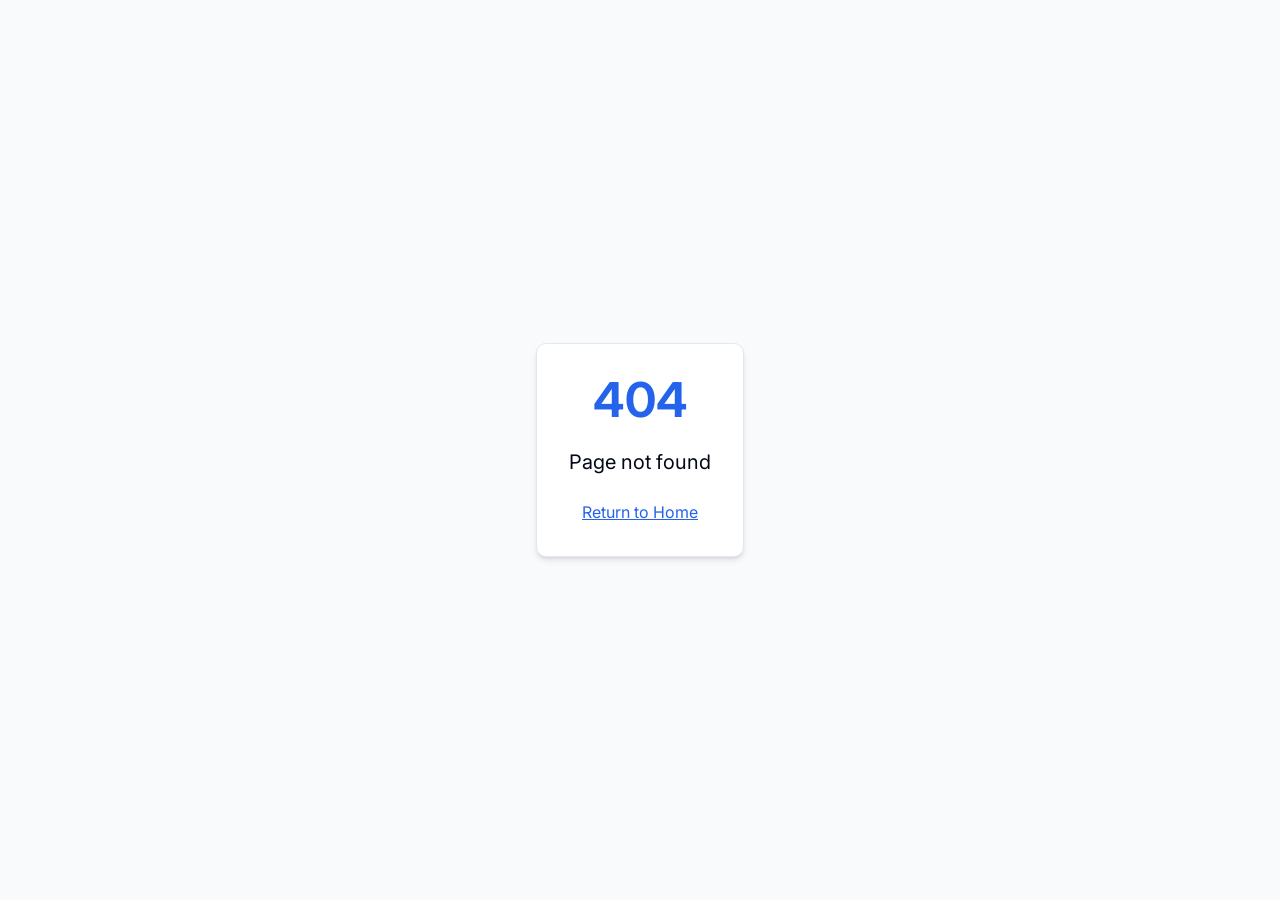
==== index.html @ fb1fb991 "First commit" ====
<!DOCTYPE html>
<html lang="en">
  <head>
    <meta charset="UTF-8" />
    <meta name="viewport" content="width=device-width, initial-scale=1.0" />
    <title>Med Logistics Services SARL | From Skyline to Shoreline | Freight Forwarding Lebanon</title>
    <meta name="description" content="Med Logistics Services SARL - Your trusted freight forwarding partner in Lebanon. Air freight, sea freight, land transport, customs clearance, warehousing, and supply chain management. From Skyline to Shoreline." />
    <meta name="keywords" content="freight forwarding, logistics, Lebanon, Dora, air freight, sea freight, land transport, customs clearance, warehousing, supply chain, Med Logistics Services" />
    <meta name="author" content="Med Logistics Services SARL" />
    <meta name="robots" content="index, follow" />
    <link rel="canonical" href="https://medlogservices.com" />
    <link rel="icon" type="image/x-icon" href="/favico.ico" />

    <meta property="og:title" content="Med Logistics Services SARL | Freight Forwarding Lebanon" />
    <meta property="og:description" content="Your trusted partner in global freight forwarding. Air, sea, and land logistics solutions connecting Lebanon to the world." />
    <meta property="og:type" content="website" />
    <meta property="og:url" content="https://medlogservices.com" />
    <meta property="og:image" content="/images/pic1.png" />
    <meta property="og:site_name" content="Med Logistics Services" />
    <meta property="og:locale" content="en_US" />

    <meta name="twitter:card" content="summary_large_image" />
    <meta name="twitter:title" content="Med Logistics Services SARL | Freight Forwarding Lebanon" />
    <meta name="twitter:description" content="Your trusted partner in global freight forwarding. From Skyline to Shoreline." />
    <meta name="twitter:image" content="/images/pic1.png" />

    <!-- Structured Data -->
    <script type="application/ld+json">
    {
      "@context": "https://schema.org",
      "@type": "Organization",
      "name": "Med Logistics Services SARL",
      "url": "https://medlogservices.com",
      "logo": "/images/logo-med.png",
      "description": "Premier freight forwarding company based in Lebanon offering air, sea, and land logistics solutions.",
      "address": {
        "@type": "PostalAddress",
        "streetAddress": "New Hankash, Dora",
        "addressLocality": "Dora",
        "addressCountry": "LB"
      },
      "telephone": "+961-1-255-823",
      "email": "info@medlogservices.com",
      "sameAs": [],
      "contactPoint": {
        "@type": "ContactPoint",
        "telephone": "+961-1-255-823",
        "contactType": "customer service",
        "email": "info@medlogservices.com"
      }
    }
    </script>
    <script type="module" crossorigin src="/assets/index-DHTb9G51.js"></script>
    <link rel="stylesheet" crossorigin href="/assets/index-nyrjBaR0.css">
  </head>

  <body>
    <div id="root"></div>
  </body>
</html>
---- assets/index-nyrjBaR0.css ----
@import"https://fonts.googleapis.com/css2?family=Inter:wght@300;400;500;600;700;800;900&family=JetBrains+Mono:wght@400;500;600&display=swap";*,:before,:after{--tw-border-spacing-x: 0;--tw-border-spacing-y: 0;--tw-translate-x: 0;--tw-translate-y: 0;--tw-rotate: 0;--tw-skew-x: 0;--tw-skew-y: 0;--tw-scale-x: 1;--tw-scale-y: 1;--tw-pan-x: ;--tw-pan-y: ;--tw-pinch-zoom: ;--tw-scroll-snap-strictness: proximity;--tw-gradient-from-position: ;--tw-gradient-via-position: ;--tw-gradient-to-position: ;--tw-ordinal: ;--tw-slashed-zero: ;--tw-numeric-figure: ;--tw-numeric-spacing: ;--tw-numeric-fraction: ;--tw-ring-inset: ;--tw-ring-offset-width: 0px;--tw-ring-offset-color: #fff;--tw-ring-color: rgb(59 130 246 / .5);--tw-ring-offset-shadow: 0 0 #0000;--tw-ring-shadow: 0 0 #0000;--tw-shadow: 0 0 #0000;--tw-shadow-colored: 0 0 #0000;--tw-blur: ;--tw-brightness: ;--tw-contrast: ;--tw-grayscale: ;--tw-hue-rotate: ;--tw-invert: ;--tw-saturate: ;--tw-sepia: ;--tw-drop-shadow: ;--tw-backdrop-blur: ;--tw-backdrop-brightness: ;--tw-backdrop-contrast: ;--tw-backdrop-grayscale: ;--tw-backdrop-hue-rotate: ;--tw-backdrop-invert: ;--tw-backdrop-opacity: ;--tw-backdrop-saturate: ;--tw-backdrop-sepia: ;--tw-contain-size: ;--tw-contain-layout: ;--tw-contain-paint: ;--tw-contain-style: }::backdrop{--tw-border-spacing-x: 0;--tw-border-spacing-y: 0;--tw-translate-x: 0;--tw-translate-y: 0;--tw-rotate: 0;--tw-skew-x: 0;--tw-skew-y: 0;--tw-scale-x: 1;--tw-scale-y: 1;--tw-pan-x: ;--tw-pan-y: ;--tw-pinch-zoom: ;--tw-scroll-snap-strictness: proximity;--tw-gradient-from-position: ;--tw-gradient-via-position: ;--tw-gradient-to-position: ;--tw-ordinal: ;--tw-slashed-zero: ;--tw-numeric-figure: ;--tw-numeric-spacing: ;--tw-numeric-fraction: ;--tw-ring-inset: ;--tw-ring-offset-width: 0px;--tw-ring-offset-color: #fff;--tw-ring-color: rgb(59 130 246 / .5);--tw-ring-offset-shadow: 0 0 #0000;--tw-ring-shadow: 0 0 #0000;--tw-shadow: 0 0 #0000;--tw-shadow-colored: 0 0 #0000;--tw-blur: ;--tw-brightness: ;--tw-contrast: ;--tw-grayscale: ;--tw-hue-rotate: ;--tw-invert: ;--tw-saturate: ;--tw-sepia: ;--tw-drop-shadow: ;--tw-backdrop-blur: ;--tw-backdrop-brightness: ;--tw-backdrop-contrast: ;--tw-backdrop-grayscale: ;--tw-backdrop-hue-rotate: ;--tw-backdrop-invert: ;--tw-backdrop-opacity: ;--tw-backdrop-saturate: ;--tw-backdrop-sepia: ;--tw-contain-size: ;--tw-contain-layout: ;--tw-contain-paint: ;--tw-contain-style: }*,:before,:after{box-sizing:border-box;border-width:0;border-style:solid;border-color:#e5e7eb}:before,:after{--tw-content: ""}html,:host{line-height:1.5;-webkit-text-size-adjust:100%;-moz-tab-size:4;-o-tab-size:4;tab-size:4;font-family:Inter,sans-serif;font-feature-settings:normal;font-variation-settings:normal;-webkit-tap-highlight-color:transparent}body{margin:0;line-height:inherit}hr{height:0;color:inherit;border-top-width:1px}abbr:where([title]){-webkit-text-decoration:underline dotted;text-decoration:underline dotted}h1,h2,h3,h4,h5,h6{font-size:inherit;font-weight:inherit}a{color:inherit;text-decoration:inherit}b,strong{font-weight:bolder}code,kbd,samp,pre{font-family:JetBrains Mono,monospace;font-feature-settings:normal;font-variation-settings:normal;font-size:1em}small{font-size:80%}sub,sup{font-size:75%;line-height:0;position:relative;vertical-align:baseline}sub{bottom:-.25em}sup{top:-.5em}table{text-indent:0;border-color:inherit;border-collapse:collapse}button,input,optgroup,select,textarea{font-family:inherit;font-feature-settings:inherit;font-variation-settings:inherit;font-size:100%;font-weight:inherit;line-height:inherit;letter-spacing:inherit;color:inherit;margin:0;padding:0}button,select{text-transform:none}button,input:where([type=button]),input:where([type=reset]),input:where([type=submit]){-webkit-appearance:button;background-color:transparent;background-image:none}:-moz-focusring{outline:auto}:-moz-ui-invalid{box-shadow:none}progress{vertical-align:baseline}::-webkit-inner-spin-button,::-webkit-outer-spin-button{height:auto}[type=search]{-webkit-appearance:textfield;outline-offset:-2px}::-webkit-search-decoration{-webkit-appearance:none}::-webkit-file-upload-button{-webkit-appearance:button;font:inherit}summary{display:list-item}blockquote,dl,dd,h1,h2,h3,h4,h5,h6,hr,figure,p,pre{margin:0}fieldset{margin:0;padding:0}legend{padding:0}ol,ul,menu{list-style:none;margin:0;padding:0}dialog{padding:0}textarea{resize:vertical}input::-moz-placeholder,textarea::-moz-placeholder{opacity:1;color:#9ca3af}input::placeholder,textarea::placeholder{opacity:1;color:#9ca3af}button,[role=button]{cursor:pointer}:disabled{cursor:default}img,svg,video,canvas,audio,iframe,embed,object{display:block;vertical-align:middle}img,video{max-width:100%;height:auto}[hidden]:where(:not([hidden=until-found])){display:none}:root{--background: 210 40% 98%;--foreground: 222.2 84% 4.9%;--card: 0 0% 100%;--card-foreground: 222.2 84% 4.9%;--popover: 0 0% 100%;--popover-foreground: 222.2 84% 4.9%;--primary: 221 83% 53%;--primary-foreground: 210 40% 98%;--secondary: 210 40% 96.1%;--secondary-foreground: 222.2 47.4% 11.2%;--muted: 210 40% 96.1%;--muted-foreground: 215.4 16.3% 46.9%;--accent: 210 40% 96.1%;--accent-foreground: 222.2 47.4% 11.2%;--destructive: 0 84.2% 60.2%;--destructive-foreground: 210 40% 98%;--border: 214.3 31.8% 91.4%;--input: 214.3 31.8% 91.4%;--ring: 221 83% 53%;--radius: .5rem;--sidebar-background: 220 23% 95%;--sidebar-foreground: 215 25% 27%;--sidebar-primary: 221 83% 53%;--sidebar-primary-foreground: 0 0% 100%;--sidebar-accent: 220 14% 90%;--sidebar-accent-foreground: 215 25% 27%;--sidebar-border: 220 13% 91%;--sidebar-ring: 221 83% 53%}.dark{--background: 222.2 84% 4.9%;--foreground: 210 40% 98%;--card: 222.2 84% 4.9%;--card-foreground: 210 40% 98%;--popover: 222.2 84% 4.9%;--popover-foreground: 210 40% 98%;--primary: 217.2 91.2% 59.8%;--primary-foreground: 222.2 47.4% 11.2%;--secondary: 217.2 32.6% 17.5%;--secondary-foreground: 210 40% 98%;--muted: 217.2 32.6% 17.5%;--muted-foreground: 215 20.2% 65.1%;--accent: 217.2 32.6% 17.5%;--accent-foreground: 210 40% 98%;--destructive: 0 62.8% 30.6%;--destructive-foreground: 210 40% 98%;--border: 217.2 32.6% 17.5%;--input: 217.2 32.6% 17.5%;--ring: 224.3 76.3% 48%;--sidebar-background: 215 28% 17%;--sidebar-foreground: 210 40% 98%;--sidebar-primary: 217.2 91.2% 59.8%;--sidebar-primary-foreground: 0 0% 100%;--sidebar-accent: 215 25% 27%;--sidebar-accent-foreground: 210 40% 98%;--sidebar-border: 215 25% 27%;--sidebar-ring: 217.2 91.2% 59.8%}*{border-color:hsl(var(--border))}html{scroll-behavior:smooth;scroll-padding-top:5rem}body{background-color:hsl(var(--background));font-family:Inter,sans-serif;color:hsl(var(--foreground))}body:is(.dark *){background-color:hsl(var(--background));color:hsl(var(--foreground))}body{-webkit-font-smoothing:antialiased;-moz-osx-font-smoothing:grayscale}pre,code{font-family:JetBrains Mono,monospace}.sr-only{position:absolute;width:1px;height:1px;padding:0;margin:-1px;overflow:hidden;clip:rect(0,0,0,0);white-space:nowrap;border-width:0}.pointer-events-none{pointer-events:none}.pointer-events-auto{pointer-events:auto}.visible{visibility:visible}.invisible{visibility:hidden}.fixed{position:fixed}.absolute{position:absolute}.relative{position:relative}.sticky{position:sticky}.inset-0{top:0;right:0;bottom:0;left:0}.inset-x-0{left:0;right:0}.inset-y-0{top:0;bottom:0}.-bottom-12{bottom:-3rem}.-bottom-6{bottom:-1.5rem}.-left-12{left:-3rem}.-right-12{right:-3rem}.-right-3{right:-.75rem}.-right-4{right:-1rem}.-top-12{top:-3rem}.-top-3{top:-.75rem}.bottom-0{bottom:0}.bottom-1\/3{bottom:33.333333%}.bottom-8{bottom:2rem}.left-0{left:0}.left-1{left:.25rem}.left-1\/2{left:50%}.left-1\/4{left:25%}.left-2{left:.5rem}.left-3{left:.75rem}.left-4{left:1rem}.left-\[50\%\]{left:50%}.left-\[calc\(50\%\+40px\)\]{left:calc(50% + 40px)}.right-0{right:0}.right-1{right:.25rem}.right-1\/3{right:33.333333%}.right-1\/4{right:25%}.right-2{right:.5rem}.right-3{right:.75rem}.right-4{right:1rem}.right-6{right:1.5rem}.right-8{right:2rem}.top-0{top:0}.top-1\.5{top:.375rem}.top-1\/2{top:50%}.top-1\/3{top:33.333333%}.top-1\/4{top:25%}.top-12{top:3rem}.top-2{top:.5rem}.top-2\/3{top:66.666667%}.top-24{top:6rem}.top-3\.5{top:.875rem}.top-4{top:1rem}.top-6{top:1.5rem}.top-\[1px\]{top:1px}.top-\[50\%\]{top:50%}.top-\[60\%\]{top:60%}.top-full{top:100%}.z-10{z-index:10}.z-20{z-index:20}.z-30{z-index:30}.z-50{z-index:50}.z-\[100\]{z-index:100}.z-\[1\]{z-index:1}.col-span-2{grid-column:span 2 / span 2}.-mx-1{margin-left:-.25rem;margin-right:-.25rem}.mx-2{margin-left:.5rem;margin-right:.5rem}.mx-3{margin-left:.75rem;margin-right:.75rem}.mx-3\.5{margin-left:.875rem;margin-right:.875rem}.mx-4{margin-left:1rem;margin-right:1rem}.mx-auto{margin-left:auto;margin-right:auto}.my-0\.5{margin-top:.125rem;margin-bottom:.125rem}.my-1{margin-top:.25rem;margin-bottom:.25rem}.my-4{margin-top:1rem;margin-bottom:1rem}.-ml-4{margin-left:-1rem}.-mt-4{margin-top:-1rem}.-mt-6{margin-top:-1.5rem}.mb-0\.5{margin-bottom:.125rem}.mb-1{margin-bottom:.25rem}.mb-1\.5{margin-bottom:.375rem}.mb-10{margin-bottom:2.5rem}.mb-16{margin-bottom:4rem}.mb-2{margin-bottom:.5rem}.mb-3{margin-bottom:.75rem}.mb-4{margin-bottom:1rem}.mb-5{margin-bottom:1.25rem}.mb-6{margin-bottom:1.5rem}.mb-8{margin-bottom:2rem}.ml-1{margin-left:.25rem}.ml-4{margin-left:1rem}.ml-auto{margin-left:auto}.mr-2{margin-right:.5rem}.mt-0\.5{margin-top:.125rem}.mt-1{margin-top:.25rem}.mt-1\.5{margin-top:.375rem}.mt-16{margin-top:4rem}.mt-2{margin-top:.5rem}.mt-20{margin-top:5rem}.mt-24{margin-top:6rem}.mt-3{margin-top:.75rem}.mt-4{margin-top:1rem}.mt-6{margin-top:1.5rem}.mt-8{margin-top:2rem}.mt-auto{margin-top:auto}.line-clamp-3{overflow:hidden;display:-webkit-box;-webkit-box-orient:vertical;-webkit-line-clamp:3}.block{display:block}.inline-block{display:inline-block}.flex{display:flex}.inline-flex{display:inline-flex}.table{display:table}.grid{display:grid}.hidden{display:none}.aspect-square{aspect-ratio:1 / 1}.aspect-video{aspect-ratio:16 / 9}.size-4{width:1rem;height:1rem}.h-0\.5{height:.125rem}.h-1{height:.25rem}.h-1\.5{height:.375rem}.h-10{height:2.5rem}.h-11{height:2.75rem}.h-12{height:3rem}.h-14{height:3.5rem}.h-16{height:4rem}.h-2{height:.5rem}.h-2\.5{height:.625rem}.h-20{height:5rem}.h-24{height:6rem}.h-3{height:.75rem}.h-3\.5{height:.875rem}.h-4{height:1rem}.h-48{height:12rem}.h-5{height:1.25rem}.h-6{height:1.5rem}.h-64{height:16rem}.h-7{height:1.75rem}.h-8{height:2rem}.h-9{height:2.25rem}.h-96{height:24rem}.h-\[1px\]{height:1px}.h-\[400px\]{height:400px}.h-\[var\(--radix-navigation-menu-viewport-height\)\]{height:var(--radix-navigation-menu-viewport-height)}.h-\[var\(--radix-select-trigger-height\)\]{height:var(--radix-select-trigger-height)}.h-auto{height:auto}.h-full{height:100%}.h-px{height:1px}.max-h-0{max-height:0px}.max-h-40{max-height:10rem}.max-h-96{max-height:24rem}.max-h-\[300px\]{max-height:300px}.max-h-\[calc\(100vh-12rem\)\]{max-height:calc(100vh - 12rem)}.max-h-\[calc\(100vh-2rem\)\]{max-height:calc(100vh - 2rem)}.max-h-screen{max-height:100vh}.min-h-\[100px\]{min-height:100px}.min-h-\[80px\]{min-height:80px}.min-h-screen{min-height:100vh}.min-h-svh{min-height:100svh}.w-0{width:0px}.w-0\.5{width:.125rem}.w-1{width:.25rem}.w-1\.5{width:.375rem}.w-10{width:2.5rem}.w-11{width:2.75rem}.w-12{width:3rem}.w-16{width:4rem}.w-2{width:.5rem}.w-2\.5{width:.625rem}.w-20{width:5rem}.w-24{width:6rem}.w-28{width:7rem}.w-3{width:.75rem}.w-3\.5{width:.875rem}.w-3\/4{width:75%}.w-4{width:1rem}.w-48{width:12rem}.w-5{width:1.25rem}.w-6{width:1.5rem}.w-64{width:16rem}.w-7{width:1.75rem}.w-72{width:18rem}.w-8{width:2rem}.w-80{width:20rem}.w-9{width:2.25rem}.w-96{width:24rem}.w-\[100px\]{width:100px}.w-\[1px\]{width:1px}.w-\[calc\(100\%-80px\)\]{width:calc(100% - 80px)}.w-auto{width:auto}.w-full{width:100%}.w-max{width:-moz-max-content;width:max-content}.w-px{width:1px}.min-w-0{min-width:0px}.min-w-5{min-width:1.25rem}.min-w-\[12rem\]{min-width:12rem}.min-w-\[8rem\]{min-width:8rem}.min-w-\[var\(--radix-select-trigger-width\)\]{min-width:var(--radix-select-trigger-width)}.max-w-2xl{max-width:42rem}.max-w-3xl{max-width:48rem}.max-w-4xl{max-width:56rem}.max-w-7xl{max-width:80rem}.max-w-\[--skeleton-width\]{max-width:var(--skeleton-width)}.max-w-\[200px\]{max-width:200px}.max-w-lg{max-width:32rem}.max-w-max{max-width:-moz-max-content;max-width:max-content}.max-w-md{max-width:28rem}.max-w-sm{max-width:24rem}.max-w-xl{max-width:36rem}.max-w-xs{max-width:20rem}.flex-1{flex:1 1 0%}.shrink-0{flex-shrink:0}.grow{flex-grow:1}.grow-0{flex-grow:0}.basis-full{flex-basis:100%}.caption-bottom{caption-side:bottom}.border-collapse{border-collapse:collapse}.-translate-x-1\/2{--tw-translate-x: -50%;transform:translate(var(--tw-translate-x),var(--tw-translate-y)) rotate(var(--tw-rotate)) skew(var(--tw-skew-x)) skewY(var(--tw-skew-y)) scaleX(var(--tw-scale-x)) scaleY(var(--tw-scale-y))}.-translate-x-1\/3{--tw-translate-x: -33.333333%;transform:translate(var(--tw-translate-x),var(--tw-translate-y)) rotate(var(--tw-rotate)) skew(var(--tw-skew-x)) skewY(var(--tw-skew-y)) scaleX(var(--tw-scale-x)) scaleY(var(--tw-scale-y))}.-translate-x-px{--tw-translate-x: -1px;transform:translate(var(--tw-translate-x),var(--tw-translate-y)) rotate(var(--tw-rotate)) skew(var(--tw-skew-x)) skewY(var(--tw-skew-y)) scaleX(var(--tw-scale-x)) scaleY(var(--tw-scale-y))}.-translate-y-1\/2{--tw-translate-y: -50%;transform:translate(var(--tw-translate-x),var(--tw-translate-y)) rotate(var(--tw-rotate)) skew(var(--tw-skew-x)) skewY(var(--tw-skew-y)) scaleX(var(--tw-scale-x)) scaleY(var(--tw-scale-y))}.-translate-y-1\/3{--tw-translate-y: -33.333333%;transform:translate(var(--tw-translate-x),var(--tw-translate-y)) rotate(var(--tw-rotate)) skew(var(--tw-skew-x)) skewY(var(--tw-skew-y)) scaleX(var(--tw-scale-x)) scaleY(var(--tw-scale-y))}.translate-x-1\/2{--tw-translate-x: 50%;transform:translate(var(--tw-translate-x),var(--tw-translate-y)) rotate(var(--tw-rotate)) skew(var(--tw-skew-x)) skewY(var(--tw-skew-y)) scaleX(var(--tw-scale-x)) scaleY(var(--tw-scale-y))}.translate-x-1\/3{--tw-translate-x: 33.333333%;transform:translate(var(--tw-translate-x),var(--tw-translate-y)) rotate(var(--tw-rotate)) skew(var(--tw-skew-x)) skewY(var(--tw-skew-y)) scaleX(var(--tw-scale-x)) scaleY(var(--tw-scale-y))}.translate-x-\[-50\%\]{--tw-translate-x: -50%;transform:translate(var(--tw-translate-x),var(--tw-translate-y)) rotate(var(--tw-rotate)) skew(var(--tw-skew-x)) skewY(var(--tw-skew-y)) scaleX(var(--tw-scale-x)) scaleY(var(--tw-scale-y))}.translate-x-px{--tw-translate-x: 1px;transform:translate(var(--tw-translate-x),var(--tw-translate-y)) rotate(var(--tw-rotate)) skew(var(--tw-skew-x)) skewY(var(--tw-skew-y)) scaleX(var(--tw-scale-x)) scaleY(var(--tw-scale-y))}.translate-y-0{--tw-translate-y: 0px;transform:translate(var(--tw-translate-x),var(--tw-translate-y)) rotate(var(--tw-rotate)) skew(var(--tw-skew-x)) skewY(var(--tw-skew-y)) scaleX(var(--tw-scale-x)) scaleY(var(--tw-scale-y))}.translate-y-1\/2{--tw-translate-y: 50%;transform:translate(var(--tw-translate-x),var(--tw-translate-y)) rotate(var(--tw-rotate)) skew(var(--tw-skew-x)) skewY(var(--tw-skew-y)) scaleX(var(--tw-scale-x)) scaleY(var(--tw-scale-y))}.translate-y-1\/3{--tw-translate-y: 33.333333%;transform:translate(var(--tw-translate-x),var(--tw-translate-y)) rotate(var(--tw-rotate)) skew(var(--tw-skew-x)) skewY(var(--tw-skew-y)) scaleX(var(--tw-scale-x)) scaleY(var(--tw-scale-y))}.translate-y-4{--tw-translate-y: 1rem;transform:translate(var(--tw-translate-x),var(--tw-translate-y)) rotate(var(--tw-rotate)) skew(var(--tw-skew-x)) skewY(var(--tw-skew-y)) scaleX(var(--tw-scale-x)) scaleY(var(--tw-scale-y))}.translate-y-\[-50\%\]{--tw-translate-y: -50%;transform:translate(var(--tw-translate-x),var(--tw-translate-y)) rotate(var(--tw-rotate)) skew(var(--tw-skew-x)) skewY(var(--tw-skew-y)) scaleX(var(--tw-scale-x)) scaleY(var(--tw-scale-y))}.rotate-45{--tw-rotate: 45deg;transform:translate(var(--tw-translate-x),var(--tw-translate-y)) rotate(var(--tw-rotate)) skew(var(--tw-skew-x)) skewY(var(--tw-skew-y)) scaleX(var(--tw-scale-x)) scaleY(var(--tw-scale-y))}.rotate-90{--tw-rotate: 90deg;transform:translate(var(--tw-translate-x),var(--tw-translate-y)) rotate(var(--tw-rotate)) skew(var(--tw-skew-x)) skewY(var(--tw-skew-y)) scaleX(var(--tw-scale-x)) scaleY(var(--tw-scale-y))}.transform{transform:translate(var(--tw-translate-x),var(--tw-translate-y)) rotate(var(--tw-rotate)) skew(var(--tw-skew-x)) skewY(var(--tw-skew-y)) scaleX(var(--tw-scale-x)) scaleY(var(--tw-scale-y))}@keyframes bounce{0%,to{transform:translateY(-25%);animation-timing-function:cubic-bezier(.8,0,1,1)}50%{transform:none;animation-timing-function:cubic-bezier(0,0,.2,1)}}.animate-bounce{animation:bounce 1s infinite}@keyframes fade-in{0%{opacity:0}to{opacity:1}}.animate-fade-in{animation:fade-in .3s ease-out}@keyframes pulse{50%{opacity:.5}}.animate-pulse{animation:pulse 2s cubic-bezier(.4,0,.6,1) infinite}@keyframes slide-in{0%{transform:translateY(10px);opacity:0}to{transform:translateY(0);opacity:1}}.animate-slide-in{animation:slide-in .3s ease-out}@keyframes spin{to{transform:rotate(360deg)}}.animate-spin{animation:spin 1s linear infinite}.cursor-default{cursor:default}.cursor-pointer{cursor:pointer}.touch-none{touch-action:none}.select-none{-webkit-user-select:none;-moz-user-select:none;user-select:none}.resize-none{resize:none}.list-none{list-style-type:none}.appearance-none{-webkit-appearance:none;-moz-appearance:none;appearance:none}.grid-cols-2{grid-template-columns:repeat(2,minmax(0,1fr))}.flex-row{flex-direction:row}.flex-col{flex-direction:column}.flex-col-reverse{flex-direction:column-reverse}.flex-wrap{flex-wrap:wrap}.items-start{align-items:flex-start}.items-end{align-items:flex-end}.items-center{align-items:center}.items-stretch{align-items:stretch}.justify-center{justify-content:center}.justify-between{justify-content:space-between}.gap-1{gap:.25rem}.gap-1\.5{gap:.375rem}.gap-10{gap:2.5rem}.gap-12{gap:3rem}.gap-2{gap:.5rem}.gap-3{gap:.75rem}.gap-4{gap:1rem}.gap-5{gap:1.25rem}.gap-6{gap:1.5rem}.gap-8{gap:2rem}.space-x-1>:not([hidden])~:not([hidden]){--tw-space-x-reverse: 0;margin-right:calc(.25rem * var(--tw-space-x-reverse));margin-left:calc(.25rem * calc(1 - var(--tw-space-x-reverse)))}.space-x-4>:not([hidden])~:not([hidden]){--tw-space-x-reverse: 0;margin-right:calc(1rem * var(--tw-space-x-reverse));margin-left:calc(1rem * calc(1 - var(--tw-space-x-reverse)))}.space-y-0>:not([hidden])~:not([hidden]){--tw-space-y-reverse: 0;margin-top:calc(0px * calc(1 - var(--tw-space-y-reverse)));margin-bottom:calc(0px * var(--tw-space-y-reverse))}.space-y-1>:not([hidden])~:not([hidden]){--tw-space-y-reverse: 0;margin-top:calc(.25rem * calc(1 - var(--tw-space-y-reverse)));margin-bottom:calc(.25rem * var(--tw-space-y-reverse))}.space-y-1\.5>:not([hidden])~:not([hidden]){--tw-space-y-reverse: 0;margin-top:calc(.375rem * calc(1 - var(--tw-space-y-reverse)));margin-bottom:calc(.375rem * var(--tw-space-y-reverse))}.space-y-2>:not([hidden])~:not([hidden]){--tw-space-y-reverse: 0;margin-top:calc(.5rem * calc(1 - var(--tw-space-y-reverse)));margin-bottom:calc(.5rem * var(--tw-space-y-reverse))}.space-y-3>:not([hidden])~:not([hidden]){--tw-space-y-reverse: 0;margin-top:calc(.75rem * calc(1 - var(--tw-space-y-reverse)));margin-bottom:calc(.75rem * var(--tw-space-y-reverse))}.space-y-4>:not([hidden])~:not([hidden]){--tw-space-y-reverse: 0;margin-top:calc(1rem * calc(1 - var(--tw-space-y-reverse)));margin-bottom:calc(1rem * var(--tw-space-y-reverse))}.space-y-5>:not([hidden])~:not([hidden]){--tw-space-y-reverse: 0;margin-top:calc(1.25rem * calc(1 - var(--tw-space-y-reverse)));margin-bottom:calc(1.25rem * var(--tw-space-y-reverse))}.space-y-6>:not([hidden])~:not([hidden]){--tw-space-y-reverse: 0;margin-top:calc(1.5rem * calc(1 - var(--tw-space-y-reverse)));margin-bottom:calc(1.5rem * var(--tw-space-y-reverse))}.divide-y>:not([hidden])~:not([hidden]){--tw-divide-y-reverse: 0;border-top-width:calc(1px * calc(1 - var(--tw-divide-y-reverse)));border-bottom-width:calc(1px * var(--tw-divide-y-reverse))}.divide-gray-100>:not([hidden])~:not([hidden]){--tw-divide-opacity: 1;border-color:rgb(243 244 246 / var(--tw-divide-opacity, 1))}.overflow-auto{overflow:auto}.overflow-hidden{overflow:hidden}.overflow-x-auto{overflow-x:auto}.overflow-y-auto{overflow-y:auto}.overflow-x-hidden{overflow-x:hidden}.whitespace-nowrap{white-space:nowrap}.break-words{overflow-wrap:break-word}.rounded{border-radius:.25rem}.rounded-2xl{border-radius:1rem}.rounded-3xl{border-radius:1.5rem}.rounded-\[2px\]{border-radius:2px}.rounded-\[inherit\]{border-radius:inherit}.rounded-full{border-radius:9999px}.rounded-lg{border-radius:calc(var(--radius) + 2px)}.rounded-md{border-radius:var(--radius)}.rounded-none{border-radius:0}.rounded-sm{border-radius:calc(var(--radius) - 2px)}.rounded-xl{border-radius:.75rem}.rounded-b-xl{border-bottom-right-radius:.75rem;border-bottom-left-radius:.75rem}.rounded-t-\[10px\]{border-top-left-radius:10px;border-top-right-radius:10px}.rounded-t-xl{border-top-left-radius:.75rem;border-top-right-radius:.75rem}.rounded-tl-sm{border-top-left-radius:calc(var(--radius) - 2px)}.border{border-width:1px}.border-2{border-width:2px}.border-\[1\.5px\]{border-width:1.5px}.border-y{border-top-width:1px;border-bottom-width:1px}.border-b{border-bottom-width:1px}.border-l{border-left-width:1px}.border-r{border-right-width:1px}.border-t{border-top-width:1px}.border-t-2{border-top-width:2px}.border-dashed{border-style:dashed}.border-\[--color-border\]{border-color:var(--color-border)}.border-amber-100{--tw-border-opacity: 1;border-color:rgb(254 243 199 / var(--tw-border-opacity, 1))}.border-amber-200{--tw-border-opacity: 1;border-color:rgb(253 230 138 / var(--tw-border-opacity, 1))}.border-blue-100{--tw-border-opacity: 1;border-color:rgb(219 234 254 / var(--tw-border-opacity, 1))}.border-blue-200{--tw-border-opacity: 1;border-color:rgb(191 219 254 / var(--tw-border-opacity, 1))}.border-border{border-color:hsl(var(--border))}.border-border\/30{border-color:hsl(var(--border) / .3)}.border-border\/40{border-color:hsl(var(--border) / .4)}.border-border\/50{border-color:hsl(var(--border) / .5)}.border-border\/60{border-color:hsl(var(--border) / .6)}.border-cyan-100{--tw-border-opacity: 1;border-color:rgb(207 250 254 / var(--tw-border-opacity, 1))}.border-cyan-400\/30{border-color:#22d3ee4d}.border-cyan-500{--tw-border-opacity: 1;border-color:rgb(6 182 212 / var(--tw-border-opacity, 1))}.border-cyan-500\/20{border-color:#06b6d433}.border-destructive{border-color:hsl(var(--destructive))}.border-destructive\/50{border-color:hsl(var(--destructive) / .5)}.border-emerald-100{--tw-border-opacity: 1;border-color:rgb(209 250 229 / var(--tw-border-opacity, 1))}.border-gray-100{--tw-border-opacity: 1;border-color:rgb(243 244 246 / var(--tw-border-opacity, 1))}.border-gray-200{--tw-border-opacity: 1;border-color:rgb(229 231 235 / var(--tw-border-opacity, 1))}.border-gray-300{--tw-border-opacity: 1;border-color:rgb(209 213 219 / var(--tw-border-opacity, 1))}.border-green-200{--tw-border-opacity: 1;border-color:rgb(187 247 208 / var(--tw-border-opacity, 1))}.border-green-500\/30{border-color:#22c55e4d}.border-green-500\/50{border-color:#22c55e80}.border-input{border-color:hsl(var(--input))}.border-primary\/30{border-color:hsl(var(--primary) / .3)}.border-primary\/50{border-color:hsl(var(--primary) / .5)}.border-primary\/60{border-color:hsl(var(--primary) / .6)}.border-purple-200{--tw-border-opacity: 1;border-color:rgb(233 213 255 / var(--tw-border-opacity, 1))}.border-red-200{--tw-border-opacity: 1;border-color:rgb(254 202 202 / var(--tw-border-opacity, 1))}.border-red-300{--tw-border-opacity: 1;border-color:rgb(252 165 165 / var(--tw-border-opacity, 1))}.border-sidebar-border{border-color:hsl(var(--sidebar-border))}.border-slate-100{--tw-border-opacity: 1;border-color:rgb(241 245 249 / var(--tw-border-opacity, 1))}.border-slate-200{--tw-border-opacity: 1;border-color:rgb(226 232 240 / var(--tw-border-opacity, 1))}.border-slate-300{--tw-border-opacity: 1;border-color:rgb(203 213 225 / var(--tw-border-opacity, 1))}.border-slate-600{--tw-border-opacity: 1;border-color:rgb(71 85 105 / var(--tw-border-opacity, 1))}.border-slate-700{--tw-border-opacity: 1;border-color:rgb(51 65 85 / var(--tw-border-opacity, 1))}.border-slate-800{--tw-border-opacity: 1;border-color:rgb(30 41 59 / var(--tw-border-opacity, 1))}.border-transparent{border-color:transparent}.border-white\/10{border-color:#ffffff1a}.border-white\/20{border-color:#fff3}.border-white\/30{border-color:#ffffff4d}.border-yellow-500\/30{border-color:#eab3084d}.border-yellow-500\/50{border-color:#eab30880}.border-l-transparent{border-left-color:transparent}.border-t-transparent{border-top-color:transparent}.bg-\[--color-bg\]{background-color:var(--color-bg)}.bg-accent\/50{background-color:hsl(var(--accent) / .5)}.bg-accent\/60{background-color:hsl(var(--accent) / .6)}.bg-amber-100{--tw-bg-opacity: 1;background-color:rgb(254 243 199 / var(--tw-bg-opacity, 1))}.bg-amber-50{--tw-bg-opacity: 1;background-color:rgb(255 251 235 / var(--tw-bg-opacity, 1))}.bg-amber-500{--tw-bg-opacity: 1;background-color:rgb(245 158 11 / var(--tw-bg-opacity, 1))}.bg-background{background-color:hsl(var(--background))}.bg-background\/50{background-color:hsl(var(--background) / .5)}.bg-background\/80{background-color:hsl(var(--background) / .8)}.bg-background\/95{background-color:hsl(var(--background) / .95)}.bg-black\/60{background-color:#0009}.bg-blue-100{--tw-bg-opacity: 1;background-color:rgb(219 234 254 / var(--tw-bg-opacity, 1))}.bg-blue-50{--tw-bg-opacity: 1;background-color:rgb(239 246 255 / var(--tw-bg-opacity, 1))}.bg-blue-50\/50{background-color:#eff6ff80}.bg-blue-500{--tw-bg-opacity: 1;background-color:rgb(59 130 246 / var(--tw-bg-opacity, 1))}.bg-blue-500\/10{background-color:#3b82f61a}.bg-blue-500\/5{background-color:#3b82f60d}.bg-border{background-color:hsl(var(--border))}.bg-border\/30{background-color:hsl(var(--border) / .3)}.bg-border\/50{background-color:hsl(var(--border) / .5)}.bg-border\/60{background-color:hsl(var(--border) / .6)}.bg-card{background-color:hsl(var(--card))}.bg-cyan-100{--tw-bg-opacity: 1;background-color:rgb(207 250 254 / var(--tw-bg-opacity, 1))}.bg-cyan-300{--tw-bg-opacity: 1;background-color:rgb(103 232 249 / var(--tw-bg-opacity, 1))}.bg-cyan-400{--tw-bg-opacity: 1;background-color:rgb(34 211 238 / var(--tw-bg-opacity, 1))}.bg-cyan-50{--tw-bg-opacity: 1;background-color:rgb(236 254 255 / var(--tw-bg-opacity, 1))}.bg-cyan-500{--tw-bg-opacity: 1;background-color:rgb(6 182 212 / var(--tw-bg-opacity, 1))}.bg-cyan-500\/10{background-color:#06b6d41a}.bg-cyan-500\/20{background-color:#06b6d433}.bg-cyan-500\/5{background-color:#06b6d40d}.bg-cyan-500\/50{background-color:#06b6d480}.bg-destructive{background-color:hsl(var(--destructive))}.bg-emerald-100{--tw-bg-opacity: 1;background-color:rgb(209 250 229 / var(--tw-bg-opacity, 1))}.bg-emerald-50{--tw-bg-opacity: 1;background-color:rgb(236 253 245 / var(--tw-bg-opacity, 1))}.bg-emerald-50\/50{background-color:#ecfdf580}.bg-emerald-500{--tw-bg-opacity: 1;background-color:rgb(16 185 129 / var(--tw-bg-opacity, 1))}.bg-gray-100{--tw-bg-opacity: 1;background-color:rgb(243 244 246 / var(--tw-bg-opacity, 1))}.bg-gray-200{--tw-bg-opacity: 1;background-color:rgb(229 231 235 / var(--tw-bg-opacity, 1))}.bg-gray-50{--tw-bg-opacity: 1;background-color:rgb(249 250 251 / var(--tw-bg-opacity, 1))}.bg-green-100{--tw-bg-opacity: 1;background-color:rgb(220 252 231 / var(--tw-bg-opacity, 1))}.bg-green-400{--tw-bg-opacity: 1;background-color:rgb(74 222 128 / var(--tw-bg-opacity, 1))}.bg-green-50{--tw-bg-opacity: 1;background-color:rgb(240 253 244 / var(--tw-bg-opacity, 1))}.bg-green-500{--tw-bg-opacity: 1;background-color:rgb(34 197 94 / var(--tw-bg-opacity, 1))}.bg-green-500\/20{background-color:#22c55e33}.bg-indigo-100{--tw-bg-opacity: 1;background-color:rgb(224 231 255 / var(--tw-bg-opacity, 1))}.bg-muted{background-color:hsl(var(--muted))}.bg-muted\/50{background-color:hsl(var(--muted) / .5)}.bg-muted\/70{background-color:hsl(var(--muted) / .7)}.bg-popover{background-color:hsl(var(--popover))}.bg-popover\/95{background-color:hsl(var(--popover) / .95)}.bg-primary{background-color:hsl(var(--primary))}.bg-primary\/10{background-color:hsl(var(--primary) / .1)}.bg-primary\/20{background-color:hsl(var(--primary) / .2)}.bg-primary\/30{background-color:hsl(var(--primary) / .3)}.bg-primary\/5{background-color:hsl(var(--primary) / .05)}.bg-purple-100{--tw-bg-opacity: 1;background-color:rgb(243 232 255 / var(--tw-bg-opacity, 1))}.bg-purple-500{--tw-bg-opacity: 1;background-color:rgb(168 85 247 / var(--tw-bg-opacity, 1))}.bg-red-100{--tw-bg-opacity: 1;background-color:rgb(254 226 226 / var(--tw-bg-opacity, 1))}.bg-red-50{--tw-bg-opacity: 1;background-color:rgb(254 242 242 / var(--tw-bg-opacity, 1))}.bg-red-500{--tw-bg-opacity: 1;background-color:rgb(239 68 68 / var(--tw-bg-opacity, 1))}.bg-secondary{background-color:hsl(var(--secondary))}.bg-secondary\/40{background-color:hsl(var(--secondary) / .4)}.bg-secondary\/50{background-color:hsl(var(--secondary) / .5)}.bg-sidebar-border{background-color:hsl(var(--sidebar-border))}.bg-slate-100{--tw-bg-opacity: 1;background-color:rgb(241 245 249 / var(--tw-bg-opacity, 1))}.bg-slate-200{--tw-bg-opacity: 1;background-color:rgb(226 232 240 / var(--tw-bg-opacity, 1))}.bg-slate-50{--tw-bg-opacity: 1;background-color:rgb(248 250 252 / var(--tw-bg-opacity, 1))}.bg-slate-600{--tw-bg-opacity: 1;background-color:rgb(71 85 105 / var(--tw-bg-opacity, 1))}.bg-slate-700{--tw-bg-opacity: 1;background-color:rgb(51 65 85 / var(--tw-bg-opacity, 1))}.bg-slate-800{--tw-bg-opacity: 1;background-color:rgb(30 41 59 / var(--tw-bg-opacity, 1))}.bg-slate-900{--tw-bg-opacity: 1;background-color:rgb(15 23 42 / var(--tw-bg-opacity, 1))}.bg-transparent{background-color:transparent}.bg-white{--tw-bg-opacity: 1;background-color:rgb(255 255 255 / var(--tw-bg-opacity, 1))}.bg-white\/10{background-color:#ffffff1a}.bg-white\/20{background-color:#fff3}.bg-white\/5{background-color:#ffffff0d}.bg-white\/60{background-color:#fff9}.bg-white\/95{background-color:#fffffff2}.bg-yellow-50{--tw-bg-opacity: 1;background-color:rgb(254 252 232 / var(--tw-bg-opacity, 1))}.bg-yellow-500{--tw-bg-opacity: 1;background-color:rgb(234 179 8 / var(--tw-bg-opacity, 1))}.bg-yellow-500\/20{background-color:#eab30833}.bg-gradient-to-br{background-image:linear-gradient(to bottom right,var(--tw-gradient-stops))}.bg-gradient-to-r{background-image:linear-gradient(to right,var(--tw-gradient-stops))}.bg-gradient-to-t{background-image:linear-gradient(to top,var(--tw-gradient-stops))}.from-cyan-300{--tw-gradient-from: #67e8f9 var(--tw-gradient-from-position);--tw-gradient-to: rgb(103 232 249 / 0) var(--tw-gradient-to-position);--tw-gradient-stops: var(--tw-gradient-from), var(--tw-gradient-to)}.from-cyan-400{--tw-gradient-from: #22d3ee var(--tw-gradient-from-position);--tw-gradient-to: rgb(34 211 238 / 0) var(--tw-gradient-to-position);--tw-gradient-stops: var(--tw-gradient-from), var(--tw-gradient-to)}.from-cyan-50{--tw-gradient-from: #ecfeff var(--tw-gradient-from-position);--tw-gradient-to: rgb(236 254 255 / 0) var(--tw-gradient-to-position);--tw-gradient-stops: var(--tw-gradient-from), var(--tw-gradient-to)}.from-cyan-500{--tw-gradient-from: #06b6d4 var(--tw-gradient-from-position);--tw-gradient-to: rgb(6 182 212 / 0) var(--tw-gradient-to-position);--tw-gradient-stops: var(--tw-gradient-from), var(--tw-gradient-to)}.from-slate-800{--tw-gradient-from: #1e293b var(--tw-gradient-from-position);--tw-gradient-to: rgb(30 41 59 / 0) var(--tw-gradient-to-position);--tw-gradient-stops: var(--tw-gradient-from), var(--tw-gradient-to)}.from-slate-900\/60{--tw-gradient-from: rgb(15 23 42 / .6) var(--tw-gradient-from-position);--tw-gradient-to: rgb(15 23 42 / 0) var(--tw-gradient-to-position);--tw-gradient-stops: var(--tw-gradient-from), var(--tw-gradient-to)}.from-slate-900\/80{--tw-gradient-from: rgb(15 23 42 / .8) var(--tw-gradient-from-position);--tw-gradient-to: rgb(15 23 42 / 0) var(--tw-gradient-to-position);--tw-gradient-stops: var(--tw-gradient-from), var(--tw-gradient-to)}.from-slate-900\/90{--tw-gradient-from: rgb(15 23 42 / .9) var(--tw-gradient-from-position);--tw-gradient-to: rgb(15 23 42 / 0) var(--tw-gradient-to-position);--tw-gradient-stops: var(--tw-gradient-from), var(--tw-gradient-to)}.via-slate-900{--tw-gradient-to: rgb(15 23 42 / 0) var(--tw-gradient-to-position);--tw-gradient-stops: var(--tw-gradient-from), #0f172a var(--tw-gradient-via-position), var(--tw-gradient-to)}.via-slate-900\/20{--tw-gradient-to: rgb(15 23 42 / 0) var(--tw-gradient-to-position);--tw-gradient-stops: var(--tw-gradient-from), rgb(15 23 42 / .2) var(--tw-gradient-via-position), var(--tw-gradient-to)}.via-slate-900\/75{--tw-gradient-to: rgb(15 23 42 / 0) var(--tw-gradient-to-position);--tw-gradient-stops: var(--tw-gradient-from), rgb(15 23 42 / .75) var(--tw-gradient-via-position), var(--tw-gradient-to)}.via-transparent{--tw-gradient-to: rgb(0 0 0 / 0) var(--tw-gradient-to-position);--tw-gradient-stops: var(--tw-gradient-from), transparent var(--tw-gradient-via-position), var(--tw-gradient-to)}.to-blue-400{--tw-gradient-to: #60a5fa var(--tw-gradient-to-position)}.to-blue-50{--tw-gradient-to: #eff6ff var(--tw-gradient-to-position)}.to-blue-600{--tw-gradient-to: #2563eb var(--tw-gradient-to-position)}.to-cyan-100{--tw-gradient-to: #cffafe var(--tw-gradient-to-position)}.to-cyan-300{--tw-gradient-to: #67e8f9 var(--tw-gradient-to-position)}.to-cyan-400{--tw-gradient-to: #22d3ee var(--tw-gradient-to-position)}.to-cyan-600{--tw-gradient-to: #0891b2 var(--tw-gradient-to-position)}.to-slate-800{--tw-gradient-to: #1e293b var(--tw-gradient-to-position)}.to-slate-900{--tw-gradient-to: #0f172a var(--tw-gradient-to-position)}.to-slate-900\/30{--tw-gradient-to: rgb(15 23 42 / .3) var(--tw-gradient-to-position)}.to-slate-900\/50{--tw-gradient-to: rgb(15 23 42 / .5) var(--tw-gradient-to-position)}.to-transparent{--tw-gradient-to: transparent var(--tw-gradient-to-position)}.bg-clip-text{-webkit-background-clip:text;background-clip:text}.fill-current{fill:currentColor}.object-cover{-o-object-fit:cover;object-fit:cover}.p-0{padding:0}.p-1{padding:.25rem}.p-12{padding:3rem}.p-2{padding:.5rem}.p-3{padding:.75rem}.p-4{padding:1rem}.p-5{padding:1.25rem}.p-6{padding:1.5rem}.p-8{padding:2rem}.p-\[1px\]{padding:1px}.px-1{padding-left:.25rem;padding-right:.25rem}.px-2{padding-left:.5rem;padding-right:.5rem}.px-2\.5{padding-left:.625rem;padding-right:.625rem}.px-3{padding-left:.75rem;padding-right:.75rem}.px-4{padding-left:1rem;padding-right:1rem}.px-5{padding-left:1.25rem;padding-right:1.25rem}.px-6{padding-left:1.5rem;padding-right:1.5rem}.px-8{padding-left:2rem;padding-right:2rem}.py-0\.5{padding-top:.125rem;padding-bottom:.125rem}.py-1{padding-top:.25rem;padding-bottom:.25rem}.py-1\.5{padding-top:.375rem;padding-bottom:.375rem}.py-12{padding-top:3rem;padding-bottom:3rem}.py-16{padding-top:4rem;padding-bottom:4rem}.py-2{padding-top:.5rem;padding-bottom:.5rem}.py-2\.5{padding-top:.625rem;padding-bottom:.625rem}.py-20{padding-top:5rem;padding-bottom:5rem}.py-3{padding-top:.75rem;padding-bottom:.75rem}.py-32{padding-top:8rem;padding-bottom:8rem}.py-4{padding-top:1rem;padding-bottom:1rem}.py-5{padding-top:1.25rem;padding-bottom:1.25rem}.py-6{padding-top:1.5rem;padding-bottom:1.5rem}.py-8{padding-top:2rem;padding-bottom:2rem}.pb-3{padding-bottom:.75rem}.pb-4{padding-bottom:1rem}.pb-6{padding-bottom:1.5rem}.pl-10{padding-left:2.5rem}.pl-12{padding-left:3rem}.pl-2\.5{padding-left:.625rem}.pl-4{padding-left:1rem}.pl-8{padding-left:2rem}.pr-2{padding-right:.5rem}.pr-2\.5{padding-right:.625rem}.pr-4{padding-right:1rem}.pr-8{padding-right:2rem}.pt-0{padding-top:0}.pt-1{padding-top:.25rem}.pt-2{padding-top:.5rem}.pt-3{padding-top:.75rem}.pt-4{padding-top:1rem}.text-left{text-align:left}.text-center{text-align:center}.align-middle{vertical-align:middle}.font-mono{font-family:JetBrains Mono,monospace}.text-2xl{font-size:1.5rem;line-height:2rem}.text-3xl{font-size:1.875rem;line-height:2.25rem}.text-4xl{font-size:2.25rem;line-height:2.5rem}.text-5xl{font-size:3rem;line-height:1}.text-6xl{font-size:3.75rem;line-height:1}.text-\[0\.8rem\]{font-size:.8rem}.text-\[10px\]{font-size:10px}.text-base{font-size:1rem;line-height:1.5rem}.text-lg{font-size:1.125rem;line-height:1.75rem}.text-sm{font-size:.875rem;line-height:1.25rem}.text-xl{font-size:1.25rem;line-height:1.75rem}.text-xs{font-size:.75rem;line-height:1rem}.font-bold{font-weight:700}.font-medium{font-weight:500}.font-normal{font-weight:400}.font-semibold{font-weight:600}.uppercase{text-transform:uppercase}.tabular-nums{--tw-numeric-spacing: tabular-nums;font-variant-numeric:var(--tw-ordinal) var(--tw-slashed-zero) var(--tw-numeric-figure) var(--tw-numeric-spacing) var(--tw-numeric-fraction)}.leading-none{line-height:1}.leading-relaxed{line-height:1.625}.leading-tight{line-height:1.25}.tracking-tight{letter-spacing:-.025em}.tracking-wide{letter-spacing:.025em}.tracking-wider{letter-spacing:.05em}.tracking-widest{letter-spacing:.1em}.text-accent-foreground{color:hsl(var(--accent-foreground))}.text-amber-500{--tw-text-opacity: 1;color:rgb(245 158 11 / var(--tw-text-opacity, 1))}.text-amber-600{--tw-text-opacity: 1;color:rgb(217 119 6 / var(--tw-text-opacity, 1))}.text-amber-700{--tw-text-opacity: 1;color:rgb(180 83 9 / var(--tw-text-opacity, 1))}.text-amber-800{--tw-text-opacity: 1;color:rgb(146 64 14 / var(--tw-text-opacity, 1))}.text-blue-600{--tw-text-opacity: 1;color:rgb(37 99 235 / var(--tw-text-opacity, 1))}.text-blue-700{--tw-text-opacity: 1;color:rgb(29 78 216 / var(--tw-text-opacity, 1))}.text-blue-800{--tw-text-opacity: 1;color:rgb(30 64 175 / var(--tw-text-opacity, 1))}.text-card-foreground{color:hsl(var(--card-foreground))}.text-current{color:currentColor}.text-cyan-100{--tw-text-opacity: 1;color:rgb(207 250 254 / var(--tw-text-opacity, 1))}.text-cyan-300{--tw-text-opacity: 1;color:rgb(103 232 249 / var(--tw-text-opacity, 1))}.text-cyan-400{--tw-text-opacity: 1;color:rgb(34 211 238 / var(--tw-text-opacity, 1))}.text-cyan-500{--tw-text-opacity: 1;color:rgb(6 182 212 / var(--tw-text-opacity, 1))}.text-cyan-500\/40{color:#06b6d466}.text-cyan-600{--tw-text-opacity: 1;color:rgb(8 145 178 / var(--tw-text-opacity, 1))}.text-cyan-700{--tw-text-opacity: 1;color:rgb(14 116 144 / var(--tw-text-opacity, 1))}.text-destructive{color:hsl(var(--destructive))}.text-destructive-foreground{color:hsl(var(--destructive-foreground))}.text-emerald-600{--tw-text-opacity: 1;color:rgb(5 150 105 / var(--tw-text-opacity, 1))}.text-emerald-700{--tw-text-opacity: 1;color:rgb(4 120 87 / var(--tw-text-opacity, 1))}.text-foreground{color:hsl(var(--foreground))}.text-foreground\/50{color:hsl(var(--foreground) / .5)}.text-foreground\/80{color:hsl(var(--foreground) / .8)}.text-gray-300{--tw-text-opacity: 1;color:rgb(209 213 219 / var(--tw-text-opacity, 1))}.text-gray-400{--tw-text-opacity: 1;color:rgb(156 163 175 / var(--tw-text-opacity, 1))}.text-gray-600{--tw-text-opacity: 1;color:rgb(75 85 99 / var(--tw-text-opacity, 1))}.text-green-600{--tw-text-opacity: 1;color:rgb(22 163 74 / var(--tw-text-opacity, 1))}.text-green-700{--tw-text-opacity: 1;color:rgb(21 128 61 / var(--tw-text-opacity, 1))}.text-green-800{--tw-text-opacity: 1;color:rgb(22 101 52 / var(--tw-text-opacity, 1))}.text-indigo-700{--tw-text-opacity: 1;color:rgb(67 56 202 / var(--tw-text-opacity, 1))}.text-muted-foreground{color:hsl(var(--muted-foreground))}.text-muted-foreground\/50{color:hsl(var(--muted-foreground) / .5)}.text-muted-foreground\/70{color:hsl(var(--muted-foreground) / .7)}.text-muted-foreground\/80{color:hsl(var(--muted-foreground) / .8)}.text-popover-foreground{color:hsl(var(--popover-foreground))}.text-primary{color:hsl(var(--primary))}.text-primary-foreground{color:hsl(var(--primary-foreground))}.text-primary\/40{color:hsl(var(--primary) / .4)}.text-primary\/90{color:hsl(var(--primary) / .9)}.text-purple-700{--tw-text-opacity: 1;color:rgb(126 34 206 / var(--tw-text-opacity, 1))}.text-purple-800{--tw-text-opacity: 1;color:rgb(107 33 168 / var(--tw-text-opacity, 1))}.text-red-400{--tw-text-opacity: 1;color:rgb(248 113 113 / var(--tw-text-opacity, 1))}.text-red-500{--tw-text-opacity: 1;color:rgb(239 68 68 / var(--tw-text-opacity, 1))}.text-red-700{--tw-text-opacity: 1;color:rgb(185 28 28 / var(--tw-text-opacity, 1))}.text-red-800{--tw-text-opacity: 1;color:rgb(153 27 27 / var(--tw-text-opacity, 1))}.text-secondary-foreground{color:hsl(var(--secondary-foreground))}.text-sidebar-foreground{color:hsl(var(--sidebar-foreground))}.text-sidebar-foreground\/70{color:hsl(var(--sidebar-foreground) / .7)}.text-slate-100{--tw-text-opacity: 1;color:rgb(241 245 249 / var(--tw-text-opacity, 1))}.text-slate-300{--tw-text-opacity: 1;color:rgb(203 213 225 / var(--tw-text-opacity, 1))}.text-slate-400{--tw-text-opacity: 1;color:rgb(148 163 184 / var(--tw-text-opacity, 1))}.text-slate-500{--tw-text-opacity: 1;color:rgb(100 116 139 / var(--tw-text-opacity, 1))}.text-slate-600{--tw-text-opacity: 1;color:rgb(71 85 105 / var(--tw-text-opacity, 1))}.text-slate-700{--tw-text-opacity: 1;color:rgb(51 65 85 / var(--tw-text-opacity, 1))}.text-slate-800{--tw-text-opacity: 1;color:rgb(30 41 59 / var(--tw-text-opacity, 1))}.text-transparent{color:transparent}.text-white{--tw-text-opacity: 1;color:rgb(255 255 255 / var(--tw-text-opacity, 1))}.text-white\/60{color:#fff9}.text-white\/90{color:#ffffffe6}.text-yellow-400{--tw-text-opacity: 1;color:rgb(250 204 21 / var(--tw-text-opacity, 1))}.text-yellow-600{--tw-text-opacity: 1;color:rgb(202 138 4 / var(--tw-text-opacity, 1))}.text-yellow-700{--tw-text-opacity: 1;color:rgb(161 98 7 / var(--tw-text-opacity, 1))}.underline{text-decoration-line:underline}.underline-offset-4{text-underline-offset:4px}.placeholder-slate-500::-moz-placeholder{--tw-placeholder-opacity: 1;color:rgb(100 116 139 / var(--tw-placeholder-opacity, 1))}.placeholder-slate-500::placeholder{--tw-placeholder-opacity: 1;color:rgb(100 116 139 / var(--tw-placeholder-opacity, 1))}.opacity-0{opacity:0}.opacity-100{opacity:1}.opacity-20{opacity:.2}.opacity-25{opacity:.25}.opacity-50{opacity:.5}.opacity-70{opacity:.7}.opacity-75{opacity:.75}.opacity-80{opacity:.8}.opacity-90{opacity:.9}.shadow-2xl{--tw-shadow: 0 25px 50px -12px rgb(0 0 0 / .25);--tw-shadow-colored: 0 25px 50px -12px var(--tw-shadow-color);box-shadow:var(--tw-ring-offset-shadow, 0 0 #0000),var(--tw-ring-shadow, 0 0 #0000),var(--tw-shadow)}.shadow-\[0_0_0_1px_hsl\(var\(--sidebar-border\)\)\]{--tw-shadow: 0 0 0 1px hsl(var(--sidebar-border));--tw-shadow-colored: 0 0 0 1px var(--tw-shadow-color);box-shadow:var(--tw-ring-offset-shadow, 0 0 #0000),var(--tw-ring-shadow, 0 0 #0000),var(--tw-shadow)}.shadow-lg{--tw-shadow: 0 10px 15px -3px rgb(0 0 0 / .1), 0 4px 6px -4px rgb(0 0 0 / .1);--tw-shadow-colored: 0 10px 15px -3px var(--tw-shadow-color), 0 4px 6px -4px var(--tw-shadow-color);box-shadow:var(--tw-ring-offset-shadow, 0 0 #0000),var(--tw-ring-shadow, 0 0 #0000),var(--tw-shadow)}.shadow-md{--tw-shadow: 0 4px 6px -1px rgb(0 0 0 / .1), 0 2px 4px -2px rgb(0 0 0 / .1);--tw-shadow-colored: 0 4px 6px -1px var(--tw-shadow-color), 0 2px 4px -2px var(--tw-shadow-color);box-shadow:var(--tw-ring-offset-shadow, 0 0 #0000),var(--tw-ring-shadow, 0 0 #0000),var(--tw-shadow)}.shadow-none{--tw-shadow: 0 0 #0000;--tw-shadow-colored: 0 0 #0000;box-shadow:var(--tw-ring-offset-shadow, 0 0 #0000),var(--tw-ring-shadow, 0 0 #0000),var(--tw-shadow)}.shadow-sm{--tw-shadow: 0 1px 2px 0 rgb(0 0 0 / .05);--tw-shadow-colored: 0 1px 2px 0 var(--tw-shadow-color);box-shadow:var(--tw-ring-offset-shadow, 0 0 #0000),var(--tw-ring-shadow, 0 0 #0000),var(--tw-shadow)}.shadow-xl{--tw-shadow: 0 20px 25px -5px rgb(0 0 0 / .1), 0 8px 10px -6px rgb(0 0 0 / .1);--tw-shadow-colored: 0 20px 25px -5px var(--tw-shadow-color), 0 8px 10px -6px var(--tw-shadow-color);box-shadow:var(--tw-ring-offset-shadow, 0 0 #0000),var(--tw-ring-shadow, 0 0 #0000),var(--tw-shadow)}.shadow-cyan-100{--tw-shadow-color: #cffafe;--tw-shadow: var(--tw-shadow-colored)}.shadow-cyan-500\/20{--tw-shadow-color: rgb(6 182 212 / .2);--tw-shadow: var(--tw-shadow-colored)}.shadow-cyan-500\/25{--tw-shadow-color: rgb(6 182 212 / .25);--tw-shadow: var(--tw-shadow-colored)}.shadow-cyan-500\/30{--tw-shadow-color: rgb(6 182 212 / .3);--tw-shadow: var(--tw-shadow-colored)}.outline-none{outline:2px solid transparent;outline-offset:2px}.outline{outline-style:solid}.ring-0{--tw-ring-offset-shadow: var(--tw-ring-inset) 0 0 0 var(--tw-ring-offset-width) var(--tw-ring-offset-color);--tw-ring-shadow: var(--tw-ring-inset) 0 0 0 calc(0px + var(--tw-ring-offset-width)) var(--tw-ring-color);box-shadow:var(--tw-ring-offset-shadow),var(--tw-ring-shadow),var(--tw-shadow, 0 0 #0000)}.ring-1{--tw-ring-offset-shadow: var(--tw-ring-inset) 0 0 0 var(--tw-ring-offset-width) var(--tw-ring-offset-color);--tw-ring-shadow: var(--tw-ring-inset) 0 0 0 calc(1px + var(--tw-ring-offset-width)) var(--tw-ring-color);box-shadow:var(--tw-ring-offset-shadow),var(--tw-ring-shadow),var(--tw-shadow, 0 0 #0000)}.ring-4{--tw-ring-offset-shadow: var(--tw-ring-inset) 0 0 0 var(--tw-ring-offset-width) var(--tw-ring-offset-color);--tw-ring-shadow: var(--tw-ring-inset) 0 0 0 calc(4px + var(--tw-ring-offset-width)) var(--tw-ring-color);box-shadow:var(--tw-ring-offset-shadow),var(--tw-ring-shadow),var(--tw-shadow, 0 0 #0000)}.ring-cyan-100{--tw-ring-opacity: 1;--tw-ring-color: rgb(207 250 254 / var(--tw-ring-opacity, 1))}.ring-primary{--tw-ring-color: hsl(var(--primary))}.ring-sidebar-ring{--tw-ring-color: hsl(var(--sidebar-ring))}.ring-offset-background{--tw-ring-offset-color: hsl(var(--background))}.filter{filter:var(--tw-blur) var(--tw-brightness) var(--tw-contrast) var(--tw-grayscale) var(--tw-hue-rotate) var(--tw-invert) var(--tw-saturate) var(--tw-sepia) var(--tw-drop-shadow)}.backdrop-blur-md{--tw-backdrop-blur: blur(12px);-webkit-backdrop-filter:var(--tw-backdrop-blur) var(--tw-backdrop-brightness) var(--tw-backdrop-contrast) var(--tw-backdrop-grayscale) var(--tw-backdrop-hue-rotate) var(--tw-backdrop-invert) var(--tw-backdrop-opacity) var(--tw-backdrop-saturate) var(--tw-backdrop-sepia);backdrop-filter:var(--tw-backdrop-blur) var(--tw-backdrop-brightness) var(--tw-backdrop-contrast) var(--tw-backdrop-grayscale) var(--tw-backdrop-hue-rotate) var(--tw-backdrop-invert) var(--tw-backdrop-opacity) var(--tw-backdrop-saturate) var(--tw-backdrop-sepia)}.backdrop-blur-sm{--tw-backdrop-blur: blur(4px);-webkit-backdrop-filter:var(--tw-backdrop-blur) var(--tw-backdrop-brightness) var(--tw-backdrop-contrast) var(--tw-backdrop-grayscale) var(--tw-backdrop-hue-rotate) var(--tw-backdrop-invert) var(--tw-backdrop-opacity) var(--tw-backdrop-saturate) var(--tw-backdrop-sepia);backdrop-filter:var(--tw-backdrop-blur) var(--tw-backdrop-brightness) var(--tw-backdrop-contrast) var(--tw-backdrop-grayscale) var(--tw-backdrop-hue-rotate) var(--tw-backdrop-invert) var(--tw-backdrop-opacity) var(--tw-backdrop-saturate) var(--tw-backdrop-sepia)}.transition{transition-property:color,background-color,border-color,text-decoration-color,fill,stroke,opacity,box-shadow,transform,filter,backdrop-filter;transition-timing-function:cubic-bezier(.4,0,.2,1);transition-duration:.15s}.transition-\[margin\,opa\]{transition-property:margin,opa;transition-timing-function:cubic-bezier(.4,0,.2,1);transition-duration:.15s}.transition-\[width\,height\,padding\]{transition-property:width,height,padding;transition-timing-function:cubic-bezier(.4,0,.2,1);transition-duration:.15s}.transition-all{transition-property:all;transition-timing-function:cubic-bezier(.4,0,.2,1);transition-duration:.15s}.transition-colors{transition-property:color,background-color,border-color,text-decoration-color,fill,stroke;transition-timing-function:cubic-bezier(.4,0,.2,1);transition-duration:.15s}.transition-opacity{transition-property:opacity;transition-timing-function:cubic-bezier(.4,0,.2,1);transition-duration:.15s}.transition-shadow{transition-property:box-shadow;transition-timing-function:cubic-bezier(.4,0,.2,1);transition-duration:.15s}.transition-transform{transition-property:transform;transition-timing-function:cubic-bezier(.4,0,.2,1);transition-duration:.15s}.delay-300{transition-delay:.3s}.delay-500{transition-delay:.5s}.delay-700{transition-delay:.7s}.duration-200{transition-duration:.2s}.duration-300{transition-duration:.3s}.duration-500{transition-duration:.5s}.duration-700{transition-duration:.7s}.ease-in-out{transition-timing-function:cubic-bezier(.4,0,.2,1)}.ease-linear{transition-timing-function:linear}@keyframes enter{0%{opacity:var(--tw-enter-opacity, 1);transform:translate3d(var(--tw-enter-translate-x, 0),var(--tw-enter-translate-y, 0),0) scale3d(var(--tw-enter-scale, 1),var(--tw-enter-scale, 1),var(--tw-enter-scale, 1)) rotate(var(--tw-enter-rotate, 0))}}@keyframes exit{to{opacity:var(--tw-exit-opacity, 1);transform:translate3d(var(--tw-exit-translate-x, 0),var(--tw-exit-translate-y, 0),0) scale3d(var(--tw-exit-scale, 1),var(--tw-exit-scale, 1),var(--tw-exit-scale, 1)) rotate(var(--tw-exit-rotate, 0))}}.animate-in{animation-name:enter;animation-duration:.15s;--tw-enter-opacity: initial;--tw-enter-scale: initial;--tw-enter-rotate: initial;--tw-enter-translate-x: initial;--tw-enter-translate-y: initial}.fade-in-0{--tw-enter-opacity: 0}.fade-in-80{--tw-enter-opacity: .8}.zoom-in-95{--tw-enter-scale: .95}.duration-200{animation-duration:.2s}.duration-300{animation-duration:.3s}.duration-500{animation-duration:.5s}.duration-700{animation-duration:.7s}.delay-300{animation-delay:.3s}.delay-500{animation-delay:.5s}.delay-700{animation-delay:.7s}.ease-in-out{animation-timing-function:cubic-bezier(.4,0,.2,1)}.ease-linear{animation-timing-function:linear}.markdown-editor{font-family:JetBrains Mono,monospace;font-size:1rem;line-height:1.5rem;line-height:1.625}.markdown-preview{color:var(--tw-prose-body);max-width:none}.markdown-preview :where(p):not(:where([class~=not-prose],[class~=not-prose] *)){margin-top:1.25em;margin-bottom:1.25em}.markdown-preview :where([class~=lead]):not(:where([class~=not-prose],[class~=not-prose] *)){color:var(--tw-prose-lead);font-size:1.25em;line-height:1.6;margin-top:1.2em;margin-bottom:1.2em}.markdown-preview :where(a):not(:where([class~=not-prose],[class~=not-prose] *)){color:var(--tw-prose-links);text-decoration:underline;font-weight:500}.markdown-preview :where(strong):not(:where([class~=not-prose],[class~=not-prose] *)){color:var(--tw-prose-bold);font-weight:600}.markdown-preview :where(a strong):not(:where([class~=not-prose],[class~=not-prose] *)){color:inherit}.markdown-preview :where(blockquote strong):not(:where([class~=not-prose],[class~=not-prose] *)){color:inherit}.markdown-preview :where(thead th strong):not(:where([class~=not-prose],[class~=not-prose] *)){color:inherit}.markdown-preview :where(ol):not(:where([class~=not-prose],[class~=not-prose] *)){list-style-type:decimal;margin-top:1.25em;margin-bottom:1.25em;padding-inline-start:1.625em}.markdown-preview :where(ol[type=A]):not(:where([class~=not-prose],[class~=not-prose] *)){list-style-type:upper-alpha}.markdown-preview :where(ol[type=a]):not(:where([class~=not-prose],[class~=not-prose] *)){list-style-type:lower-alpha}.markdown-preview :where(ol[type=A s]):not(:where([class~=not-prose],[class~=not-prose] *)){list-style-type:upper-alpha}.markdown-preview :where(ol[type=a s]):not(:where([class~=not-prose],[class~=not-prose] *)){list-style-type:lower-alpha}.markdown-preview :where(ol[type=I]):not(:where([class~=not-prose],[class~=not-prose] *)){list-style-type:upper-roman}.markdown-preview :where(ol[type=i]):not(:where([class~=not-prose],[class~=not-prose] *)){list-style-type:lower-roman}.markdown-preview :where(ol[type=I s]):not(:where([class~=not-prose],[class~=not-prose] *)){list-style-type:upper-roman}.markdown-preview :where(ol[type=i s]):not(:where([class~=not-prose],[class~=not-prose] *)){list-style-type:lower-roman}.markdown-preview :where(ol[type="1"]):not(:where([class~=not-prose],[class~=not-prose] *)){list-style-type:decimal}.markdown-preview :where(ul):not(:where([class~=not-prose],[class~=not-prose] *)){list-style-type:disc;margin-top:1.25em;margin-bottom:1.25em;padding-inline-start:1.625em}.markdown-preview :where(ol>li):not(:where([class~=not-prose],[class~=not-prose] *))::marker{font-weight:400;color:var(--tw-prose-counters)}.markdown-preview :where(ul>li):not(:where([class~=not-prose],[class~=not-prose] *))::marker{color:var(--tw-prose-bullets)}.markdown-preview :where(dt):not(:where([class~=not-prose],[class~=not-prose] *)){color:var(--tw-prose-headings);font-weight:600;margin-top:1.25em}.markdown-preview :where(hr):not(:where([class~=not-prose],[class~=not-prose] *)){border-color:var(--tw-prose-hr);border-top-width:1px;margin-top:3em;margin-bottom:3em}.markdown-preview :where(blockquote):not(:where([class~=not-prose],[class~=not-prose] *)){font-weight:500;font-style:italic;color:var(--tw-prose-quotes);border-inline-start-width:.25rem;border-inline-start-color:var(--tw-prose-quote-borders);quotes:"“""”""‘""’";margin-top:1.6em;margin-bottom:1.6em;padding-inline-start:1em}.markdown-preview :where(blockquote p:first-of-type):not(:where([class~=not-prose],[class~=not-prose] *)):before{content:open-quote}.markdown-preview :where(blockquote p:last-of-type):not(:where([class~=not-prose],[class~=not-prose] *)):after{content:close-quote}.markdown-preview :where(h1):not(:where([class~=not-prose],[class~=not-prose] *)){color:var(--tw-prose-headings);font-weight:800;font-size:2.25em;margin-top:0;margin-bottom:.8888889em;line-height:1.1111111}.markdown-preview :where(h1 strong):not(:where([class~=not-prose],[class~=not-prose] *)){font-weight:900;color:inherit}.markdown-preview :where(h2):not(:where([class~=not-prose],[class~=not-prose] *)){color:var(--tw-prose-headings);font-weight:700;font-size:1.5em;margin-top:2em;margin-bottom:1em;line-height:1.3333333}.markdown-preview :where(h2 strong):not(:where([class~=not-prose],[class~=not-prose] *)){font-weight:800;color:inherit}.markdown-preview :where(h3):not(:where([class~=not-prose],[class~=not-prose] *)){color:var(--tw-prose-headings);font-weight:600;font-size:1.25em;margin-top:1.6em;margin-bottom:.6em;line-height:1.6}.markdown-preview :where(h3 strong):not(:where([class~=not-prose],[class~=not-prose] *)){font-weight:700;color:inherit}.markdown-preview :where(h4):not(:where([class~=not-prose],[class~=not-prose] *)){color:var(--tw-prose-headings);font-weight:600;margin-top:1.5em;margin-bottom:.5em;line-height:1.5}.markdown-preview :where(h4 strong):not(:where([class~=not-prose],[class~=not-prose] *)){font-weight:700;color:inherit}.markdown-preview :where(img):not(:where([class~=not-prose],[class~=not-prose] *)){margin-top:2em;margin-bottom:2em}.markdown-preview :where(picture):not(:where([class~=not-prose],[class~=not-prose] *)){display:block;margin-top:2em;margin-bottom:2em}.markdown-preview :where(video):not(:where([class~=not-prose],[class~=not-prose] *)){margin-top:2em;margin-bottom:2em}.markdown-preview :where(kbd):not(:where([class~=not-prose],[class~=not-prose] *)){font-weight:500;font-family:inherit;color:var(--tw-prose-kbd);box-shadow:0 0 0 1px var(--tw-prose-kbd-shadows),0 3px 0 var(--tw-prose-kbd-shadows);font-size:.875em;border-radius:.3125rem;padding-top:.1875em;padding-inline-end:.375em;padding-bottom:.1875em;padding-inline-start:.375em}.markdown-preview :where(code):not(:where([class~=not-prose],[class~=not-prose] *)){color:var(--tw-prose-code);font-weight:600;font-size:.875em}.markdown-preview :where(code):not(:where([class~=not-prose],[class~=not-prose] *)):before{content:"`"}.markdown-preview :where(code):not(:where([class~=not-prose],[class~=not-prose] *)):after{content:"`"}.markdown-preview :where(a code):not(:where([class~=not-prose],[class~=not-prose] *)){color:inherit}.markdown-preview :where(h1 code):not(:where([class~=not-prose],[class~=not-prose] *)){color:inherit}.markdown-preview :where(h2 code):not(:where([class~=not-prose],[class~=not-prose] *)){color:inherit;font-size:.875em}.markdown-preview :where(h3 code):not(:where([class~=not-prose],[class~=not-prose] *)){color:inherit;font-size:.9em}.markdown-preview :where(h4 code):not(:where([class~=not-prose],[class~=not-prose] *)){color:inherit}.markdown-preview :where(blockquote code):not(:where([class~=not-prose],[class~=not-prose] *)){color:inherit}.markdown-preview :where(thead th code):not(:where([class~=not-prose],[class~=not-prose] *)){color:inherit}.markdown-preview :where(pre):not(:where([class~=not-prose],[class~=not-prose] *)){color:var(--tw-prose-pre-code);background-color:var(--tw-prose-pre-bg);overflow-x:auto;font-weight:400;font-size:.875em;line-height:1.7142857;margin-top:1.7142857em;margin-bottom:1.7142857em;border-radius:.375rem;padding-top:.8571429em;padding-inline-end:1.1428571em;padding-bottom:.8571429em;padding-inline-start:1.1428571em}.markdown-preview :where(pre code):not(:where([class~=not-prose],[class~=not-prose] *)){background-color:transparent;border-width:0;border-radius:0;padding:0;font-weight:inherit;color:inherit;font-size:inherit;font-family:inherit;line-height:inherit}.markdown-preview :where(pre code):not(:where([class~=not-prose],[class~=not-prose] *)):before{content:none}.markdown-preview :where(pre code):not(:where([class~=not-prose],[class~=not-prose] *)):after{content:none}.markdown-preview :where(table):not(:where([class~=not-prose],[class~=not-prose] *)){width:100%;table-layout:auto;margin-top:2em;margin-bottom:2em;font-size:.875em;line-height:1.7142857}.markdown-preview :where(thead):not(:where([class~=not-prose],[class~=not-prose] *)){border-bottom-width:1px;border-bottom-color:var(--tw-prose-th-borders)}.markdown-preview :where(thead th):not(:where([class~=not-prose],[class~=not-prose] *)){color:var(--tw-prose-headings);font-weight:600;vertical-align:bottom;padding-inline-end:.5714286em;padding-bottom:.5714286em;padding-inline-start:.5714286em}.markdown-preview :where(tbody tr):not(:where([class~=not-prose],[class~=not-prose] *)){border-bottom-width:1px;border-bottom-color:var(--tw-prose-td-borders)}.markdown-preview :where(tbody tr:last-child):not(:where([class~=not-prose],[class~=not-prose] *)){border-bottom-width:0}.markdown-preview :where(tbody td):not(:where([class~=not-prose],[class~=not-prose] *)){vertical-align:baseline}.markdown-preview :where(tfoot):not(:where([class~=not-prose],[class~=not-prose] *)){border-top-width:1px;border-top-color:var(--tw-prose-th-borders)}.markdown-preview :where(tfoot td):not(:where([class~=not-prose],[class~=not-prose] *)){vertical-align:top}.markdown-preview :where(th,td):not(:where([class~=not-prose],[class~=not-prose] *)){text-align:start}.markdown-preview :where(figure>*):not(:where([class~=not-prose],[class~=not-prose] *)){margin-top:0;margin-bottom:0}.markdown-preview :where(figcaption):not(:where([class~=not-prose],[class~=not-prose] *)){color:var(--tw-prose-captions);font-size:.875em;line-height:1.4285714;margin-top:.8571429em}.markdown-preview{--tw-prose-body: #374151;--tw-prose-headings: #111827;--tw-prose-lead: #4b5563;--tw-prose-links: #111827;--tw-prose-bold: #111827;--tw-prose-counters: #6b7280;--tw-prose-bullets: #d1d5db;--tw-prose-hr: #e5e7eb;--tw-prose-quotes: #111827;--tw-prose-quote-borders: #e5e7eb;--tw-prose-captions: #6b7280;--tw-prose-kbd: #111827;--tw-prose-kbd-shadows: rgb(17 24 39 / 10%);--tw-prose-code: #111827;--tw-prose-pre-code: #e5e7eb;--tw-prose-pre-bg: #1f2937;--tw-prose-th-borders: #d1d5db;--tw-prose-td-borders: #e5e7eb;--tw-prose-invert-body: #d1d5db;--tw-prose-invert-headings: #fff;--tw-prose-invert-lead: #9ca3af;--tw-prose-invert-links: #fff;--tw-prose-invert-bold: #fff;--tw-prose-invert-counters: #9ca3af;--tw-prose-invert-bullets: #4b5563;--tw-prose-invert-hr: #374151;--tw-prose-invert-quotes: #f3f4f6;--tw-prose-invert-quote-borders: #374151;--tw-prose-invert-captions: #9ca3af;--tw-prose-invert-kbd: #fff;--tw-prose-invert-kbd-shadows: rgb(255 255 255 / 10%);--tw-prose-invert-code: #fff;--tw-prose-invert-pre-code: #d1d5db;--tw-prose-invert-pre-bg: rgb(0 0 0 / 50%);--tw-prose-invert-th-borders: #4b5563;--tw-prose-invert-td-borders: #374151;font-size:1rem;line-height:1.75}.markdown-preview :where(picture>img):not(:where([class~=not-prose],[class~=not-prose] *)){margin-top:0;margin-bottom:0}.markdown-preview :where(li):not(:where([class~=not-prose],[class~=not-prose] *)){margin-top:.5em;margin-bottom:.5em}.markdown-preview :where(ol>li):not(:where([class~=not-prose],[class~=not-prose] *)){padding-inline-start:.375em}.markdown-preview :where(ul>li):not(:where([class~=not-prose],[class~=not-prose] *)){padding-inline-start:.375em}.markdown-preview :where(.prose>ul>li p):not(:where([class~=not-prose],[class~=not-prose] *)){margin-top:.75em;margin-bottom:.75em}.markdown-preview :where(.prose>ul>li>p:first-child):not(:where([class~=not-prose],[class~=not-prose] *)){margin-top:1.25em}.markdown-preview :where(.prose>ul>li>p:last-child):not(:where([class~=not-prose],[class~=not-prose] *)){margin-bottom:1.25em}.markdown-preview :where(.prose>ol>li>p:first-child):not(:where([class~=not-prose],[class~=not-prose] *)){margin-top:1.25em}.markdown-preview :where(.prose>ol>li>p:last-child):not(:where([class~=not-prose],[class~=not-prose] *)){margin-bottom:1.25em}.markdown-preview :where(ul ul,ul ol,ol ul,ol ol):not(:where([class~=not-prose],[class~=not-prose] *)){margin-top:.75em;margin-bottom:.75em}.markdown-preview :where(dl):not(:where([class~=not-prose],[class~=not-prose] *)){margin-top:1.25em;margin-bottom:1.25em}.markdown-preview :where(dd):not(:where([class~=not-prose],[class~=not-prose] *)){margin-top:.5em;padding-inline-start:1.625em}.markdown-preview :where(hr+*):not(:where([class~=not-prose],[class~=not-prose] *)){margin-top:0}.markdown-preview :where(h2+*):not(:where([class~=not-prose],[class~=not-prose] *)){margin-top:0}.markdown-preview :where(h3+*):not(:where([class~=not-prose],[class~=not-prose] *)){margin-top:0}.markdown-preview :where(h4+*):not(:where([class~=not-prose],[class~=not-prose] *)){margin-top:0}.markdown-preview :where(thead th:first-child):not(:where([class~=not-prose],[class~=not-prose] *)){padding-inline-start:0}.markdown-preview :where(thead th:last-child):not(:where([class~=not-prose],[class~=not-prose] *)){padding-inline-end:0}.markdown-preview :where(tbody td,tfoot td):not(:where([class~=not-prose],[class~=not-prose] *)){padding-top:.5714286em;padding-inline-end:.5714286em;padding-bottom:.5714286em;padding-inline-start:.5714286em}.markdown-preview :where(tbody td:first-child,tfoot td:first-child):not(:where([class~=not-prose],[class~=not-prose] *)){padding-inline-start:0}.markdown-preview :where(tbody td:last-child,tfoot td:last-child):not(:where([class~=not-prose],[class~=not-prose] *)){padding-inline-end:0}.markdown-preview :where(figure):not(:where([class~=not-prose],[class~=not-prose] *)){margin-top:2em;margin-bottom:2em}.markdown-preview :where(.prose>:first-child):not(:where([class~=not-prose],[class~=not-prose] *)){margin-top:0}.markdown-preview :where(.prose>:last-child):not(:where([class~=not-prose],[class~=not-prose] *)){margin-bottom:0}.markdown-preview{--tw-prose-links: #2563eb;--tw-prose-invert-links: #3b82f6;max-width:none}.markdown-preview:is(.dark *){--tw-prose-body: var(--tw-prose-invert-body);--tw-prose-headings: var(--tw-prose-invert-headings);--tw-prose-lead: var(--tw-prose-invert-lead);--tw-prose-links: var(--tw-prose-invert-links);--tw-prose-bold: var(--tw-prose-invert-bold);--tw-prose-counters: var(--tw-prose-invert-counters);--tw-prose-bullets: var(--tw-prose-invert-bullets);--tw-prose-hr: var(--tw-prose-invert-hr);--tw-prose-quotes: var(--tw-prose-invert-quotes);--tw-prose-quote-borders: var(--tw-prose-invert-quote-borders);--tw-prose-captions: var(--tw-prose-invert-captions);--tw-prose-kbd: var(--tw-prose-invert-kbd);--tw-prose-kbd-shadows: var(--tw-prose-invert-kbd-shadows);--tw-prose-code: var(--tw-prose-invert-code);--tw-prose-pre-code: var(--tw-prose-invert-pre-code);--tw-prose-pre-bg: var(--tw-prose-invert-pre-bg);--tw-prose-th-borders: var(--tw-prose-invert-th-borders);--tw-prose-td-borders: var(--tw-prose-invert-td-borders)}.markdown-preview pre{overflow-x:auto;border-radius:var(--radius);background-color:hsl(var(--secondary));padding:1rem}.markdown-preview code{font-family:JetBrains Mono,monospace;font-size:.875rem;line-height:1.25rem;color:hsl(var(--primary))}.markdown-preview h1,.markdown-preview h2,.markdown-preview h3,.markdown-preview h4,.markdown-preview h5,.markdown-preview h6{font-family:Inter,sans-serif;font-weight:600;color:hsl(var(--foreground))}.markdown-preview ul,.markdown-preview ol{margin-top:1rem;margin-bottom:1rem;margin-left:1.5rem}.file\:border-0::file-selector-button{border-width:0px}.file\:bg-transparent::file-selector-button{background-color:transparent}.file\:text-sm::file-selector-button{font-size:.875rem;line-height:1.25rem}.file\:font-medium::file-selector-button{font-weight:500}.placeholder\:text-muted-foreground::-moz-placeholder{color:hsl(var(--muted-foreground))}.placeholder\:text-muted-foreground::placeholder{color:hsl(var(--muted-foreground))}.placeholder\:text-muted-foreground\/60::-moz-placeholder{color:hsl(var(--muted-foreground) / .6)}.placeholder\:text-muted-foreground\/60::placeholder{color:hsl(var(--muted-foreground) / .6)}.after\:absolute:after{content:var(--tw-content);position:absolute}.after\:-inset-2:after{content:var(--tw-content);top:-.5rem;right:-.5rem;bottom:-.5rem;left:-.5rem}.after\:inset-y-0:after{content:var(--tw-content);top:0;bottom:0}.after\:left-1\/2:after{content:var(--tw-content);left:50%}.after\:w-1:after{content:var(--tw-content);width:.25rem}.after\:w-\[2px\]:after{content:var(--tw-content);width:2px}.after\:-translate-x-1\/2:after{content:var(--tw-content);--tw-translate-x: -50%;transform:translate(var(--tw-translate-x),var(--tw-translate-y)) rotate(var(--tw-rotate)) skew(var(--tw-skew-x)) skewY(var(--tw-skew-y)) scaleX(var(--tw-scale-x)) scaleY(var(--tw-scale-y))}.first\:rounded-l-md:first-child{border-top-left-radius:var(--radius);border-bottom-left-radius:var(--radius)}.first\:border-l:first-child{border-left-width:1px}.last\:rounded-r-md:last-child{border-top-right-radius:var(--radius);border-bottom-right-radius:var(--radius)}.focus-within\:relative:focus-within{position:relative}.focus-within\:z-20:focus-within{z-index:20}.hover\:h-2\.5:hover{height:.625rem}.hover\:w-2\.5:hover{width:.625rem}.hover\:-translate-y-0\.5:hover{--tw-translate-y: -.125rem;transform:translate(var(--tw-translate-x),var(--tw-translate-y)) rotate(var(--tw-rotate)) skew(var(--tw-skew-x)) skewY(var(--tw-skew-y)) scaleX(var(--tw-scale-x)) scaleY(var(--tw-scale-y))}.hover\:scale-110:hover{--tw-scale-x: 1.1;--tw-scale-y: 1.1;transform:translate(var(--tw-translate-x),var(--tw-translate-y)) rotate(var(--tw-rotate)) skew(var(--tw-skew-x)) skewY(var(--tw-skew-y)) scaleX(var(--tw-scale-x)) scaleY(var(--tw-scale-y))}.hover\:border-cyan-200:hover{--tw-border-opacity: 1;border-color:rgb(165 243 252 / var(--tw-border-opacity, 1))}.hover\:border-cyan-500:hover{--tw-border-opacity: 1;border-color:rgb(6 182 212 / var(--tw-border-opacity, 1))}.hover\:border-gray-300:hover{--tw-border-opacity: 1;border-color:rgb(209 213 219 / var(--tw-border-opacity, 1))}.hover\:border-gray-400:hover{--tw-border-opacity: 1;border-color:rgb(156 163 175 / var(--tw-border-opacity, 1))}.hover\:border-primary:hover{border-color:hsl(var(--primary))}.hover\:border-white\/40:hover{border-color:#fff6}.hover\:bg-accent:hover{background-color:hsl(var(--accent))}.hover\:bg-accent\/20:hover{background-color:hsl(var(--accent) / .2)}.hover\:bg-accent\/50:hover{background-color:hsl(var(--accent) / .5)}.hover\:bg-border\/50:hover{background-color:hsl(var(--border) / .5)}.hover\:bg-border\/80:hover{background-color:hsl(var(--border) / .8)}.hover\:bg-cyan-400:hover{--tw-bg-opacity: 1;background-color:rgb(34 211 238 / var(--tw-bg-opacity, 1))}.hover\:bg-cyan-50:hover{--tw-bg-opacity: 1;background-color:rgb(236 254 255 / var(--tw-bg-opacity, 1))}.hover\:bg-cyan-50\/50:hover{background-color:#ecfeff80}.hover\:bg-cyan-500:hover{--tw-bg-opacity: 1;background-color:rgb(6 182 212 / var(--tw-bg-opacity, 1))}.hover\:bg-cyan-600:hover{--tw-bg-opacity: 1;background-color:rgb(8 145 178 / var(--tw-bg-opacity, 1))}.hover\:bg-destructive\/80:hover{background-color:hsl(var(--destructive) / .8)}.hover\:bg-destructive\/90:hover{background-color:hsl(var(--destructive) / .9)}.hover\:bg-gray-50:hover{--tw-bg-opacity: 1;background-color:rgb(249 250 251 / var(--tw-bg-opacity, 1))}.hover\:bg-muted\/50:hover{background-color:hsl(var(--muted) / .5)}.hover\:bg-muted\/60:hover{background-color:hsl(var(--muted) / .6)}.hover\:bg-primary:hover{background-color:hsl(var(--primary))}.hover\:bg-primary\/10:hover{background-color:hsl(var(--primary) / .1)}.hover\:bg-primary\/80:hover{background-color:hsl(var(--primary) / .8)}.hover\:bg-primary\/90:hover{background-color:hsl(var(--primary) / .9)}.hover\:bg-secondary:hover{background-color:hsl(var(--secondary))}.hover\:bg-secondary\/80:hover{background-color:hsl(var(--secondary) / .8)}.hover\:bg-sidebar-accent:hover{background-color:hsl(var(--sidebar-accent))}.hover\:bg-slate-100:hover{--tw-bg-opacity: 1;background-color:rgb(241 245 249 / var(--tw-bg-opacity, 1))}.hover\:bg-slate-200:hover{--tw-bg-opacity: 1;background-color:rgb(226 232 240 / var(--tw-bg-opacity, 1))}.hover\:bg-slate-500:hover{--tw-bg-opacity: 1;background-color:rgb(100 116 139 / var(--tw-bg-opacity, 1))}.hover\:bg-slate-700:hover{--tw-bg-opacity: 1;background-color:rgb(51 65 85 / var(--tw-bg-opacity, 1))}.hover\:bg-white\/10:hover{background-color:#ffffff1a}.hover\:bg-white\/20:hover{background-color:#fff3}.hover\:from-cyan-400:hover{--tw-gradient-from: #22d3ee var(--tw-gradient-from-position);--tw-gradient-to: rgb(34 211 238 / 0) var(--tw-gradient-to-position);--tw-gradient-stops: var(--tw-gradient-from), var(--tw-gradient-to)}.hover\:to-cyan-500:hover{--tw-gradient-to: #06b6d4 var(--tw-gradient-to-position)}.hover\:text-accent-foreground:hover{color:hsl(var(--accent-foreground))}.hover\:text-cyan-400:hover{--tw-text-opacity: 1;color:rgb(34 211 238 / var(--tw-text-opacity, 1))}.hover\:text-cyan-600:hover{--tw-text-opacity: 1;color:rgb(8 145 178 / var(--tw-text-opacity, 1))}.hover\:text-cyan-700:hover{--tw-text-opacity: 1;color:rgb(14 116 144 / var(--tw-text-opacity, 1))}.hover\:text-foreground:hover{color:hsl(var(--foreground))}.hover\:text-primary:hover{color:hsl(var(--primary))}.hover\:text-primary-foreground:hover{color:hsl(var(--primary-foreground))}.hover\:text-primary\/80:hover{color:hsl(var(--primary) / .8)}.hover\:text-sidebar-accent-foreground:hover{color:hsl(var(--sidebar-accent-foreground))}.hover\:text-slate-300:hover{--tw-text-opacity: 1;color:rgb(203 213 225 / var(--tw-text-opacity, 1))}.hover\:text-slate-800:hover{--tw-text-opacity: 1;color:rgb(30 41 59 / var(--tw-text-opacity, 1))}.hover\:text-white:hover{--tw-text-opacity: 1;color:rgb(255 255 255 / var(--tw-text-opacity, 1))}.hover\:text-white\/90:hover{color:#ffffffe6}.hover\:underline:hover{text-decoration-line:underline}.hover\:opacity-100:hover{opacity:1}.hover\:shadow-\[0_0_0_1px_hsl\(var\(--sidebar-accent\)\)\]:hover{--tw-shadow: 0 0 0 1px hsl(var(--sidebar-accent));--tw-shadow-colored: 0 0 0 1px var(--tw-shadow-color);box-shadow:var(--tw-ring-offset-shadow, 0 0 #0000),var(--tw-ring-shadow, 0 0 #0000),var(--tw-shadow)}.hover\:shadow-lg:hover{--tw-shadow: 0 10px 15px -3px rgb(0 0 0 / .1), 0 4px 6px -4px rgb(0 0 0 / .1);--tw-shadow-colored: 0 10px 15px -3px var(--tw-shadow-color), 0 4px 6px -4px var(--tw-shadow-color);box-shadow:var(--tw-ring-offset-shadow, 0 0 #0000),var(--tw-ring-shadow, 0 0 #0000),var(--tw-shadow)}.hover\:shadow-md:hover{--tw-shadow: 0 4px 6px -1px rgb(0 0 0 / .1), 0 2px 4px -2px rgb(0 0 0 / .1);--tw-shadow-colored: 0 4px 6px -1px var(--tw-shadow-color), 0 2px 4px -2px var(--tw-shadow-color);box-shadow:var(--tw-ring-offset-shadow, 0 0 #0000),var(--tw-ring-shadow, 0 0 #0000),var(--tw-shadow)}.hover\:shadow-xl:hover{--tw-shadow: 0 20px 25px -5px rgb(0 0 0 / .1), 0 8px 10px -6px rgb(0 0 0 / .1);--tw-shadow-colored: 0 20px 25px -5px var(--tw-shadow-color), 0 8px 10px -6px var(--tw-shadow-color);box-shadow:var(--tw-ring-offset-shadow, 0 0 #0000),var(--tw-ring-shadow, 0 0 #0000),var(--tw-shadow)}.hover\:shadow-cyan-500\/30:hover{--tw-shadow-color: rgb(6 182 212 / .3);--tw-shadow: var(--tw-shadow-colored)}.hover\:shadow-cyan-500\/40:hover{--tw-shadow-color: rgb(6 182 212 / .4);--tw-shadow: var(--tw-shadow-colored)}.hover\:shadow-cyan-500\/50:hover{--tw-shadow-color: rgb(6 182 212 / .5);--tw-shadow: var(--tw-shadow-colored)}.hover\:after\:bg-sidebar-border:hover:after{content:var(--tw-content);background-color:hsl(var(--sidebar-border))}.focus\:border-cyan-400:focus{--tw-border-opacity: 1;border-color:rgb(34 211 238 / var(--tw-border-opacity, 1))}.focus\:border-cyan-500:focus{--tw-border-opacity: 1;border-color:rgb(6 182 212 / var(--tw-border-opacity, 1))}.focus\:bg-accent\/50:focus{background-color:hsl(var(--accent) / .5)}.focus\:bg-accent\/60:focus{background-color:hsl(var(--accent) / .6)}.focus\:bg-primary:focus{background-color:hsl(var(--primary))}.focus\:bg-white:focus{--tw-bg-opacity: 1;background-color:rgb(255 255 255 / var(--tw-bg-opacity, 1))}.focus\:text-accent-foreground:focus{color:hsl(var(--accent-foreground))}.focus\:text-primary-foreground:focus{color:hsl(var(--primary-foreground))}.focus\:opacity-100:focus{opacity:1}.focus\:outline-none:focus{outline:2px solid transparent;outline-offset:2px}.focus\:ring-1:focus{--tw-ring-offset-shadow: var(--tw-ring-inset) 0 0 0 var(--tw-ring-offset-width) var(--tw-ring-offset-color);--tw-ring-shadow: var(--tw-ring-inset) 0 0 0 calc(1px + var(--tw-ring-offset-width)) var(--tw-ring-color);box-shadow:var(--tw-ring-offset-shadow),var(--tw-ring-shadow),var(--tw-shadow, 0 0 #0000)}.focus\:ring-2:focus{--tw-ring-offset-shadow: var(--tw-ring-inset) 0 0 0 var(--tw-ring-offset-width) var(--tw-ring-offset-color);--tw-ring-shadow: var(--tw-ring-inset) 0 0 0 calc(2px + var(--tw-ring-offset-width)) var(--tw-ring-color);box-shadow:var(--tw-ring-offset-shadow),var(--tw-ring-shadow),var(--tw-shadow, 0 0 #0000)}.focus\:ring-cyan-100:focus{--tw-ring-opacity: 1;--tw-ring-color: rgb(207 250 254 / var(--tw-ring-opacity, 1))}.focus\:ring-cyan-400\/20:focus{--tw-ring-color: rgb(34 211 238 / .2)}.focus\:ring-cyan-500:focus{--tw-ring-opacity: 1;--tw-ring-color: rgb(6 182 212 / var(--tw-ring-opacity, 1))}.focus\:ring-primary:focus{--tw-ring-color: hsl(var(--primary))}.focus\:ring-ring:focus{--tw-ring-color: hsl(var(--ring))}.focus\:ring-offset-2:focus{--tw-ring-offset-width: 2px}.focus-visible\:border-primary\/50:focus-visible{border-color:hsl(var(--primary) / .5)}.focus-visible\:text-primary:focus-visible{color:hsl(var(--primary))}.focus-visible\:outline-none:focus-visible{outline:2px solid transparent;outline-offset:2px}.focus-visible\:ring-1:focus-visible{--tw-ring-offset-shadow: var(--tw-ring-inset) 0 0 0 var(--tw-ring-offset-width) var(--tw-ring-offset-color);--tw-ring-shadow: var(--tw-ring-inset) 0 0 0 calc(1px + var(--tw-ring-offset-width)) var(--tw-ring-color);box-shadow:var(--tw-ring-offset-shadow),var(--tw-ring-shadow),var(--tw-shadow, 0 0 #0000)}.focus-visible\:ring-2:focus-visible{--tw-ring-offset-shadow: var(--tw-ring-inset) 0 0 0 var(--tw-ring-offset-width) var(--tw-ring-offset-color);--tw-ring-shadow: var(--tw-ring-inset) 0 0 0 calc(2px + var(--tw-ring-offset-width)) var(--tw-ring-color);box-shadow:var(--tw-ring-offset-shadow),var(--tw-ring-shadow),var(--tw-shadow, 0 0 #0000)}.focus-visible\:ring-primary:focus-visible{--tw-ring-color: hsl(var(--primary))}.focus-visible\:ring-ring:focus-visible{--tw-ring-color: hsl(var(--ring))}.focus-visible\:ring-sidebar-ring:focus-visible{--tw-ring-color: hsl(var(--sidebar-ring))}.focus-visible\:ring-offset-1:focus-visible{--tw-ring-offset-width: 1px}.focus-visible\:ring-offset-2:focus-visible{--tw-ring-offset-width: 2px}.focus-visible\:ring-offset-background:focus-visible{--tw-ring-offset-color: hsl(var(--background))}.active\:bg-sidebar-accent:active{background-color:hsl(var(--sidebar-accent))}.active\:text-sidebar-accent-foreground:active{color:hsl(var(--sidebar-accent-foreground))}.disabled\:pointer-events-none:disabled{pointer-events:none}.disabled\:cursor-not-allowed:disabled{cursor:not-allowed}.disabled\:opacity-50:disabled{opacity:.5}.disabled\:opacity-70:disabled{opacity:.7}.group\/menu-item:focus-within .group-focus-within\/menu-item\:opacity-100{opacity:1}.group:hover .group-hover\:translate-x-1{--tw-translate-x: .25rem;transform:translate(var(--tw-translate-x),var(--tw-translate-y)) rotate(var(--tw-rotate)) skew(var(--tw-skew-x)) skewY(var(--tw-skew-y)) scaleX(var(--tw-scale-x)) scaleY(var(--tw-scale-y))}.group:hover .group-hover\:scale-110{--tw-scale-x: 1.1;--tw-scale-y: 1.1;transform:translate(var(--tw-translate-x),var(--tw-translate-y)) rotate(var(--tw-rotate)) skew(var(--tw-skew-x)) skewY(var(--tw-skew-y)) scaleX(var(--tw-scale-x)) scaleY(var(--tw-scale-y))}.group:hover .group-hover\:gap-2{gap:.5rem}.group:hover .group-hover\:border-cyan-200{--tw-border-opacity: 1;border-color:rgb(165 243 252 / var(--tw-border-opacity, 1))}.group:hover .group-hover\:border-gray-400{--tw-border-opacity: 1;border-color:rgb(156 163 175 / var(--tw-border-opacity, 1))}.group:hover .group-hover\:border-white\/60{border-color:#fff9}.group:hover .group-hover\:bg-white{--tw-bg-opacity: 1;background-color:rgb(255 255 255 / var(--tw-bg-opacity, 1))}.group:hover .group-hover\:from-cyan-500{--tw-gradient-from: #06b6d4 var(--tw-gradient-from-position);--tw-gradient-to: rgb(6 182 212 / 0) var(--tw-gradient-to-position);--tw-gradient-stops: var(--tw-gradient-from), var(--tw-gradient-to)}.group:hover .group-hover\:to-blue-600{--tw-gradient-to: #2563eb var(--tw-gradient-to-position)}.group:hover .group-hover\:text-cyan-50{--tw-text-opacity: 1;color:rgb(236 254 255 / var(--tw-text-opacity, 1))}.group:hover .group-hover\:text-cyan-500{--tw-text-opacity: 1;color:rgb(6 182 212 / var(--tw-text-opacity, 1))}.group:hover .group-hover\:text-cyan-600{--tw-text-opacity: 1;color:rgb(8 145 178 / var(--tw-text-opacity, 1))}.group:hover .group-hover\:text-white{--tw-text-opacity: 1;color:rgb(255 255 255 / var(--tw-text-opacity, 1))}.group\/menu-item:hover .group-hover\/menu-item\:opacity-100,.group:hover .group-hover\:opacity-100{opacity:1}.group:hover .group-hover\:shadow-xl{--tw-shadow: 0 20px 25px -5px rgb(0 0 0 / .1), 0 8px 10px -6px rgb(0 0 0 / .1);--tw-shadow-colored: 0 20px 25px -5px var(--tw-shadow-color), 0 8px 10px -6px var(--tw-shadow-color);box-shadow:var(--tw-ring-offset-shadow, 0 0 #0000),var(--tw-ring-shadow, 0 0 #0000),var(--tw-shadow)}.group.destructive .group-\[\.destructive\]\:border-muted\/40{border-color:hsl(var(--muted) / .4)}.group.toaster .group-\[\.toaster\]\:border-border{border-color:hsl(var(--border))}.group.toast .group-\[\.toast\]\:bg-muted{background-color:hsl(var(--muted))}.group.toast .group-\[\.toast\]\:bg-primary{background-color:hsl(var(--primary))}.group.toaster .group-\[\.toaster\]\:bg-background{background-color:hsl(var(--background))}.group.destructive .group-\[\.destructive\]\:text-red-300{--tw-text-opacity: 1;color:rgb(252 165 165 / var(--tw-text-opacity, 1))}.group.toast .group-\[\.toast\]\:text-muted-foreground{color:hsl(var(--muted-foreground))}.group.toast .group-\[\.toast\]\:text-primary-foreground{color:hsl(var(--primary-foreground))}.group.toaster .group-\[\.toaster\]\:text-foreground{color:hsl(var(--foreground))}.group.toaster .group-\[\.toaster\]\:shadow-lg{--tw-shadow: 0 10px 15px -3px rgb(0 0 0 / .1), 0 4px 6px -4px rgb(0 0 0 / .1);--tw-shadow-colored: 0 10px 15px -3px var(--tw-shadow-color), 0 4px 6px -4px var(--tw-shadow-color);box-shadow:var(--tw-ring-offset-shadow, 0 0 #0000),var(--tw-ring-shadow, 0 0 #0000),var(--tw-shadow)}.group.destructive .group-\[\.destructive\]\:hover\:border-destructive\/30:hover{border-color:hsl(var(--destructive) / .3)}.group.destructive .group-\[\.destructive\]\:hover\:bg-destructive:hover{background-color:hsl(var(--destructive))}.group.destructive .group-\[\.destructive\]\:hover\:text-destructive-foreground:hover{color:hsl(var(--destructive-foreground))}.group.destructive .group-\[\.destructive\]\:hover\:text-red-50:hover{--tw-text-opacity: 1;color:rgb(254 242 242 / var(--tw-text-opacity, 1))}.group.destructive .group-\[\.destructive\]\:focus\:ring-destructive:focus{--tw-ring-color: hsl(var(--destructive))}.group.destructive .group-\[\.destructive\]\:focus\:ring-red-400:focus{--tw-ring-opacity: 1;--tw-ring-color: rgb(248 113 113 / var(--tw-ring-opacity, 1))}.group.destructive .group-\[\.destructive\]\:focus\:ring-offset-red-600:focus{--tw-ring-offset-color: #dc2626}.peer\/menu-button:hover~.peer-hover\/menu-button\:text-sidebar-accent-foreground{color:hsl(var(--sidebar-accent-foreground))}.peer:disabled~.peer-disabled\:cursor-not-allowed{cursor:not-allowed}.peer:disabled~.peer-disabled\:opacity-70{opacity:.7}.has-\[\[data-variant\=inset\]\]\:bg-sidebar:has([data-variant=inset]){background-color:hsl(var(--sidebar-background))}.has-\[\:disabled\]\:opacity-50:has(:disabled){opacity:.5}.group\/menu-item:has([data-sidebar=menu-action]) .group-has-\[\[data-sidebar\=menu-action\]\]\/menu-item\:pr-8{padding-right:2rem}.aria-disabled\:pointer-events-none[aria-disabled=true]{pointer-events:none}.aria-disabled\:opacity-50[aria-disabled=true]{opacity:.5}.aria-selected\:bg-accent\/30[aria-selected=true]{background-color:hsl(var(--accent) / .3)}.aria-selected\:bg-accent\/60[aria-selected=true]{background-color:hsl(var(--accent) / .6)}.aria-selected\:text-accent-foreground[aria-selected=true]{color:hsl(var(--accent-foreground))}.aria-selected\:text-muted-foreground[aria-selected=true]{color:hsl(var(--muted-foreground))}.aria-selected\:opacity-100[aria-selected=true]{opacity:1}.aria-selected\:opacity-40[aria-selected=true]{opacity:.4}.data-\[disabled\=true\]\:pointer-events-none[data-disabled=true],.data-\[disabled\]\:pointer-events-none[data-disabled]{pointer-events:none}.data-\[panel-group-direction\=vertical\]\:h-px[data-panel-group-direction=vertical]{height:1px}.data-\[panel-group-direction\=vertical\]\:w-full[data-panel-group-direction=vertical]{width:100%}.data-\[side\=bottom\]\:translate-y-1[data-side=bottom]{--tw-translate-y: .25rem;transform:translate(var(--tw-translate-x),var(--tw-translate-y)) rotate(var(--tw-rotate)) skew(var(--tw-skew-x)) skewY(var(--tw-skew-y)) scaleX(var(--tw-scale-x)) scaleY(var(--tw-scale-y))}.data-\[side\=left\]\:-translate-x-1[data-side=left]{--tw-translate-x: -.25rem;transform:translate(var(--tw-translate-x),var(--tw-translate-y)) rotate(var(--tw-rotate)) skew(var(--tw-skew-x)) skewY(var(--tw-skew-y)) scaleX(var(--tw-scale-x)) scaleY(var(--tw-scale-y))}.data-\[side\=right\]\:translate-x-1[data-side=right]{--tw-translate-x: .25rem;transform:translate(var(--tw-translate-x),var(--tw-translate-y)) rotate(var(--tw-rotate)) skew(var(--tw-skew-x)) skewY(var(--tw-skew-y)) scaleX(var(--tw-scale-x)) scaleY(var(--tw-scale-y))}.data-\[side\=top\]\:-translate-y-1[data-side=top]{--tw-translate-y: -.25rem;transform:translate(var(--tw-translate-x),var(--tw-translate-y)) rotate(var(--tw-rotate)) skew(var(--tw-skew-x)) skewY(var(--tw-skew-y)) scaleX(var(--tw-scale-x)) scaleY(var(--tw-scale-y))}.data-\[state\=checked\]\:translate-x-5[data-state=checked]{--tw-translate-x: 1.25rem;transform:translate(var(--tw-translate-x),var(--tw-translate-y)) rotate(var(--tw-rotate)) skew(var(--tw-skew-x)) skewY(var(--tw-skew-y)) scaleX(var(--tw-scale-x)) scaleY(var(--tw-scale-y))}.data-\[state\=unchecked\]\:translate-x-0\.5[data-state=unchecked]{--tw-translate-x: .125rem;transform:translate(var(--tw-translate-x),var(--tw-translate-y)) rotate(var(--tw-rotate)) skew(var(--tw-skew-x)) skewY(var(--tw-skew-y)) scaleX(var(--tw-scale-x)) scaleY(var(--tw-scale-y))}.data-\[swipe\=cancel\]\:translate-x-0[data-swipe=cancel]{--tw-translate-x: 0px;transform:translate(var(--tw-translate-x),var(--tw-translate-y)) rotate(var(--tw-rotate)) skew(var(--tw-skew-x)) skewY(var(--tw-skew-y)) scaleX(var(--tw-scale-x)) scaleY(var(--tw-scale-y))}.data-\[swipe\=end\]\:translate-x-\[var\(--radix-toast-swipe-end-x\)\][data-swipe=end]{--tw-translate-x: var(--radix-toast-swipe-end-x);transform:translate(var(--tw-translate-x),var(--tw-translate-y)) rotate(var(--tw-rotate)) skew(var(--tw-skew-x)) skewY(var(--tw-skew-y)) scaleX(var(--tw-scale-x)) scaleY(var(--tw-scale-y))}.data-\[swipe\=move\]\:translate-x-\[var\(--radix-toast-swipe-move-x\)\][data-swipe=move]{--tw-translate-x: var(--radix-toast-swipe-move-x);transform:translate(var(--tw-translate-x),var(--tw-translate-y)) rotate(var(--tw-rotate)) skew(var(--tw-skew-x)) skewY(var(--tw-skew-y)) scaleX(var(--tw-scale-x)) scaleY(var(--tw-scale-y))}@keyframes accordion-up{0%{height:var(--radix-accordion-content-height)}to{height:0}}.data-\[state\=closed\]\:animate-accordion-up[data-state=closed]{animation:accordion-up .2s ease-out}@keyframes accordion-down{0%{height:0}to{height:var(--radix-accordion-content-height)}}.data-\[state\=open\]\:animate-accordion-down[data-state=open]{animation:accordion-down .2s ease-out}.data-\[panel-group-direction\=vertical\]\:flex-col[data-panel-group-direction=vertical]{flex-direction:column}.data-\[state\=on\]\:border-accent[data-state=on]{border-color:hsl(var(--accent))}.data-\[active\=true\]\:bg-sidebar-accent[data-active=true]{background-color:hsl(var(--sidebar-accent))}.data-\[active\]\:bg-accent\/60[data-active],.data-\[selected\=\'true\'\]\:bg-accent\/60[data-selected=true]{background-color:hsl(var(--accent) / .6)}.data-\[state\=active\]\:bg-background[data-state=active]{background-color:hsl(var(--background))}.data-\[state\=checked\]\:bg-primary[data-state=checked]{background-color:hsl(var(--primary))}.data-\[state\=checked\]\:bg-white[data-state=checked]{--tw-bg-opacity: 1;background-color:rgb(255 255 255 / var(--tw-bg-opacity, 1))}.data-\[state\=on\]\:bg-accent\/60[data-state=on]{background-color:hsl(var(--accent) / .6)}.data-\[state\=on\]\:bg-background[data-state=on]{background-color:hsl(var(--background))}.data-\[state\=on\]\:bg-primary\/20[data-state=on]{background-color:hsl(var(--primary) / .2)}.data-\[state\=open\]\:bg-accent[data-state=open]{background-color:hsl(var(--accent))}.data-\[state\=open\]\:bg-accent\/60[data-state=open]{background-color:hsl(var(--accent) / .6)}.data-\[state\=selected\]\:bg-muted[data-state=selected]{background-color:hsl(var(--muted))}.data-\[state\=unchecked\]\:bg-input[data-state=unchecked]{background-color:hsl(var(--input))}.data-\[active\=true\]\:font-medium[data-active=true]{font-weight:500}.data-\[active\=true\]\:text-sidebar-accent-foreground[data-active=true]{color:hsl(var(--sidebar-accent-foreground))}.data-\[selected\=true\]\:text-accent-foreground[data-selected=true]{color:hsl(var(--accent-foreground))}.data-\[state\=active\]\:text-primary[data-state=active]{color:hsl(var(--primary))}.data-\[state\=checked\]\:text-primary-foreground[data-state=checked]{color:hsl(var(--primary-foreground))}.data-\[state\=on\]\:text-accent-foreground[data-state=on]{color:hsl(var(--accent-foreground))}.data-\[state\=on\]\:text-foreground[data-state=on]{color:hsl(var(--foreground))}.data-\[state\=on\]\:text-primary[data-state=on]{color:hsl(var(--primary))}.data-\[state\=open\]\:text-accent-foreground[data-state=open]{color:hsl(var(--accent-foreground))}.data-\[state\=open\]\:text-muted-foreground[data-state=open]{color:hsl(var(--muted-foreground))}.data-\[disabled\=true\]\:opacity-50[data-disabled=true],.data-\[disabled\]\:opacity-50[data-disabled]{opacity:.5}.data-\[state\=open\]\:opacity-100[data-state=open]{opacity:1}.data-\[state\=active\]\:shadow-sm[data-state=active]{--tw-shadow: 0 1px 2px 0 rgb(0 0 0 / .05);--tw-shadow-colored: 0 1px 2px 0 var(--tw-shadow-color);box-shadow:var(--tw-ring-offset-shadow, 0 0 #0000),var(--tw-ring-shadow, 0 0 #0000),var(--tw-shadow)}.data-\[swipe\=move\]\:transition-none[data-swipe=move]{transition-property:none}.data-\[state\=closed\]\:duration-300[data-state=closed]{transition-duration:.3s}.data-\[state\=open\]\:duration-500[data-state=open]{transition-duration:.5s}.data-\[motion\^\=from-\]\:animate-in[data-motion^=from-],.data-\[state\=open\]\:animate-in[data-state=open],.data-\[state\=visible\]\:animate-in[data-state=visible]{animation-name:enter;animation-duration:.15s;--tw-enter-opacity: initial;--tw-enter-scale: initial;--tw-enter-rotate: initial;--tw-enter-translate-x: initial;--tw-enter-translate-y: initial}.data-\[motion\^\=to-\]\:animate-out[data-motion^=to-],.data-\[state\=closed\]\:animate-out[data-state=closed],.data-\[state\=hidden\]\:animate-out[data-state=hidden],.data-\[state\=inactive\]\:animate-out[data-state=inactive],.data-\[swipe\=end\]\:animate-out[data-swipe=end]{animation-name:exit;animation-duration:.15s;--tw-exit-opacity: initial;--tw-exit-scale: initial;--tw-exit-rotate: initial;--tw-exit-translate-x: initial;--tw-exit-translate-y: initial}.data-\[motion\^\=from-\]\:fade-in[data-motion^=from-]{--tw-enter-opacity: 0}.data-\[motion\^\=to-\]\:fade-out[data-motion^=to-],.data-\[state\=closed\]\:fade-out-0[data-state=closed]{--tw-exit-opacity: 0}.data-\[state\=closed\]\:fade-out-80[data-state=closed]{--tw-exit-opacity: .8}.data-\[state\=hidden\]\:fade-out[data-state=hidden],.data-\[state\=inactive\]\:fade-out-0[data-state=inactive]{--tw-exit-opacity: 0}.data-\[state\=open\]\:fade-in-0[data-state=open],.data-\[state\=visible\]\:fade-in[data-state=visible]{--tw-enter-opacity: 0}.data-\[state\=closed\]\:zoom-out-95[data-state=closed]{--tw-exit-scale: .95}.data-\[state\=open\]\:zoom-in-90[data-state=open]{--tw-enter-scale: .9}.data-\[state\=open\]\:zoom-in-95[data-state=open]{--tw-enter-scale: .95}.data-\[motion\=from-end\]\:slide-in-from-right-52[data-motion=from-end]{--tw-enter-translate-x: 13rem}.data-\[motion\=from-start\]\:slide-in-from-left-52[data-motion=from-start]{--tw-enter-translate-x: -13rem}.data-\[motion\=to-end\]\:slide-out-to-right-52[data-motion=to-end]{--tw-exit-translate-x: 13rem}.data-\[motion\=to-start\]\:slide-out-to-left-52[data-motion=to-start]{--tw-exit-translate-x: -13rem}.data-\[side\=bottom\]\:slide-in-from-top-2[data-side=bottom]{--tw-enter-translate-y: -.5rem}.data-\[side\=left\]\:slide-in-from-right-2[data-side=left]{--tw-enter-translate-x: .5rem}.data-\[side\=right\]\:slide-in-from-left-2[data-side=right]{--tw-enter-translate-x: -.5rem}.data-\[side\=top\]\:slide-in-from-bottom-2[data-side=top]{--tw-enter-translate-y: .5rem}.data-\[state\=closed\]\:slide-out-to-bottom[data-state=closed]{--tw-exit-translate-y: 100%}.data-\[state\=closed\]\:slide-out-to-left[data-state=closed]{--tw-exit-translate-x: -100%}.data-\[state\=closed\]\:slide-out-to-left-1\/2[data-state=closed]{--tw-exit-translate-x: -50%}.data-\[state\=closed\]\:slide-out-to-right[data-state=closed],.data-\[state\=closed\]\:slide-out-to-right-full[data-state=closed]{--tw-exit-translate-x: 100%}.data-\[state\=closed\]\:slide-out-to-top[data-state=closed]{--tw-exit-translate-y: -100%}.data-\[state\=closed\]\:slide-out-to-top-\[48\%\][data-state=closed]{--tw-exit-translate-y: -48%}.data-\[state\=open\]\:slide-in-from-bottom[data-state=open]{--tw-enter-translate-y: 100%}.data-\[state\=open\]\:slide-in-from-left[data-state=open]{--tw-enter-translate-x: -100%}.data-\[state\=open\]\:slide-in-from-left-1\/2[data-state=open]{--tw-enter-translate-x: -50%}.data-\[state\=open\]\:slide-in-from-right[data-state=open]{--tw-enter-translate-x: 100%}.data-\[state\=open\]\:slide-in-from-top[data-state=open]{--tw-enter-translate-y: -100%}.data-\[state\=open\]\:slide-in-from-top-\[48\%\][data-state=open]{--tw-enter-translate-y: -48%}.data-\[state\=open\]\:slide-in-from-top-full[data-state=open]{--tw-enter-translate-y: -100%}.data-\[state\=closed\]\:duration-300[data-state=closed]{animation-duration:.3s}.data-\[state\=open\]\:duration-500[data-state=open]{animation-duration:.5s}.data-\[panel-group-direction\=vertical\]\:after\:left-0[data-panel-group-direction=vertical]:after{content:var(--tw-content);left:0}.data-\[panel-group-direction\=vertical\]\:after\:h-1[data-panel-group-direction=vertical]:after{content:var(--tw-content);height:.25rem}.data-\[panel-group-direction\=vertical\]\:after\:w-full[data-panel-group-direction=vertical]:after{content:var(--tw-content);width:100%}.data-\[panel-group-direction\=vertical\]\:after\:-translate-y-1\/2[data-panel-group-direction=vertical]:after{content:var(--tw-content);--tw-translate-y: -50%;transform:translate(var(--tw-translate-x),var(--tw-translate-y)) rotate(var(--tw-rotate)) skew(var(--tw-skew-x)) skewY(var(--tw-skew-y)) scaleX(var(--tw-scale-x)) scaleY(var(--tw-scale-y))}.data-\[panel-group-direction\=vertical\]\:after\:translate-x-0[data-panel-group-direction=vertical]:after{content:var(--tw-content);--tw-translate-x: 0px;transform:translate(var(--tw-translate-x),var(--tw-translate-y)) rotate(var(--tw-rotate)) skew(var(--tw-skew-x)) skewY(var(--tw-skew-y)) scaleX(var(--tw-scale-x)) scaleY(var(--tw-scale-y))}.data-\[state\=open\]\:hover\:bg-sidebar-accent:hover[data-state=open]{background-color:hsl(var(--sidebar-accent))}.data-\[state\=open\]\:hover\:text-sidebar-accent-foreground:hover[data-state=open]{color:hsl(var(--sidebar-accent-foreground))}.group[data-side=left] .group-data-\[side\=left\]\:-right-4{right:-1rem}.group[data-side=right] .group-data-\[side\=right\]\:left-0{left:0}.group[data-collapsible=icon] .group-data-\[collapsible\=icon\]\:-mt-8{margin-top:-2rem}.group[data-collapsible=icon] .group-data-\[collapsible\=icon\]\:hidden{display:none}.group[data-collapsible=icon] .group-data-\[collapsible\=icon\]\:\!size-8{width:2rem!important;height:2rem!important}.group[data-collapsible=offcanvas] .group-data-\[collapsible\=offcanvas\]\:translate-x-0{--tw-translate-x: 0px;transform:translate(var(--tw-translate-x),var(--tw-translate-y)) rotate(var(--tw-rotate)) skew(var(--tw-skew-x)) skewY(var(--tw-skew-y)) scaleX(var(--tw-scale-x)) scaleY(var(--tw-scale-y))}.group[data-state=open] .group-data-\[state\=open\]\:rotate-180{--tw-rotate: 180deg;transform:translate(var(--tw-translate-x),var(--tw-translate-y)) rotate(var(--tw-rotate)) skew(var(--tw-skew-x)) skewY(var(--tw-skew-y)) scaleX(var(--tw-scale-x)) scaleY(var(--tw-scale-y))}.group[data-collapsible=icon] .group-data-\[collapsible\=icon\]\:\!p-0{padding:0!important}.group[data-collapsible=icon] .group-data-\[collapsible\=icon\]\:\!p-2{padding:.5rem!important}.group[data-collapsible=icon] .group-data-\[collapsible\=icon\]\:opacity-0{opacity:0}.group[data-collapsible=offcanvas] .group-data-\[collapsible\=offcanvas\]\:after\:left-full:after{content:var(--tw-content);left:100%}.group[data-collapsible=offcanvas] .group-data-\[collapsible\=offcanvas\]\:hover\:bg-sidebar:hover{background-color:hsl(var(--sidebar-background))}.peer\/menu-button[data-size=default]~.peer-data-\[size\=default\]\/menu-button\:top-1\.5{top:.375rem}.peer\/menu-button[data-size=lg]~.peer-data-\[size\=lg\]\/menu-button\:top-2\.5{top:.625rem}.peer\/menu-button[data-size=sm]~.peer-data-\[size\=sm\]\/menu-button\:top-1{top:.25rem}.peer[data-variant=inset]~.peer-data-\[variant\=inset\]\:min-h-\[calc\(100svh-theme\(spacing\.4\)\)\]{min-height:calc(100svh - 1rem)}.peer\/menu-button[data-active=true]~.peer-data-\[active\=true\]\/menu-button\:text-sidebar-accent-foreground{color:hsl(var(--sidebar-accent-foreground))}.dark\:border-destructive:is(.dark *){border-color:hsl(var(--destructive))}.dark\:bg-green-950\/20:is(.dark *){background-color:#052e1633}.dark\:bg-primary\/20:is(.dark *){background-color:hsl(var(--primary) / .2)}.dark\:bg-yellow-950\/20:is(.dark *){background-color:#42200633}.dark\:text-green-300:is(.dark *){--tw-text-opacity: 1;color:rgb(134 239 172 / var(--tw-text-opacity, 1))}.dark\:text-green-400:is(.dark *){--tw-text-opacity: 1;color:rgb(74 222 128 / var(--tw-text-opacity, 1))}.dark\:text-primary-foreground:is(.dark *){color:hsl(var(--primary-foreground))}.dark\:text-yellow-300:is(.dark *){--tw-text-opacity: 1;color:rgb(253 224 71 / var(--tw-text-opacity, 1))}.dark\:text-yellow-400:is(.dark *){--tw-text-opacity: 1;color:rgb(250 204 21 / var(--tw-text-opacity, 1))}@media (min-width: 640px){.sm\:bottom-0{bottom:0}.sm\:right-0{right:0}.sm\:top-auto{top:auto}.sm\:col-span-2{grid-column:span 2 / span 2}.sm\:my-8{margin-top:2rem;margin-bottom:2rem}.sm\:mt-0{margin-top:0}.sm\:block{display:block}.sm\:flex{display:flex}.sm\:hidden{display:none}.sm\:max-h-\[calc\(100vh-4rem\)\]{max-height:calc(100vh - 4rem)}.sm\:w-auto{width:auto}.sm\:max-w-sm{max-width:24rem}.sm\:grid-cols-2{grid-template-columns:repeat(2,minmax(0,1fr))}.sm\:grid-cols-3{grid-template-columns:repeat(3,minmax(0,1fr))}.sm\:grid-cols-4{grid-template-columns:repeat(4,minmax(0,1fr))}.sm\:grid-cols-5{grid-template-columns:repeat(5,minmax(0,1fr))}.sm\:flex-row{flex-direction:row}.sm\:flex-col{flex-direction:column}.sm\:items-center{align-items:center}.sm\:justify-end{justify-content:flex-end}.sm\:gap-2\.5{gap:.625rem}.sm\:space-x-2>:not([hidden])~:not([hidden]){--tw-space-x-reverse: 0;margin-right:calc(.5rem * var(--tw-space-x-reverse));margin-left:calc(.5rem * calc(1 - var(--tw-space-x-reverse)))}.sm\:space-x-4>:not([hidden])~:not([hidden]){--tw-space-x-reverse: 0;margin-right:calc(1rem * var(--tw-space-x-reverse));margin-left:calc(1rem * calc(1 - var(--tw-space-x-reverse)))}.sm\:space-y-0>:not([hidden])~:not([hidden]){--tw-space-y-reverse: 0;margin-top:calc(0px * calc(1 - var(--tw-space-y-reverse)));margin-bottom:calc(0px * var(--tw-space-y-reverse))}.sm\:rounded-lg{border-radius:calc(var(--radius) + 2px)}.sm\:px-6{padding-left:1.5rem;padding-right:1.5rem}.sm\:text-left{text-align:left}.sm\:text-right{text-align:right}.sm\:text-4xl{font-size:2.25rem;line-height:2.5rem}.sm\:text-5xl{font-size:3rem;line-height:1}.sm\:text-xl{font-size:1.25rem;line-height:1.75rem}.data-\[state\=open\]\:sm\:slide-in-from-bottom-full[data-state=open]{--tw-enter-translate-y: 100%}}@media (min-width: 768px){.md\:absolute{position:absolute}.md\:w-\[var\(--radix-navigation-menu-viewport-width\)\]{width:var(--radix-navigation-menu-viewport-width)}.md\:w-auto{width:auto}.md\:max-w-\[420px\]{max-width:420px}.md\:opacity-0{opacity:0}.after\:md\:hidden:after{content:var(--tw-content);display:none}.peer[data-variant=inset]~.md\:peer-data-\[variant\=inset\]\:m-2{margin:.5rem}.peer[data-state=collapsed][data-variant=inset]~.md\:peer-data-\[state\=collapsed\]\:peer-data-\[variant\=inset\]\:ml-2{margin-left:.5rem}.peer[data-variant=inset]~.md\:peer-data-\[variant\=inset\]\:ml-0{margin-left:0}.peer[data-variant=inset]~.md\:peer-data-\[variant\=inset\]\:rounded-xl{border-radius:.75rem}.peer[data-variant=inset]~.md\:peer-data-\[variant\=inset\]\:shadow{--tw-shadow: 0 1px 3px 0 rgb(0 0 0 / .1), 0 1px 2px -1px rgb(0 0 0 / .1);--tw-shadow-colored: 0 1px 3px 0 var(--tw-shadow-color), 0 1px 2px -1px var(--tw-shadow-color);box-shadow:var(--tw-ring-offset-shadow, 0 0 #0000),var(--tw-ring-shadow, 0 0 #0000),var(--tw-shadow)}}@media (min-width: 1024px){.lg\:-right-8{right:-2rem}.lg\:col-span-1{grid-column:span 1 / span 1}.lg\:col-span-2{grid-column:span 2 / span 2}.lg\:col-span-3{grid-column:span 3 / span 3}.lg\:block{display:block}.lg\:flex{display:flex}.lg\:hidden{display:none}.lg\:w-\[420px\]{width:420px}.lg\:grid-cols-2{grid-template-columns:repeat(2,minmax(0,1fr))}.lg\:grid-cols-3{grid-template-columns:repeat(3,minmax(0,1fr))}.lg\:grid-cols-4{grid-template-columns:repeat(4,minmax(0,1fr))}.lg\:grid-cols-5{grid-template-columns:repeat(5,minmax(0,1fr))}.lg\:grid-cols-6{grid-template-columns:repeat(6,minmax(0,1fr))}.lg\:flex-row{flex-direction:row}.lg\:gap-12{gap:3rem}.lg\:gap-16{gap:4rem}.lg\:gap-8{gap:2rem}.lg\:p-10{padding:2.5rem}.lg\:p-12{padding:3rem}.lg\:p-14{padding:3.5rem}.lg\:p-8{padding:2rem}.lg\:px-8{padding-left:2rem;padding-right:2rem}.lg\:py-0{padding-top:0;padding-bottom:0}.lg\:py-28{padding-top:7rem;padding-bottom:7rem}.lg\:text-3xl{font-size:1.875rem;line-height:2.25rem}.lg\:text-4xl{font-size:2.25rem;line-height:2.5rem}.lg\:text-5xl{font-size:3rem;line-height:1}.lg\:text-6xl{font-size:3.75rem;line-height:1}.lg\:text-xl{font-size:1.25rem;line-height:1.75rem}}@media (min-width: 1280px){.xl\:text-7xl{font-size:4.5rem;line-height:1}}.\[\&\:has\(\[aria-selected\]\)\]\:bg-accent:has([aria-selected]){background-color:hsl(var(--accent))}.first\:\[\&\:has\(\[aria-selected\]\)\]\:rounded-l-md:has([aria-selected]):first-child{border-top-left-radius:var(--radius);border-bottom-left-radius:var(--radius)}.last\:\[\&\:has\(\[aria-selected\]\)\]\:rounded-r-md:has([aria-selected]):last-child{border-top-right-radius:var(--radius);border-bottom-right-radius:var(--radius)}.\[\&\:has\(\[aria-selected\]\.day-outside\)\]\:bg-accent\/50:has([aria-selected].day-outside){background-color:hsl(var(--accent) / .5)}.\[\&\:has\(\[aria-selected\]\.day-range-end\)\]\:rounded-r-md:has([aria-selected].day-range-end){border-top-right-radius:var(--radius);border-bottom-right-radius:var(--radius)}.\[\&\:has\(\[role\=checkbox\]\)\]\:pr-0:has([role=checkbox]){padding-right:0}.\[\&\>span\:last-child\]\:truncate>span:last-child{overflow:hidden;text-overflow:ellipsis;white-space:nowrap}.\[\&\>span\]\:line-clamp-1>span{overflow:hidden;display:-webkit-box;-webkit-box-orient:vertical;-webkit-line-clamp:1}.\[\&\>svg\+div\]\:translate-y-\[-3px\]>svg+div{--tw-translate-y: -3px;transform:translate(var(--tw-translate-x),var(--tw-translate-y)) rotate(var(--tw-rotate)) skew(var(--tw-skew-x)) skewY(var(--tw-skew-y)) scaleX(var(--tw-scale-x)) scaleY(var(--tw-scale-y))}.\[\&\>svg\]\:absolute>svg{position:absolute}.\[\&\>svg\]\:left-4>svg{left:1rem}.\[\&\>svg\]\:top-4>svg{top:1rem}.\[\&\>svg\]\:size-3\.5>svg{width:.875rem;height:.875rem}.\[\&\>svg\]\:size-4>svg{width:1rem;height:1rem}.\[\&\>svg\]\:h-2\.5>svg{height:.625rem}.\[\&\>svg\]\:h-3>svg{height:.75rem}.\[\&\>svg\]\:w-2\.5>svg{width:.625rem}.\[\&\>svg\]\:w-3>svg{width:.75rem}.\[\&\>svg\]\:shrink-0>svg{flex-shrink:0}.\[\&\>svg\]\:text-destructive>svg{color:hsl(var(--destructive))}.\[\&\>svg\]\:text-foreground>svg{color:hsl(var(--foreground))}.\[\&\>svg\]\:text-green-600>svg{--tw-text-opacity: 1;color:rgb(22 163 74 / var(--tw-text-opacity, 1))}.\[\&\>svg\]\:text-muted-foreground>svg{color:hsl(var(--muted-foreground))}.\[\&\>svg\]\:text-primary>svg{color:hsl(var(--primary))}.\[\&\>svg\]\:text-sidebar-accent-foreground>svg{color:hsl(var(--sidebar-accent-foreground))}.\[\&\>svg\]\:text-yellow-600>svg{--tw-text-opacity: 1;color:rgb(202 138 4 / var(--tw-text-opacity, 1))}.dark\:\[\&\>svg\]\:text-green-400>svg:is(.dark *){--tw-text-opacity: 1;color:rgb(74 222 128 / var(--tw-text-opacity, 1))}.dark\:\[\&\>svg\]\:text-yellow-400>svg:is(.dark *){--tw-text-opacity: 1;color:rgb(250 204 21 / var(--tw-text-opacity, 1))}.\[\&\>svg\~\*\]\:pl-7>svg~*{padding-left:1.75rem}.\[\&\>tr\]\:last\:border-b-0:last-child>tr{border-bottom-width:0px}.\[\&\[data-panel-group-direction\=vertical\]\>div\]\:rotate-90[data-panel-group-direction=vertical]>div{--tw-rotate: 90deg;transform:translate(var(--tw-translate-x),var(--tw-translate-y)) rotate(var(--tw-rotate)) skew(var(--tw-skew-x)) skewY(var(--tw-skew-y)) scaleX(var(--tw-scale-x)) scaleY(var(--tw-scale-y))}.\[\&\[data-state\=open\]\>svg\]\:rotate-180[data-state=open]>svg{--tw-rotate: 180deg;transform:translate(var(--tw-translate-x),var(--tw-translate-y)) rotate(var(--tw-rotate)) skew(var(--tw-skew-x)) skewY(var(--tw-skew-y)) scaleX(var(--tw-scale-x)) scaleY(var(--tw-scale-y))}.\[\&\[data-state\=open\]\]\:text-primary[data-state=open]{color:hsl(var(--primary))}.\[\&_\.recharts-cartesian-axis-tick_text\]\:fill-muted-foreground .recharts-cartesian-axis-tick text{fill:hsl(var(--muted-foreground))}.\[\&_\.recharts-cartesian-grid_line\[stroke\=\'\#ccc\'\]\]\:stroke-border\/40 .recharts-cartesian-grid line[stroke="#ccc"]{stroke:hsl(var(--border) / .4)}.\[\&_\.recharts-curve\.recharts-tooltip-cursor\]\:stroke-border\/60 .recharts-curve.recharts-tooltip-cursor{stroke:hsl(var(--border) / .6)}.\[\&_\.recharts-dot\[stroke\=\'\#fff\'\]\]\:stroke-transparent .recharts-dot[stroke="#fff"]{stroke:transparent}.\[\&_\.recharts-layer\]\:outline-none .recharts-layer{outline:2px solid transparent;outline-offset:2px}.\[\&_\.recharts-polar-grid_\[stroke\=\'\#ccc\'\]\]\:stroke-border\/40 .recharts-polar-grid [stroke="#ccc"]{stroke:hsl(var(--border) / .4)}.\[\&_\.recharts-radial-bar-background-sector\]\:fill-muted\/50 .recharts-radial-bar-background-sector{fill:hsl(var(--muted) / .5)}.\[\&_\.recharts-rectangle\.recharts-tooltip-cursor\]\:fill-muted\/80 .recharts-rectangle.recharts-tooltip-cursor{fill:hsl(var(--muted) / .8)}.\[\&_\.recharts-reference-line_\[stroke\=\'\#ccc\'\]\]\:stroke-border\/40 .recharts-reference-line [stroke="#ccc"]{stroke:hsl(var(--border) / .4)}.\[\&_\.recharts-sector\[stroke\=\'\#fff\'\]\]\:stroke-transparent .recharts-sector[stroke="#fff"]{stroke:transparent}.\[\&_\.recharts-sector\]\:outline-none .recharts-sector,.\[\&_\.recharts-surface\]\:outline-none .recharts-surface{outline:2px solid transparent;outline-offset:2px}.\[\&_\[cmdk-group-heading\]\]\:px-2 [cmdk-group-heading]{padding-left:.5rem;padding-right:.5rem}.\[\&_\[cmdk-group-heading\]\]\:py-1\.5 [cmdk-group-heading]{padding-top:.375rem;padding-bottom:.375rem}.\[\&_\[cmdk-group-heading\]\]\:text-xs [cmdk-group-heading]{font-size:.75rem;line-height:1rem}.\[\&_\[cmdk-group-heading\]\]\:font-medium [cmdk-group-heading]{font-weight:500}.\[\&_\[cmdk-group-heading\]\]\:text-muted-foreground [cmdk-group-heading]{color:hsl(var(--muted-foreground))}.\[\&_\[cmdk-group\]\:not\(\[hidden\]\)_\~\[cmdk-group\]\]\:pt-0 [cmdk-group]:not([hidden])~[cmdk-group]{padding-top:0}.\[\&_\[cmdk-group\]\]\:px-2 [cmdk-group]{padding-left:.5rem;padding-right:.5rem}.\[\&_\[cmdk-input-wrapper\]_svg\]\:h-5 [cmdk-input-wrapper] svg{height:1.25rem}.\[\&_\[cmdk-input-wrapper\]_svg\]\:w-5 [cmdk-input-wrapper] svg{width:1.25rem}.\[\&_\[cmdk-input\]\]\:h-12 [cmdk-input]{height:3rem}.\[\&_\[cmdk-item\]\]\:px-2 [cmdk-item]{padding-left:.5rem;padding-right:.5rem}.\[\&_\[cmdk-item\]\]\:py-3 [cmdk-item]{padding-top:.75rem;padding-bottom:.75rem}.\[\&_\[cmdk-item\]_svg\]\:h-5 [cmdk-item] svg{height:1.25rem}.\[\&_\[cmdk-item\]_svg\]\:w-5 [cmdk-item] svg{width:1.25rem}.\[\&_p\]\:leading-relaxed p{line-height:1.625}.\[\&_tr\:last-child\]\:border-0 tr:last-child{border-width:0px}.\[\&_tr\]\:border-b tr{border-bottom-width:1px}[data-side=left][data-collapsible=offcanvas] .\[\[data-side\=left\]\[data-collapsible\=offcanvas\]_\&\]\:-right-2{right:-.5rem}[data-side=left][data-state=collapsed] .\[\[data-side\=left\]\[data-state\=collapsed\]_\&\]\:cursor-e-resize{cursor:e-resize}[data-side=left] .\[\[data-side\=left\]_\&\]\:cursor-w-resize{cursor:w-resize}[data-side=right][data-collapsible=offcanvas] .\[\[data-side\=right\]\[data-collapsible\=offcanvas\]_\&\]\:-left-2{left:-.5rem}[data-side=right][data-state=collapsed] .\[\[data-side\=right\]\[data-state\=collapsed\]_\&\]\:cursor-w-resize{cursor:w-resize}[data-side=right] .\[\[data-side\=right\]_\&\]\:cursor-e-resize{cursor:e-resize}
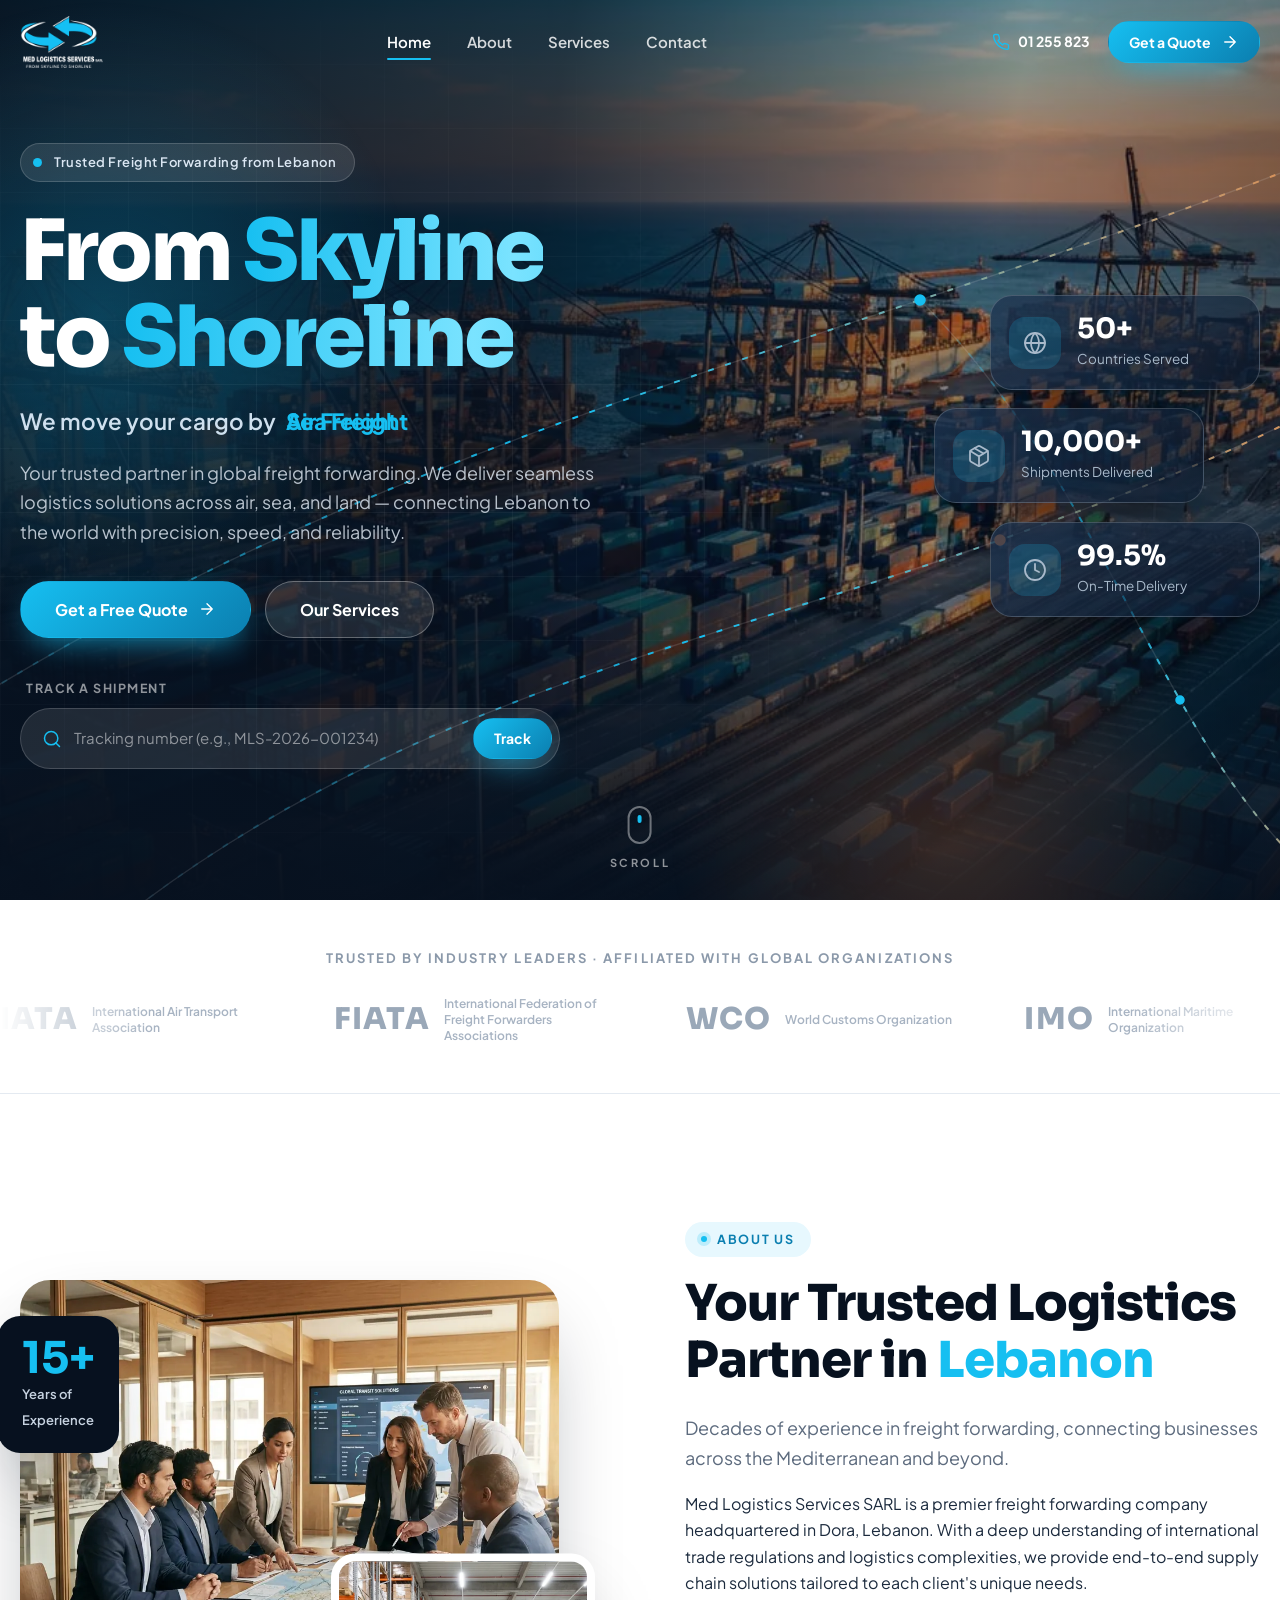
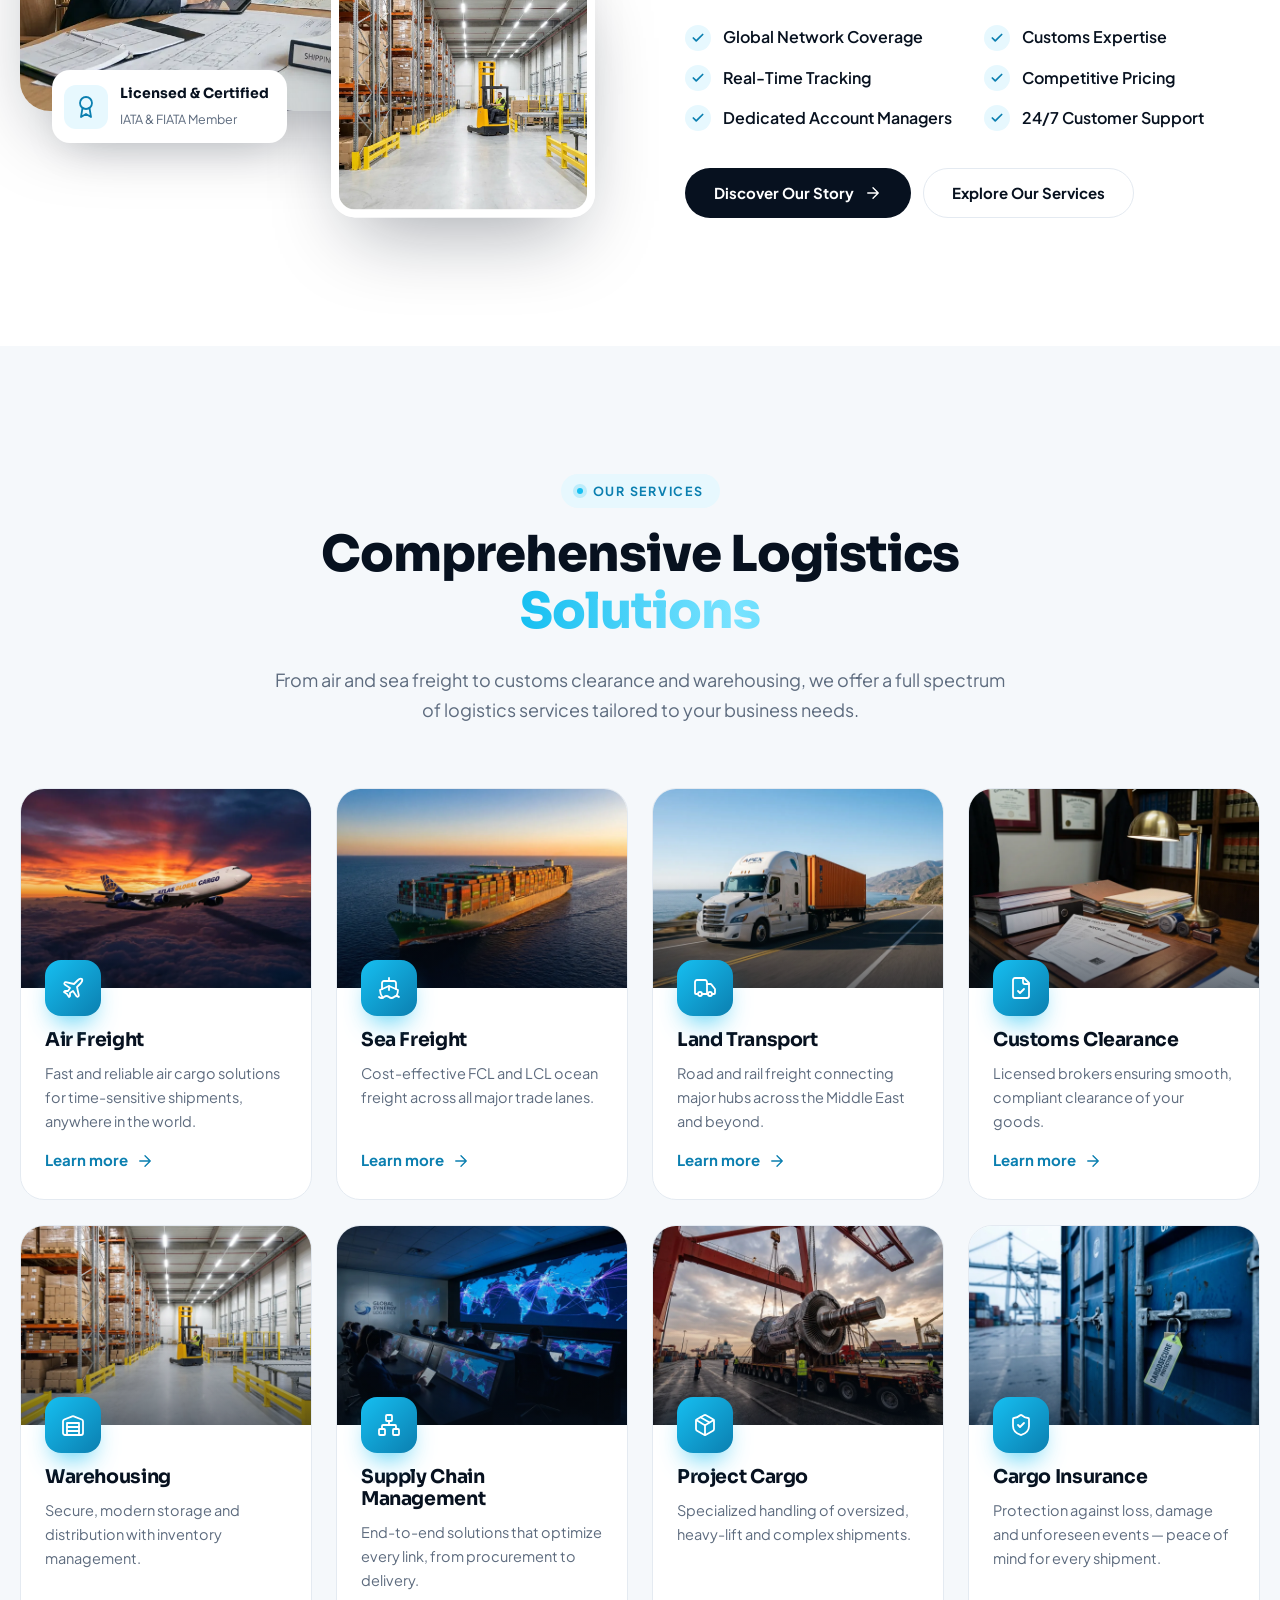
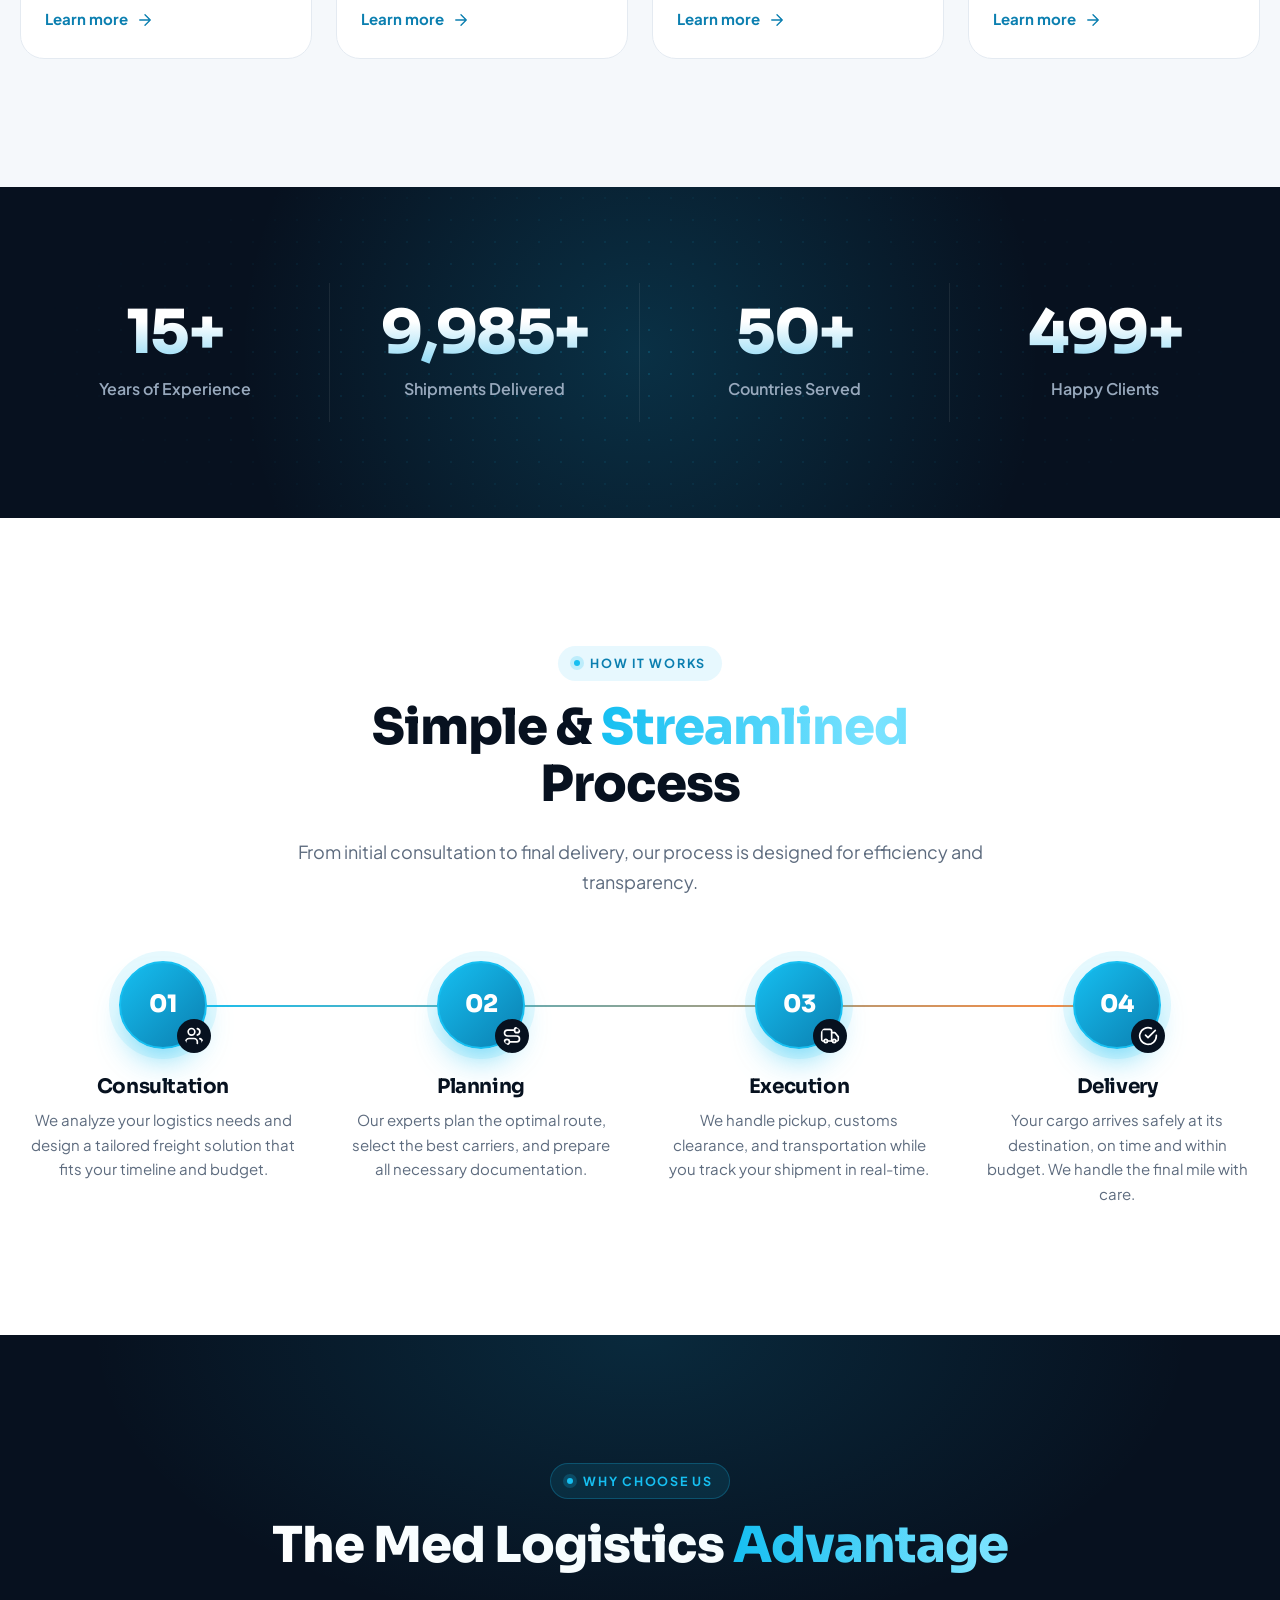
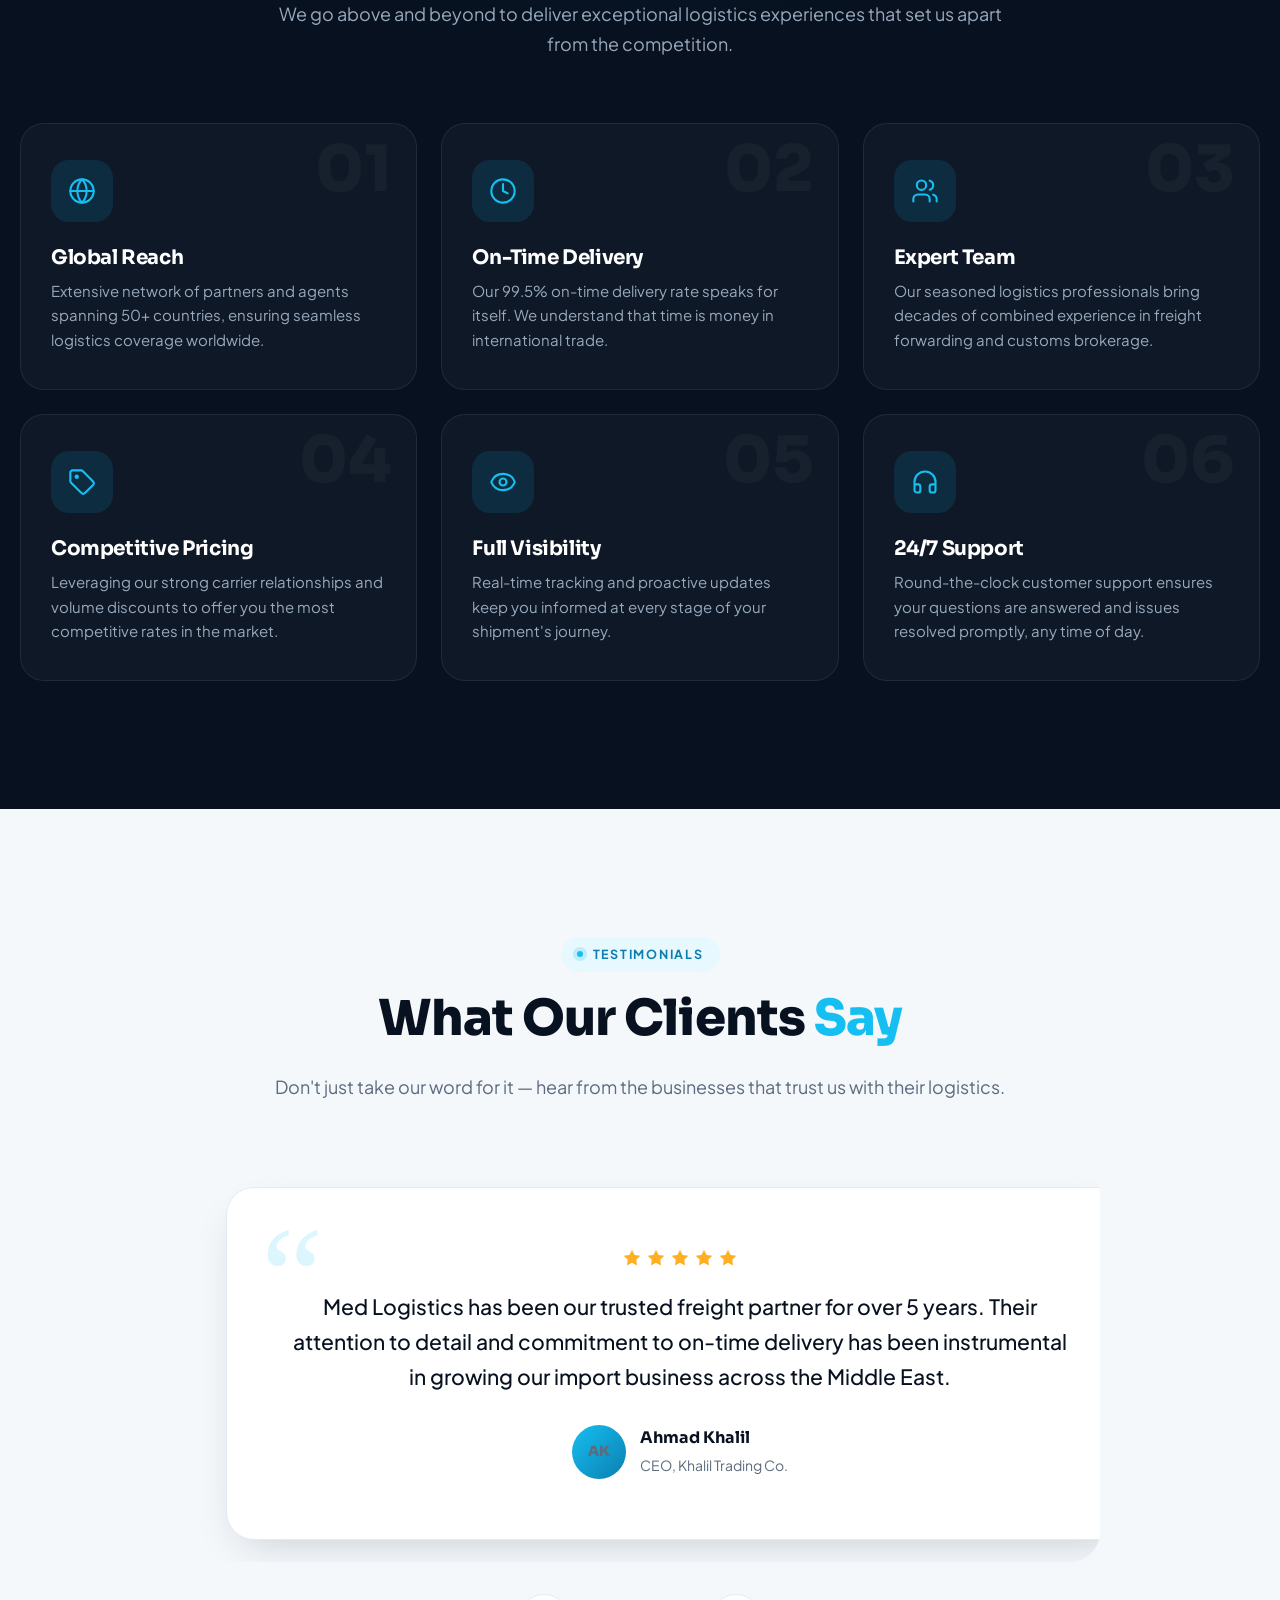
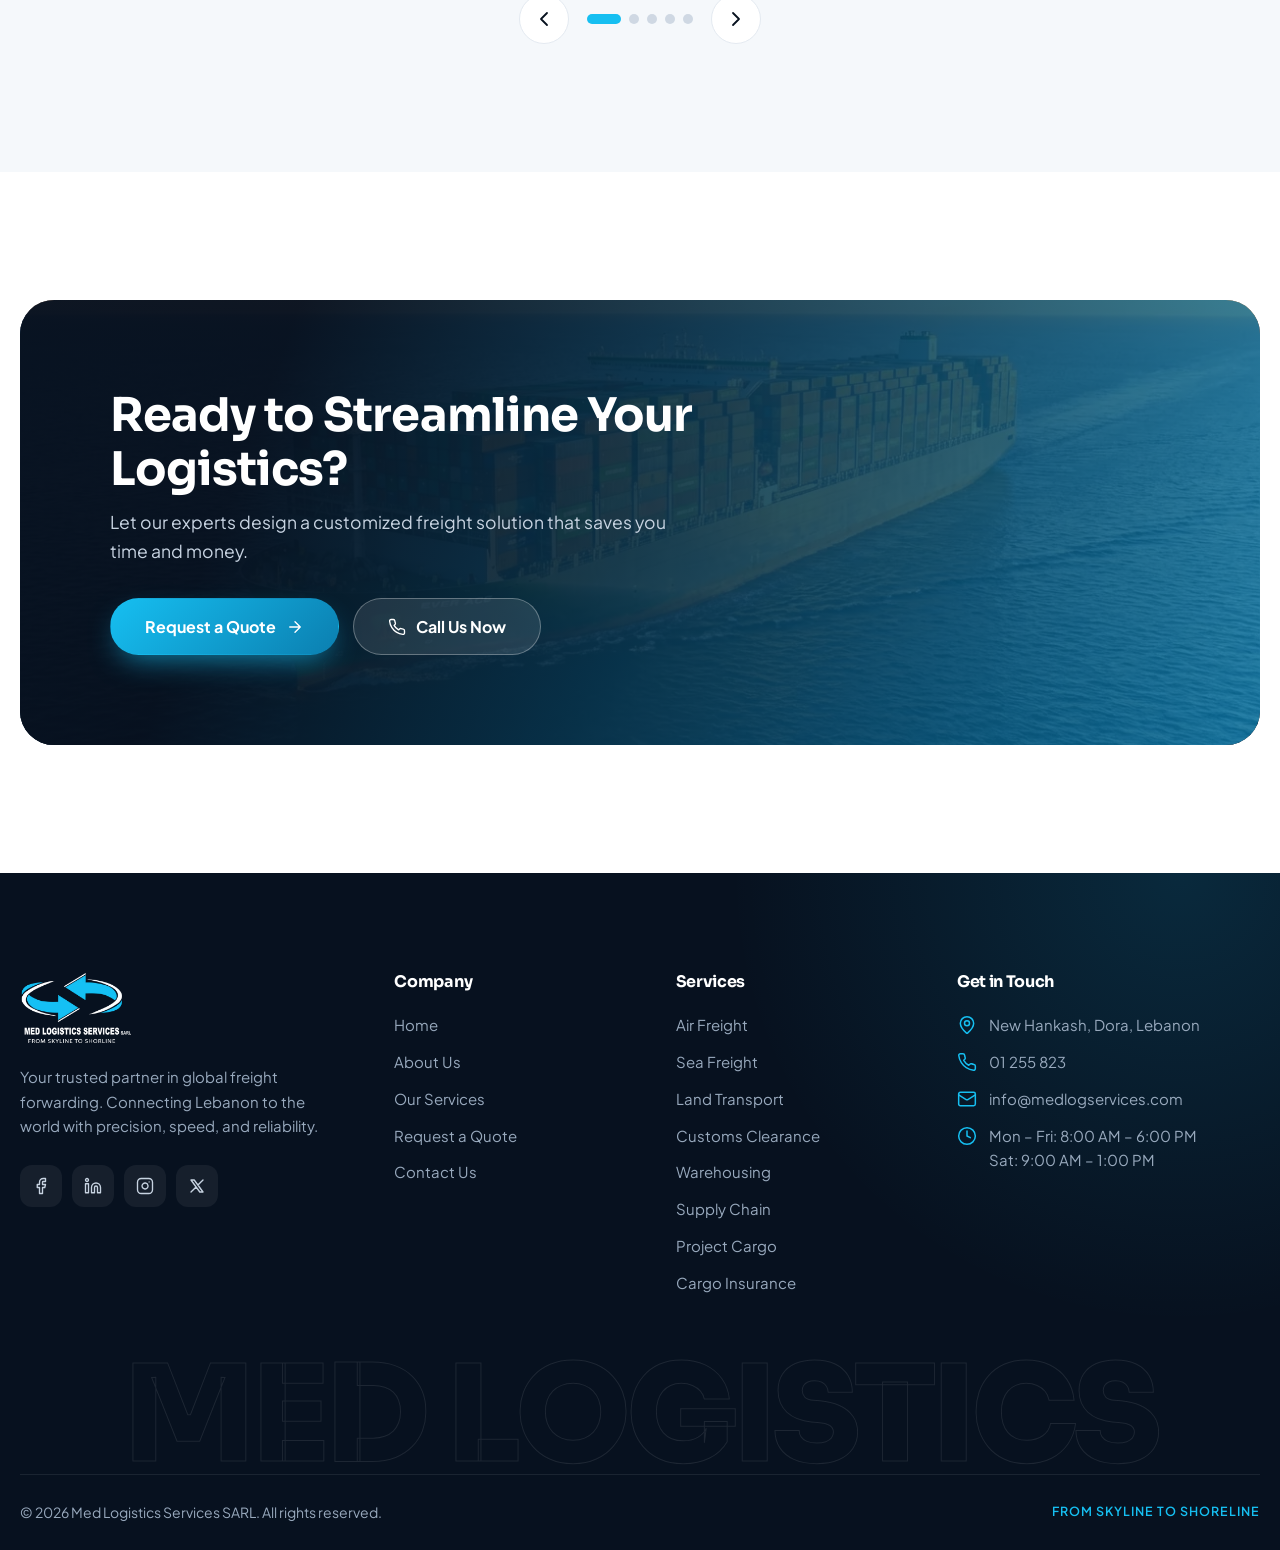
==== commit 070466ad: "Add new pages for quote request and services overview - Created quote.html for users to request cust" ====
--- a/index.html
+++ b/index.html
@@ -9,7 +9,8 @@
     <meta name="author" content="Med Logistics Services SARL" />
     <meta name="robots" content="index, follow" />
     <link rel="canonical" href="https://medlogservices.com" />
-    <link rel="icon" type="image/x-icon" href="/favico.ico" />
+    <link rel="icon" type="image/x-icon" href="favico.ico" />
+    <meta name="theme-color" content="#07111f" />
 
     <meta property="og:title" content="Med Logistics Services SARL | Freight Forwarding Lebanon" />
     <meta property="og:description" content="Your trusted partner in global freight forwarding. Air, sea, and land logistics solutions connecting Lebanon to the world." />
@@ -50,11 +51,424 @@
       }
     }
     </script>
-    <script type="module" crossorigin src="/assets/index-DHTb9G51.js"></script>
-    <link rel="stylesheet" crossorigin href="/assets/index-nyrjBaR0.css">
+    <link rel="preconnect" href="https://fonts.googleapis.com" />
+    <link rel="preconnect" href="https://fonts.gstatic.com" crossorigin />
+    <link rel="stylesheet" href="https://fonts.googleapis.com/css2?family=Plus+Jakarta+Sans:wght@400;500;600;700&family=Sora:wght@600;700;800&display=swap" />
+    <link rel="preload" as="image" href="images/pic1.webp" type="image/webp" />
+    <link rel="stylesheet" href="css/style.css" />
+    <script>document.documentElement.classList.add('js');</script>
+    <script src="js/main.js" defer></script>
   </head>
 
-  <body>
-    <div id="root"></div>
+  <body data-page="home">
+    <main id="main">
+      <!-- Hero -->
+      <section class="hero" id="home">
+        <div class="hero-media" data-depth="-12">
+          <img src="images/pic1.webp" alt="" width="1584" height="672" fetchpriority="high" />
+        </div>
+        <div class="hero-overlay"></div>
+        <div class="hero-grid"></div>
+        <div class="hero-orb hero-orb--1"></div>
+        <div class="hero-orb hero-orb--2"></div>
+
+        <svg class="hero-routes" viewBox="0 0 1440 900" preserveAspectRatio="xMidYMid slice" aria-hidden="true">
+          <defs>
+            <linearGradient id="routeGrad" x1="0" x2="1" y1="0" y2="0">
+              <stop offset="0" stop-color="#16bff1" stop-opacity="0" />
+              <stop offset=".45" stop-color="#16bff1" />
+              <stop offset="1" stop-color="#ff8a3d" />
+            </linearGradient>
+          </defs>
+          <path id="route1" class="route-base" d="M-40 760 C 320 520, 640 420, 1000 300 S 1360 170, 1500 120" />
+          <path class="route-flow" d="M-40 760 C 320 520, 640 420, 1000 300 S 1360 170, 1500 120" />
+          <path id="route2" class="route-base" d="M200 920 C 480 700, 800 640, 1080 540 S 1360 420, 1500 360" />
+          <path class="route-flow" d="M200 920 C 480 700, 800 640, 1080 540 S 1360 420, 1500 360" />
+          <path id="route3" class="route-base" d="M1000 300 C 1120 420, 1180 560, 1260 700 S 1380 860, 1460 940" />
+          <path class="route-flow" d="M1000 300 C 1120 420, 1180 560, 1260 700 S 1380 860, 1460 940" />
+          <g class="node" transform="translate(1000 300)"><circle r="5" /><circle r="5" class="ring" /></g>
+          <g class="node node--accent" transform="translate(1080 540)"><circle r="5" /><circle r="5" class="ring" /></g>
+          <g class="node" transform="translate(1260 700)"><circle r="4" /><circle r="4" class="ring" /></g>
+        </svg>
+
+        <div class="container hero-inner">
+          <div>
+            <span class="hero-badge intro" style="--d:.1s"><span class="pulse-dot"></span>Trusted Freight Forwarding from Lebanon</span>
+            <h1>
+              <span class="split-line"><span style="--d:.25s">From <span class="text-grad">Skyline</span></span></span>
+              <span class="split-line"><span style="--d:.4s">to <span class="text-grad">Shoreline</span></span></span>
+            </h1>
+            <p class="hero-rotator intro" style="--d:.7s">
+              <span>We move your cargo by</span>
+              <span class="rotator" data-rotator aria-hidden="true">
+                <span>Air Freight</span><span>Sea Freight</span><span>Land Transport</span><span>Multimodal Routes</span>
+              </span>
+              <span class="sr-only">air, sea, land and multimodal routes</span>
+            </p>
+            <p class="lead intro" style="--d:.85s">Your trusted partner in global freight forwarding. We deliver seamless logistics solutions across air, sea, and land — connecting Lebanon to the world with precision, speed, and reliability.</p>
+            <div class="hero-actions intro" style="--d:1s">
+              <a class="btn btn-primary btn-lg" href="quote.html">Get a Free Quote <svg class="i i-arrow" aria-hidden="true"><use href="#i-arrow-right" /></svg></a>
+              <a class="btn btn-ghost btn-lg" href="services.html">Our Services</a>
+            </div>
+            <div class="intro" style="--d:1.15s">
+              <p class="track-label">Track a shipment</p>
+              <form class="track-form" data-track>
+                <svg class="i" aria-hidden="true"><use href="#i-search" /></svg>
+                <label class="sr-only" for="track-no">Tracking number</label>
+                <input id="track-no" type="text" maxlength="60" placeholder="Tracking number (e.g., MLS-2026-001234)" autocomplete="off" />
+                <button class="btn btn-primary btn-sm" type="submit">Track</button>
+              </form>
+            </div>
+          </div>
+
+          <div class="hero-cards" data-depth="26">
+            <div class="intro" style="--d:.9s">
+              <div class="glass-card">
+                <span class="glass-icon"><svg class="i" aria-hidden="true"><use href="#i-globe" /></svg></span>
+                <div><strong data-count="50" data-suffix="+">50+</strong><span>Countries Served</span></div>
+              </div>
+            </div>
+            <div class="intro" style="--d:1.05s">
+              <div class="glass-card" style="--fd:-2s">
+                <span class="glass-icon"><svg class="i" aria-hidden="true"><use href="#i-package" /></svg></span>
+                <div><strong data-count="10000" data-suffix="+">10,000+</strong><span>Shipments Delivered</span></div>
+              </div>
+            </div>
+            <div class="intro" style="--d:1.2s">
+              <div class="glass-card" style="--fd:-4s">
+                <span class="glass-icon"><svg class="i" aria-hidden="true"><use href="#i-clock" /></svg></span>
+                <div><strong data-count="99.5" data-decimals="1" data-suffix="%">99.5%</strong><span>On-Time Delivery</span></div>
+              </div>
+            </div>
+          </div>
+        </div>
+
+        <a class="scroll-cue" href="#partners" aria-label="Scroll to content"><span class="mouse"></span>Scroll</a>
+      </section>
+
+      <!-- Affiliations -->
+      <section class="partners" id="partners" aria-label="Affiliations">
+        <div class="container"><p class="partners-title">Trusted by industry leaders · Affiliated with global organizations</p></div>
+        <div class="marquee">
+          <div class="marquee-track">
+            <div class="partner"><b>IATA</b><small>International Air Transport Association</small></div>
+            <div class="partner"><b>FIATA</b><small>International Federation of Freight Forwarders Associations</small></div>
+            <div class="partner"><b>WCO</b><small>World Customs Organization</small></div>
+            <div class="partner"><b>IMO</b><small>International Maritime Organization</small></div>
+            <div class="partner"><b>ICC</b><small>International Chamber of Commerce</small></div>
+            <div class="partner"><b>BSEC</b><small>Black Sea Economic Cooperation</small></div>
+          </div>
+        </div>
+      </section>
+
+      <!-- About teaser -->
+      <section class="section">
+        <div class="container split">
+          <div class="media-stack" data-reveal="left">
+            <div class="media-main"><img src="images/pic8.webp" alt="Med Logistics Services operations" width="1376" height="768" loading="lazy" /></div>
+            <div class="media-sub" data-parallax="-0.08"><img src="images/pic6.webp" alt="" width="1264" height="848" loading="lazy" /></div>
+            <div class="exp-badge"><strong data-count="15" data-suffix="+">15+</strong><span>Years of<br />Experience</span></div>
+            <div class="cert-badge">
+              <span class="glass-icon"><svg class="i" aria-hidden="true"><use href="#i-award" /></svg></span>
+              <div><strong>Licensed &amp; Certified</strong><span>IATA &amp; FIATA Member</span></div>
+            </div>
+          </div>
+          <div data-reveal="right">
+            <span class="eyebrow">About Us</span>
+            <h2 class="h2">Your Trusted Logistics Partner in <span class="text-accent">Lebanon</span></h2>
+            <p class="lead">Decades of experience in freight forwarding, connecting businesses across the Mediterranean and beyond.</p>
+            <p>Med Logistics Services SARL is a premier freight forwarding company headquartered in Dora, Lebanon. With a deep understanding of international trade regulations and logistics complexities, we provide end-to-end supply chain solutions tailored to each client's unique needs.</p>
+            <ul class="checklist">
+              <li><span class="tick"><svg class="i" aria-hidden="true"><use href="#i-check" /></svg></span>Global Network Coverage</li>
+              <li><span class="tick"><svg class="i" aria-hidden="true"><use href="#i-check" /></svg></span>Customs Expertise</li>
+              <li><span class="tick"><svg class="i" aria-hidden="true"><use href="#i-check" /></svg></span>Real-Time Tracking</li>
+              <li><span class="tick"><svg class="i" aria-hidden="true"><use href="#i-check" /></svg></span>Competitive Pricing</li>
+              <li><span class="tick"><svg class="i" aria-hidden="true"><use href="#i-check" /></svg></span>Dedicated Account Managers</li>
+              <li><span class="tick"><svg class="i" aria-hidden="true"><use href="#i-check" /></svg></span>24/7 Customer Support</li>
+            </ul>
+            <div class="row-actions">
+              <a class="btn btn-dark" href="about.html">Discover Our Story <svg class="i i-arrow" aria-hidden="true"><use href="#i-arrow-right" /></svg></a>
+              <a class="btn btn-outline" href="services.html">Explore Our Services</a>
+            </div>
+          </div>
+        </div>
+      </section>
+
+      <!-- Services -->
+      <section class="section section--alt">
+        <div class="container">
+          <div class="section-head" data-reveal>
+            <span class="eyebrow">Our Services</span>
+            <h2>Comprehensive Logistics <span class="text-grad">Solutions</span></h2>
+            <p class="lead">From air and sea freight to customs clearance and warehousing, we offer a full spectrum of logistics services tailored to your business needs.</p>
+          </div>
+          <div class="services-grid" data-stagger=".08">
+            <div data-reveal>
+              <a class="service-card spot" href="services.html#air" data-tilt>
+                <div class="thumb"><img src="images/pic2.webp" alt="" width="1264" height="848" loading="lazy" /></div>
+                <div class="body">
+                  <span class="s-icon"><svg class="i" aria-hidden="true"><use href="#i-plane" /></svg></span>
+                  <h3>Air Freight</h3>
+                  <p>Fast and reliable air cargo solutions for time-sensitive shipments, anywhere in the world.</p>
+                  <span class="link-arrow">Learn more <svg class="i" aria-hidden="true"><use href="#i-arrow-right" /></svg></span>
+                </div>
+              </a>
+            </div>
+            <div data-reveal>
+              <a class="service-card spot" href="services.html#sea" data-tilt>
+                <div class="thumb"><img src="images/pic3.webp" alt="" width="1264" height="848" loading="lazy" /></div>
+                <div class="body">
+                  <span class="s-icon"><svg class="i" aria-hidden="true"><use href="#i-ship" /></svg></span>
+                  <h3>Sea Freight</h3>
+                  <p>Cost-effective FCL and LCL ocean freight across all major trade lanes.</p>
+                  <span class="link-arrow">Learn more <svg class="i" aria-hidden="true"><use href="#i-arrow-right" /></svg></span>
+                </div>
+              </a>
+            </div>
+            <div data-reveal>
+              <a class="service-card spot" href="services.html#land" data-tilt>
+                <div class="thumb"><img src="images/pic4.webp" alt="" width="1264" height="848" loading="lazy" /></div>
+                <div class="body">
+                  <span class="s-icon"><svg class="i" aria-hidden="true"><use href="#i-truck" /></svg></span>
+                  <h3>Land Transport</h3>
+                  <p>Road and rail freight connecting major hubs across the Middle East and beyond.</p>
+                  <span class="link-arrow">Learn more <svg class="i" aria-hidden="true"><use href="#i-arrow-right" /></svg></span>
+                </div>
+              </a>
+            </div>
+            <div data-reveal>
+              <a class="service-card spot" href="services.html#customs" data-tilt>
+                <div class="thumb"><img src="images/pic5.webp" alt="" width="1264" height="848" loading="lazy" /></div>
+                <div class="body">
+                  <span class="s-icon"><svg class="i" aria-hidden="true"><use href="#i-customs" /></svg></span>
+                  <h3>Customs Clearance</h3>
+                  <p>Licensed brokers ensuring smooth, compliant clearance of your goods.</p>
+                  <span class="link-arrow">Learn more <svg class="i" aria-hidden="true"><use href="#i-arrow-right" /></svg></span>
+                </div>
+              </a>
+            </div>
+            <div data-reveal>
+              <a class="service-card spot" href="services.html#warehouse" data-tilt>
+                <div class="thumb"><img src="images/pic6.webp" alt="" width="1264" height="848" loading="lazy" /></div>
+                <div class="body">
+                  <span class="s-icon"><svg class="i" aria-hidden="true"><use href="#i-warehouse" /></svg></span>
+                  <h3>Warehousing</h3>
+                  <p>Secure, modern storage and distribution with inventory management.</p>
+                  <span class="link-arrow">Learn more <svg class="i" aria-hidden="true"><use href="#i-arrow-right" /></svg></span>
+                </div>
+              </a>
+            </div>
+            <div data-reveal>
+              <a class="service-card spot" href="services.html#supply-chain" data-tilt>
+                <div class="thumb"><img src="images/pic7.webp" alt="" width="1264" height="848" loading="lazy" /></div>
+                <div class="body">
+                  <span class="s-icon"><svg class="i" aria-hidden="true"><use href="#i-network" /></svg></span>
+                  <h3>Supply Chain Management</h3>
+                  <p>End-to-end solutions that optimize every link, from procurement to delivery.</p>
+                  <span class="link-arrow">Learn more <svg class="i" aria-hidden="true"><use href="#i-arrow-right" /></svg></span>
+                </div>
+              </a>
+            </div>
+            <div data-reveal>
+              <a class="service-card spot" href="services.html#project-cargo" data-tilt>
+                <div class="thumb"><img src="images/pic9.webp" alt="" width="1264" height="848" loading="lazy" /></div>
+                <div class="body">
+                  <span class="s-icon"><svg class="i" aria-hidden="true"><use href="#i-package" /></svg></span>
+                  <h3>Project Cargo</h3>
+                  <p>Specialized handling of oversized, heavy-lift and complex shipments.</p>
+                  <span class="link-arrow">Learn more <svg class="i" aria-hidden="true"><use href="#i-arrow-right" /></svg></span>
+                </div>
+              </a>
+            </div>
+            <div data-reveal>
+              <a class="service-card spot" href="services.html#insurance" data-tilt>
+                <div class="thumb"><img src="images/pic10.webp" alt="" width="1264" height="848" loading="lazy" /></div>
+                <div class="body">
+                  <span class="s-icon"><svg class="i" aria-hidden="true"><use href="#i-shield" /></svg></span>
+                  <h3>Cargo Insurance</h3>
+                  <p>Protection against loss, damage and unforeseen events — peace of mind for every shipment.</p>
+                  <span class="link-arrow">Learn more <svg class="i" aria-hidden="true"><use href="#i-arrow-right" /></svg></span>
+                </div>
+              </a>
+            </div>
+          </div>
+        </div>
+      </section>
+
+      <!-- Stats -->
+      <section class="stats-band" aria-label="Company figures">
+        <div class="container stats-grid" data-stagger=".12">
+          <div class="stat" data-reveal><div class="num" data-count="15" data-suffix="+">15+</div><div class="label">Years of Experience</div></div>
+          <div class="stat" data-reveal><div class="num" data-count="10000" data-suffix="+">10,000+</div><div class="label">Shipments Delivered</div></div>
+          <div class="stat" data-reveal><div class="num" data-count="50" data-suffix="+">50+</div><div class="label">Countries Served</div></div>
+          <div class="stat" data-reveal><div class="num" data-count="500" data-suffix="+">500+</div><div class="label">Happy Clients</div></div>
+        </div>
+      </section>
+
+      <!-- Process -->
+      <section class="section">
+        <div class="container">
+          <div class="section-head" data-reveal>
+            <span class="eyebrow">How It Works</span>
+            <h2>Simple &amp; <span class="text-grad">Streamlined</span> Process</h2>
+            <p class="lead">From initial consultation to final delivery, our process is designed for efficiency and transparency.</p>
+          </div>
+          <ol class="process" data-observe>
+            <li class="process-line" aria-hidden="true"><span></span></li>
+            <li class="step" style="--i:0">
+              <div class="step-num">01<svg class="i" aria-hidden="true"><use href="#i-users" /></svg></div>
+              <h3>Consultation</h3>
+              <p>We analyze your logistics needs and design a tailored freight solution that fits your timeline and budget.</p>
+            </li>
+            <li class="step" style="--i:1">
+              <div class="step-num">02<svg class="i" aria-hidden="true"><use href="#i-route" /></svg></div>
+              <h3>Planning</h3>
+              <p>Our experts plan the optimal route, select the best carriers, and prepare all necessary documentation.</p>
+            </li>
+            <li class="step" style="--i:2">
+              <div class="step-num">03<svg class="i" aria-hidden="true"><use href="#i-truck" /></svg></div>
+              <h3>Execution</h3>
+              <p>We handle pickup, customs clearance, and transportation while you track your shipment in real-time.</p>
+            </li>
+            <li class="step" style="--i:3">
+              <div class="step-num">04<svg class="i" aria-hidden="true"><use href="#i-check-circle" /></svg></div>
+              <h3>Delivery</h3>
+              <p>Your cargo arrives safely at its destination, on time and within budget. We handle the final mile with care.</p>
+            </li>
+          </ol>
+        </div>
+      </section>
+
+      <!-- Why us -->
+      <section class="section section--dark on-dark">
+        <div class="glow-top"></div>
+        <div class="container">
+          <div class="section-head" data-reveal>
+            <span class="eyebrow">Why Choose Us</span>
+            <h2>The Med Logistics <span class="text-grad">Advantage</span></h2>
+            <p class="lead">We go above and beyond to deliver exceptional logistics experiences that set us apart from the competition.</p>
+          </div>
+          <div class="features" data-stagger=".08">
+            <div class="feature spot" data-reveal>
+              <span class="f-num" aria-hidden="true">01</span>
+              <div class="f-icon"><svg class="i" aria-hidden="true"><use href="#i-globe" /></svg></div>
+              <h3>Global Reach</h3>
+              <p>Extensive network of partners and agents spanning 50+ countries, ensuring seamless logistics coverage worldwide.</p>
+            </div>
+            <div class="feature spot" data-reveal>
+              <span class="f-num" aria-hidden="true">02</span>
+              <div class="f-icon"><svg class="i" aria-hidden="true"><use href="#i-clock" /></svg></div>
+              <h3>On-Time Delivery</h3>
+              <p>Our 99.5% on-time delivery rate speaks for itself. We understand that time is money in international trade.</p>
+            </div>
+            <div class="feature spot" data-reveal>
+              <span class="f-num" aria-hidden="true">03</span>
+              <div class="f-icon"><svg class="i" aria-hidden="true"><use href="#i-users" /></svg></div>
+              <h3>Expert Team</h3>
+              <p>Our seasoned logistics professionals bring decades of combined experience in freight forwarding and customs brokerage.</p>
+            </div>
+            <div class="feature spot" data-reveal>
+              <span class="f-num" aria-hidden="true">04</span>
+              <div class="f-icon"><svg class="i" aria-hidden="true"><use href="#i-tag" /></svg></div>
+              <h3>Competitive Pricing</h3>
+              <p>Leveraging our strong carrier relationships and volume discounts to offer you the most competitive rates in the market.</p>
+            </div>
+            <div class="feature spot" data-reveal>
+              <span class="f-num" aria-hidden="true">05</span>
+              <div class="f-icon"><svg class="i" aria-hidden="true"><use href="#i-eye" /></svg></div>
+              <h3>Full Visibility</h3>
+              <p>Real-time tracking and proactive updates keep you informed at every stage of your shipment's journey.</p>
+            </div>
+            <div class="feature spot" data-reveal>
+              <span class="f-num" aria-hidden="true">06</span>
+              <div class="f-icon"><svg class="i" aria-hidden="true"><use href="#i-headset" /></svg></div>
+              <h3>24/7 Support</h3>
+              <p>Round-the-clock customer support ensures your questions are answered and issues resolved promptly, any time of day.</p>
+            </div>
+          </div>
+        </div>
+      </section>
+
+      <!-- Testimonials -->
+      <section class="section section--alt">
+        <div class="container">
+          <div class="section-head" data-reveal>
+            <span class="eyebrow">Testimonials</span>
+            <h2>What Our Clients <span class="text-accent">Say</span></h2>
+            <p class="lead">Don't just take our word for it — hear from the businesses that trust us with their logistics.</p>
+          </div>
+          <div class="t-slider" data-slider data-reveal="zoom" aria-roledescription="carousel" aria-label="Client testimonials">
+            <div class="t-viewport">
+              <div class="t-track">
+                <figure class="t-slide" aria-roledescription="slide">
+                  <div class="t-card">
+                    <span class="qmark" aria-hidden="true">&ldquo;</span>
+                    <div class="stars" aria-label="5 out of 5 stars"><svg class="i"><use href="#i-star" /></svg><svg class="i"><use href="#i-star" /></svg><svg class="i"><use href="#i-star" /></svg><svg class="i"><use href="#i-star" /></svg><svg class="i"><use href="#i-star" /></svg></div>
+                    <blockquote>Med Logistics has been our trusted freight partner for over 5 years. Their attention to detail and commitment to on-time delivery has been instrumental in growing our import business across the Middle East.</blockquote>
+                    <figcaption class="t-author"><span class="avatar">AK</span><div><strong>Ahmad Khalil</strong><span>CEO, Khalil Trading Co.</span></div></figcaption>
+                  </div>
+                </figure>
+                <figure class="t-slide" aria-roledescription="slide">
+                  <div class="t-card">
+                    <span class="qmark" aria-hidden="true">&ldquo;</span>
+                    <div class="stars" aria-label="5 out of 5 stars"><svg class="i"><use href="#i-star" /></svg><svg class="i"><use href="#i-star" /></svg><svg class="i"><use href="#i-star" /></svg><svg class="i"><use href="#i-star" /></svg><svg class="i"><use href="#i-star" /></svg></div>
+                    <blockquote>The customs clearance team at Med Logistics is exceptional. They navigate complex regulations with ease and have saved us countless hours and resources. Highly recommended for any business in Lebanon.</blockquote>
+                    <figcaption class="t-author"><span class="avatar">MH</span><div><strong>Marie Haddad</strong><span>Supply Chain Director, Haddad Industries</span></div></figcaption>
+                  </div>
+                </figure>
+                <figure class="t-slide" aria-roledescription="slide">
+                  <div class="t-card">
+                    <span class="qmark" aria-hidden="true">&ldquo;</span>
+                    <div class="stars" aria-label="5 out of 5 stars"><svg class="i"><use href="#i-star" /></svg><svg class="i"><use href="#i-star" /></svg><svg class="i"><use href="#i-star" /></svg><svg class="i"><use href="#i-star" /></svg><svg class="i"><use href="#i-star" /></svg></div>
+                    <blockquote>From sea freight to warehousing, Med Logistics handles our entire supply chain seamlessly. Their competitive pricing and professional service make them the best logistics partner in the region.</blockquote>
+                    <figcaption class="t-author"><span class="avatar">FN</span><div><strong>Fadi Nassar</strong><span>Operations Manager, Nassar Exports</span></div></figcaption>
+                  </div>
+                </figure>
+                <figure class="t-slide" aria-roledescription="slide">
+                  <div class="t-card">
+                    <span class="qmark" aria-hidden="true">&ldquo;</span>
+                    <div class="stars" aria-label="5 out of 5 stars"><svg class="i"><use href="#i-star" /></svg><svg class="i"><use href="#i-star" /></svg><svg class="i"><use href="#i-star" /></svg><svg class="i"><use href="#i-star" /></svg><svg class="i"><use href="#i-star" /></svg></div>
+                    <blockquote>We switched to Med Logistics two years ago and haven't looked back. Their real-time tracking and proactive communication give us complete visibility over our shipments at all times.</blockquote>
+                    <figcaption class="t-author"><span class="avatar">RS</span><div><strong>Rania Sarkis</strong><span>Procurement Head, Sarkis Group</span></div></figcaption>
+                  </div>
+                </figure>
+                <figure class="t-slide" aria-roledescription="slide">
+                  <div class="t-card">
+                    <span class="qmark" aria-hidden="true">&ldquo;</span>
+                    <div class="stars" aria-label="5 out of 5 stars"><svg class="i"><use href="#i-star" /></svg><svg class="i"><use href="#i-star" /></svg><svg class="i"><use href="#i-star" /></svg><svg class="i"><use href="#i-star" /></svg><svg class="i"><use href="#i-star" /></svg></div>
+                    <blockquote>The project cargo team handled our oversized industrial equipment shipment flawlessly. Their engineering support and route planning expertise are truly world-class.</blockquote>
+                    <figcaption class="t-author"><span class="avatar">GM</span><div><strong>Georges Mouawad</strong><span>Managing Director, Mouawad Imports</span></div></figcaption>
+                  </div>
+                </figure>
+              </div>
+            </div>
+            <div class="t-controls">
+              <button class="t-btn" type="button" data-prev aria-label="Previous testimonial"><svg class="i" aria-hidden="true"><use href="#i-chevron-left" /></svg></button>
+              <div class="t-dots"></div>
+              <button class="t-btn" type="button" data-next aria-label="Next testimonial"><svg class="i" aria-hidden="true"><use href="#i-chevron-right" /></svg></button>
+            </div>
+          </div>
+        </div>
+      </section>
+
+      <!-- CTA -->
+      <section class="section">
+        <div class="container">
+          <div class="cta" data-reveal="zoom">
+            <div class="cta-bg" data-parallax="0.12"><img src="images/pic3.webp" alt="" width="1264" height="848" loading="lazy" /></div>
+            <div class="cta-inner">
+              <div>
+                <h2>Ready to Streamline Your Logistics?</h2>
+                <p>Let our experts design a customized freight solution that saves you time and money.</p>
+              </div>
+              <div class="cta-actions">
+                <a class="btn btn-primary btn-lg" href="quote.html">Request a Quote <svg class="i i-arrow" aria-hidden="true"><use href="#i-arrow-right" /></svg></a>
+                <a class="btn btn-ghost btn-lg" href="tel:+9611255823"><svg class="i" aria-hidden="true"><use href="#i-phone" /></svg>Call Us Now</a>
+              </div>
+            </div>
+          </div>
+        </div>
+      </section>
+    </main>
   </body>
 </html>
--- a/css/style.css
+++ b/css/style.css
@@ -0,0 +1,912 @@
+/* ==========================================================================
+   Med Logistics Services — Design system
+   ========================================================================== */
+:root {
+  --brand: #16bff1;
+  --brand-2: #0ea5d9;
+  --brand-3: #0b7fb0;
+  --brand-soft: #e7f8fe;
+  --accent: #ff8a3d;
+  --ink: #07111f;
+  --ink-2: #0c1a2e;
+  --ink-3: #13253d;
+  --text: #1b2a3d;
+  --muted: #5d6b7e;
+  --line: #e4eaf1;
+  --bg: #f5f8fb;
+  --danger: #dc2626;
+  --radius: 24px;
+  --shadow-sm: 0 2px 8px rgba(7, 17, 31, .06);
+  --shadow: 0 16px 44px -16px rgba(7, 17, 31, .2);
+  --shadow-lg: 0 34px 80px -24px rgba(7, 17, 31, .38);
+  --ease: cubic-bezier(.22, 1, .36, 1);
+  --font-display: "Sora", system-ui, -apple-system, "Segoe UI", sans-serif;
+  --font-body: "Plus Jakarta Sans", system-ui, -apple-system, "Segoe UI", sans-serif;
+  --header-h: 84px;
+}
+
+*, *::before, *::after { box-sizing: border-box; }
+html { scroll-behavior: smooth; -webkit-text-size-adjust: 100%; }
+body {
+  margin: 0;
+  font-family: var(--font-body);
+  font-size: 16px;
+  line-height: 1.65;
+  color: var(--text);
+  background: #fff;
+  -webkit-font-smoothing: antialiased;
+  overflow-x: hidden;
+}
+body.menu-open { overflow: hidden; }
+img { max-width: 100%; display: block; }
+a { color: inherit; text-decoration: none; }
+h1, h2, h3, h4 {
+  font-family: var(--font-display);
+  color: var(--ink);
+  line-height: 1.15;
+  letter-spacing: -.02em;
+  margin: 0 0 .5em;
+}
+p { margin: 0 0 1em; }
+button, input, select, textarea { font: inherit; color: inherit; }
+:focus-visible { outline: 2px solid var(--brand); outline-offset: 3px; }
+::selection { background: var(--brand); color: #fff; }
+
+.container { width: min(1240px, 100% - 40px); margin-inline: auto; }
+.sr-only {
+  position: absolute; width: 1px; height: 1px; padding: 0; margin: -1px;
+  overflow: hidden; clip: rect(0 0 0 0); white-space: nowrap; border: 0;
+}
+.skip-link {
+  position: fixed; top: 12px; left: 12px; z-index: 2000;
+  padding: 10px 18px; border-radius: 10px; background: var(--brand); color: #fff; font-weight: 700;
+  transform: translateY(-200%); transition: transform .3s var(--ease);
+}
+.skip-link:focus { transform: none; }
+
+.i {
+  width: 24px; height: 24px; flex: none;
+  fill: none; stroke: currentColor; stroke-width: 1.8;
+  stroke-linecap: round; stroke-linejoin: round;
+}
+.i-fill { fill: currentColor; stroke: none; }
+
+/* ---------- Typography helpers ---------- */
+.eyebrow {
+  display: inline-flex; align-items: center; gap: 10px;
+  padding: 7px 16px; border-radius: 999px;
+  background: var(--brand-soft); color: var(--brand-3);
+  font-size: 12.5px; font-weight: 700; letter-spacing: .14em; text-transform: uppercase;
+  margin-bottom: 18px;
+}
+.eyebrow::before {
+  content: ""; width: 6px; height: 6px; border-radius: 50%; background: var(--brand);
+  box-shadow: 0 0 0 4px rgba(22, 191, 241, .2);
+}
+.on-dark .eyebrow, .eyebrow--dark {
+  background: rgba(22, 191, 241, .1); color: var(--brand); border: 1px solid rgba(22, 191, 241, .25);
+}
+.text-grad {
+  background: linear-gradient(90deg, var(--brand), #7ae3ff 45%, var(--brand) 90%);
+  background-size: 200% auto;
+  -webkit-background-clip: text; background-clip: text; color: transparent;
+}
+.hero .text-grad { animation: shine 6s linear infinite; }
+.text-accent { color: var(--brand); }
+@keyframes shine { to { background-position: -200% center; } }
+
+.lead { font-size: 1.125rem; color: var(--muted); }
+.on-dark { color: #b7c5d6; }
+.on-dark h2, .on-dark h3 { color: #fff; }
+.on-dark .lead { color: #98a9bd; }
+
+.section { position: relative; padding: clamp(80px, 10vw, 128px) 0; }
+.section--alt { background: var(--bg); }
+.section--dark { background: var(--ink); overflow: hidden; }
+.section-head { max-width: 740px; margin: 0 auto clamp(44px, 6vw, 64px); text-align: center; }
+.section-head--left { margin-left: 0; text-align: left; }
+.section-head h2, .h2 { font-size: clamp(2rem, 4.2vw, 3.1rem); font-weight: 800; }
+.section-head p { margin: 0; }
+
+/* ---------- Buttons ---------- */
+.btn {
+  position: relative; isolation: isolate; overflow: hidden;
+  display: inline-flex; align-items: center; justify-content: center; gap: 10px;
+  padding: 15px 28px; border-radius: 999px; border: 1.5px solid transparent;
+  font-weight: 700; font-size: 15px; line-height: 1.2; white-space: nowrap; cursor: pointer;
+  transition: transform .35s var(--ease), box-shadow .35s var(--ease), background-color .3s, color .3s, border-color .3s;
+}
+.btn .i { width: 18px; height: 18px; transition: transform .35s var(--ease); }
+.btn:hover .i-arrow { transform: translateX(4px); }
+.btn-primary {
+  background: linear-gradient(135deg, var(--brand), var(--brand-3)); color: #fff;
+  box-shadow: 0 12px 30px -10px rgba(22, 191, 241, .7);
+}
+.btn-primary::after {
+  content: ""; position: absolute; inset: 0; z-index: -1;
+  background: linear-gradient(120deg, transparent 30%, rgba(255, 255, 255, .45) 50%, transparent 70%);
+  transform: translateX(-120%); transition: transform .9s var(--ease);
+}
+.btn-primary:hover { transform: translateY(-2px); box-shadow: 0 18px 40px -12px rgba(22, 191, 241, .85); }
+.btn-primary:hover::after { transform: translateX(120%); }
+.btn-ghost { background: rgba(255, 255, 255, .1); color: #fff; border-color: rgba(255, 255, 255, .3); }
+.btn-ghost:hover { background: rgba(255, 255, 255, .18); transform: translateY(-2px); }
+.btn-outline { background: #fff; color: var(--ink); border-color: var(--line); }
+.btn-outline:hover { border-color: var(--brand); color: var(--brand-3); transform: translateY(-2px); }
+.btn-dark { background: var(--ink); color: #fff; }
+.btn-dark:hover { background: var(--ink-3); transform: translateY(-2px); }
+.btn-sm { padding: 11px 20px; font-size: 14px; }
+.btn-lg { padding: 18px 34px; font-size: 16px; }
+.btn[disabled] { opacity: .6; cursor: not-allowed; transform: none; }
+
+.link-arrow {
+  display: inline-flex; align-items: center; gap: 8px;
+  font-weight: 700; font-size: 15px; color: var(--brand-3);
+}
+.link-arrow .i { width: 18px; height: 18px; transition: transform .35s var(--ease); }
+.link-arrow:hover .i, a:hover > .link-arrow .i { transform: translateX(5px); }
+
+.spinner {
+  width: 18px; height: 18px; border-radius: 50%;
+  border: 2.5px solid rgba(255, 255, 255, .35); border-top-color: #fff;
+  animation: spin .8s linear infinite;
+}
+@keyframes spin { to { transform: rotate(360deg); } }
+
+/* ---------- Header ---------- */
+.progress {
+  position: fixed; inset: 0 0 auto; z-index: 1001; height: 3px;
+  background: linear-gradient(90deg, var(--brand), var(--accent));
+  transform-origin: 0 50%; transform: scaleX(var(--p, 0));
+}
+.header {
+  position: fixed; inset: 0 0 auto; z-index: 1000;
+  height: var(--header-h); display: flex; align-items: center;
+  transition: background-color .4s, box-shadow .4s, height .4s var(--ease);
+}
+.header.scrolled {
+  --header-h: 72px;
+  background: rgba(255, 255, 255, .86);
+  -webkit-backdrop-filter: saturate(180%) blur(14px); backdrop-filter: saturate(180%) blur(14px);
+  box-shadow: 0 1px 0 var(--line), 0 12px 30px -18px rgba(7, 17, 31, .25);
+}
+.header .container { display: flex; align-items: center; justify-content: space-between; gap: 24px; }
+.brand { position: relative; display: block; flex: none; }
+.brand img { height: 52px; width: auto; transition: opacity .35s, height .4s var(--ease); }
+.header.scrolled .brand img { height: 46px; }
+.brand .logo-dark { position: absolute; inset: 0; opacity: 0; }
+.header.scrolled .logo-light { opacity: 0; }
+.header.scrolled .logo-dark { opacity: 1; }
+
+.nav { display: flex; align-items: center; gap: 4px; }
+.nav a {
+  position: relative; padding: 10px 16px; border-radius: 999px;
+  font-weight: 600; font-size: 15px; color: rgba(255, 255, 255, .82); transition: color .3s;
+}
+.nav a::after {
+  content: ""; position: absolute; left: 16px; right: 16px; bottom: 4px; height: 2px; border-radius: 2px;
+  background: var(--brand); transform: scaleX(0); transform-origin: right; transition: transform .45s var(--ease);
+}
+.nav a:hover, .nav a.active { color: #fff; }
+.nav a:hover::after, .nav a.active::after { transform: scaleX(1); transform-origin: left; }
+.header.scrolled .nav a { color: var(--muted); }
+.header.scrolled .nav a:hover, .header.scrolled .nav a.active { color: var(--ink); }
+
+.header-cta { display: flex; align-items: center; gap: 18px; }
+.header-phone { display: inline-flex; align-items: center; gap: 8px; font-weight: 700; font-size: 14px; color: #fff; transition: color .3s; }
+.header-phone .i { width: 18px; height: 18px; color: var(--brand); }
+.header.scrolled .header-phone { color: var(--ink); }
+
+.menu-toggle {
+  display: none; position: relative; width: 46px; height: 46px; border-radius: 14px; cursor: pointer;
+  background: rgba(255, 255, 255, .1); border: 1px solid rgba(255, 255, 255, .25);
+}
+.menu-toggle span {
+  position: absolute; left: 13px; right: 13px; height: 2px; border-radius: 2px; background: #fff;
+  transition: transform .4s var(--ease), opacity .3s, background-color .3s;
+}
+.menu-toggle span:nth-child(1) { top: 16px; }
+.menu-toggle span:nth-child(2) { top: 22px; }
+.menu-toggle span:nth-child(3) { top: 28px; }
+.header.scrolled .menu-toggle { background: var(--bg); border-color: var(--line); }
+.header.scrolled .menu-toggle span { background: var(--ink); }
+.menu-open .menu-toggle span { background: #fff; }
+.menu-open .menu-toggle span:nth-child(1) { transform: translateY(6px) rotate(45deg); }
+.menu-open .menu-toggle span:nth-child(2) { opacity: 0; }
+.menu-open .menu-toggle span:nth-child(3) { transform: translateY(-6px) rotate(-45deg); }
+.menu-open .header { background: transparent; box-shadow: none; -webkit-backdrop-filter: none; backdrop-filter: none; }
+.menu-open .header .logo-light { opacity: 1; }
+.menu-open .header .logo-dark { opacity: 0; }
+.menu-open .header .menu-toggle { background: rgba(255, 255, 255, .1); border-color: rgba(255, 255, 255, .25); }
+
+.mobile-menu {
+  position: fixed; inset: 0; z-index: 999;
+  display: flex; flex-direction: column; justify-content: center; gap: 4px;
+  padding: 110px 28px 40px;
+  background: radial-gradient(circle at 80% 10%, rgba(22, 191, 241, .18), transparent 50%), rgba(7, 17, 31, .98);
+  opacity: 0; visibility: hidden; transition: opacity .4s, visibility .4s;
+}
+.menu-open .mobile-menu { opacity: 1; visibility: visible; }
+.m-link {
+  font-family: var(--font-display); font-weight: 700; font-size: clamp(30px, 8vw, 44px); color: #fff; padding: 6px 0;
+  opacity: 0; transform: translateY(24px);
+  transition: opacity .5s var(--ease), transform .5s var(--ease), color .3s;
+  transition-delay: calc(var(--i, 0) * 60ms + 100ms);
+}
+.m-link.active, .m-link:hover { color: var(--brand); }
+.menu-open .m-link { opacity: 1; transform: none; }
+.mobile-menu .m-foot {
+  margin-top: 36px; display: grid; gap: 10px; color: #98a9bd;
+  opacity: 0; transition: opacity .6s .4s;
+}
+.menu-open .mobile-menu .m-foot { opacity: 1; }
+.m-foot a { display: inline-flex; align-items: center; gap: 10px; }
+.m-foot .i { width: 18px; height: 18px; color: var(--brand); }
+.m-foot .btn { margin-top: 12px; justify-self: start; }
+
+/* ---------- Home hero ---------- */
+.hero {
+  position: relative; isolation: isolate; overflow: hidden;
+  min-height: 100vh; min-height: 100svh;
+  display: flex; align-items: center;
+  padding: calc(var(--header-h) + 48px) 0 120px;
+  background: var(--ink); color: #fff;
+}
+.hero-media { position: absolute; inset: 0; z-index: -3; overflow: hidden; }
+.hero-media img { width: 100%; height: 100%; object-fit: cover; object-position: 60% 50%; transform: scale(1.04); }
+.hero-overlay {
+  position: absolute; inset: 0; z-index: -2;
+  background:
+    linear-gradient(100deg, rgba(7, 17, 31, .96) 0%, rgba(7, 17, 31, .8) 40%, rgba(7, 17, 31, .35) 72%, rgba(7, 17, 31, .6) 100%),
+    linear-gradient(0deg, rgba(7, 17, 31, .95) 0%, transparent 38%);
+}
+.hero-grid {
+  position: absolute; inset: 0; z-index: -1; pointer-events: none;
+  background-image:
+    linear-gradient(rgba(255, 255, 255, .05) 1px, transparent 1px),
+    linear-gradient(90deg, rgba(255, 255, 255, .05) 1px, transparent 1px);
+  background-size: 64px 64px;
+  -webkit-mask-image: radial-gradient(ellipse 70% 70% at 25% 50%, #000 15%, transparent 75%);
+  mask-image: radial-gradient(ellipse 70% 70% at 25% 50%, #000 15%, transparent 75%);
+}
+/* Soft glows use gradients instead of filter: blur(), which is very costly to repaint. */
+.hero-orb {
+  position: absolute; z-index: -1; pointer-events: none; will-change: transform;
+  animation: orb 16s ease-in-out infinite alternate;
+}
+.hero-orb--1 { width: 640px; height: 640px; left: -220px; top: 0; background: radial-gradient(closest-side, rgba(22, 191, 241, .26), transparent); }
+.hero-orb--2 { width: 560px; height: 560px; right: 4%; bottom: -220px; background: radial-gradient(closest-side, rgba(255, 138, 61, .18), transparent); animation-delay: -6s; }
+@keyframes orb { to { transform: translate(80px, -60px) scale(1.15); } }
+
+.hero-routes { position: absolute; inset: 0; z-index: -1; width: 100%; height: 100%; pointer-events: none; opacity: 0; animation: fadeIn 2s .8s forwards; }
+.route-base { fill: none; stroke: rgba(255, 255, 255, .12); stroke-width: 1.4; }
+.route-flow { fill: none; stroke: url(#routeGrad); stroke-width: 2; stroke-dasharray: 6 12; }
+.node circle { fill: var(--brand); }
+.node .ring {
+  fill: none; stroke: var(--brand); stroke-width: 1.5; vector-effect: non-scaling-stroke;
+  transform-box: fill-box; transform-origin: center; animation: ring 2.6s ease-out infinite;
+}
+.node--accent circle { fill: var(--accent); }
+.node--accent .ring { stroke: var(--accent); animation-delay: -1.3s; }
+@keyframes ring { from { transform: scale(1); opacity: .9; } to { transform: scale(6); opacity: 0; } }
+
+.hero-inner { position: relative; display: grid; grid-template-columns: minmax(0, 1.3fr) minmax(0, .7fr); gap: 48px; align-items: center; }
+.hero-badge {
+  display: inline-flex; align-items: center; gap: 12px;
+  padding: 8px 18px 8px 12px; border-radius: 999px;
+  background: rgba(255, 255, 255, .1); border: 1px solid rgba(255, 255, 255, .16);
+  font-size: 13px; font-weight: 600; letter-spacing: .04em; color: #dbe7f3;
+}
+.pulse-dot { width: 9px; height: 9px; border-radius: 50%; background: var(--brand); animation: pulse 2s infinite; }
+@keyframes pulse {
+  0% { box-shadow: 0 0 0 0 rgba(22, 191, 241, .7); }
+  70%, 100% { box-shadow: 0 0 0 12px rgba(22, 191, 241, 0); }
+}
+.hero h1 {
+  margin: 26px 0 22px; color: #fff;
+  font-size: clamp(2.7rem, 6.6vw, 5.6rem); font-weight: 800; line-height: 1.02; letter-spacing: -.04em;
+}
+.split-line { display: block; overflow: hidden; padding-bottom: .08em; margin-bottom: -.08em; }
+.split-line > span { display: inline-block; transform: translateY(110%); animation: lineUp 1.2s var(--ease) forwards; animation-delay: var(--d, 0s); }
+@keyframes lineUp { to { transform: none; } }
+
+.hero-rotator { display: flex; flex-wrap: wrap; align-items: baseline; gap: 10px; margin-bottom: 18px; font-size: clamp(1.1rem, 2vw, 1.4rem); font-weight: 600; color: #cfe0ee; }
+.rotator { display: inline-grid; overflow: hidden; height: 1.5em; line-height: 1.5; }
+.rotator > span {
+  grid-area: 1 / 1; white-space: nowrap; color: var(--brand); font-weight: 700;
+  transform: translateY(100%); opacity: 0; transition: transform .7s var(--ease), opacity .7s var(--ease);
+}
+.rotator > span.is-active { transform: none; opacity: 1; }
+.rotator > span.is-leaving { transform: translateY(-100%); opacity: 0; }
+.hero .lead { color: rgba(226, 235, 245, .8); max-width: 590px; }
+.hero-actions { display: flex; flex-wrap: wrap; gap: 14px; margin: 34px 0 40px; }
+
+.track-label { margin: 0 0 10px 6px; font-size: 12.5px; font-weight: 700; letter-spacing: .12em; text-transform: uppercase; color: rgba(255, 255, 255, .55); }
+.track-form {
+  display: flex; align-items: center; gap: 8px; max-width: 540px; padding: 7px;
+  border-radius: 999px; background: rgba(255, 255, 255, .1); border: 1px solid rgba(255, 255, 255, .16);
+  transition: border-color .3s, box-shadow .3s;
+}
+.track-form:focus-within { border-color: rgba(22, 191, 241, .6); box-shadow: 0 0 0 4px rgba(22, 191, 241, .15); }
+.track-form > .i { margin-left: 14px; width: 20px; height: 20px; color: var(--brand); }
+.track-form input { flex: 1; min-width: 0; padding: 10px 4px; border: 0; outline: 0; background: none; color: #fff; font-size: 15px; }
+.track-form input::placeholder { color: rgba(255, 255, 255, .5); }
+.track-form.shake { animation: shake .45s; }
+@keyframes shake { 20%, 60% { transform: translateX(-6px); } 40%, 80% { transform: translateX(6px); } }
+
+.hero-cards { display: grid; gap: 18px; justify-items: end; }
+.hero-cards > div:nth-child(2) { margin-right: 56px; }
+.glass-card {
+  display: flex; align-items: center; gap: 16px; min-width: 270px; padding: 18px 24px 18px 18px;
+  border-radius: 22px; border: 1px solid rgba(255, 255, 255, .18);
+  background: linear-gradient(135deg, rgba(30, 52, 80, .78), rgba(12, 26, 46, .6));
+  box-shadow: 0 24px 50px -20px rgba(0, 0, 0, .55);
+  animation: float 6s ease-in-out infinite; animation-delay: var(--fd, 0s); will-change: transform;
+}
+@keyframes float { 50% { transform: translateY(-12px); } }
+.glass-icon { display: grid; place-items: center; width: 52px; height: 52px; border-radius: 16px; background: rgba(22, 191, 241, .18); color: var(--brand); }
+.glass-card strong { display: block; font-family: var(--font-display); font-size: 28px; line-height: 1.1; color: #fff; }
+.glass-card span { font-size: 13.5px; color: #a9bacb; }
+
+.intro { opacity: 0; transform: translateY(26px); animation: introUp 1s var(--ease) forwards; animation-delay: var(--d, 0s); }
+@keyframes introUp { to { opacity: 1; transform: none; } }
+@keyframes fadeIn { to { opacity: 1; } }
+
+.scroll-cue {
+  position: absolute; left: 50%; bottom: 28px; z-index: 2; translate: -50% 0;
+  display: flex; flex-direction: column; align-items: center; gap: 10px;
+  font-size: 11px; font-weight: 700; letter-spacing: .24em; text-transform: uppercase; color: rgba(255, 255, 255, .55);
+}
+.mouse { width: 24px; height: 38px; border-radius: 14px; border: 2px solid rgba(255, 255, 255, .4); position: relative; }
+.mouse::after {
+  content: ""; position: absolute; left: 50%; top: 7px; width: 4px; height: 8px; margin-left: -2px;
+  border-radius: 2px; background: var(--brand); animation: wheel 1.8s var(--ease) infinite;
+}
+@keyframes wheel { 0% { opacity: 0; transform: translateY(-4px); } 30% { opacity: 1; } 100% { opacity: 0; transform: translateY(12px); } }
+[data-depth] { transition: translate .8s var(--ease); }
+
+/* ---------- Partners marquee ---------- */
+.partners { padding: 48px 0; border-bottom: 1px solid var(--line); background: #fff; }
+.partners-title { text-align: center; margin: 0 0 26px; font-size: 13px; font-weight: 700; letter-spacing: .16em; text-transform: uppercase; color: #8b99aa; }
+.marquee {
+  overflow: hidden;
+  -webkit-mask-image: linear-gradient(90deg, transparent, #000 12%, #000 88%, transparent);
+  mask-image: linear-gradient(90deg, transparent, #000 12%, #000 88%, transparent);
+}
+.marquee-track { display: flex; gap: 72px; width: max-content; padding-right: 72px; animation: marquee 34s linear infinite; }
+.marquee:hover .marquee-track { animation-play-state: paused; }
+@keyframes marquee { to { transform: translateX(-50%); } }
+.partner { display: flex; align-items: center; gap: 14px; color: #9aa8b8; transition: color .3s; }
+.partner b { font-family: var(--font-display); font-size: 30px; font-weight: 800; letter-spacing: .04em; }
+.partner small { max-width: 170px; font-size: 12px; font-weight: 600; line-height: 1.35; color: #a7b3c2; }
+.partner:hover { color: var(--brand-3); }
+
+/* ---------- Split / about teaser ---------- */
+.split { display: grid; grid-template-columns: 1fr 1fr; gap: clamp(48px, 7vw, 96px); align-items: center; }
+.media-stack { position: relative; padding: 0 36px 48px 0; }
+.media-main { border-radius: 30px; overflow: hidden; box-shadow: var(--shadow-lg); aspect-ratio: 5 / 4; }
+.media-main img, .media-sub img { width: 100%; height: 100%; object-fit: cover; }
+.media-sub {
+  position: absolute; right: 0; bottom: 0; width: 46%; aspect-ratio: 1;
+  border-radius: 24px; overflow: hidden; border: 8px solid #fff; box-shadow: var(--shadow-lg);
+}
+.exp-badge {
+  position: absolute; left: -22px; top: 36px; z-index: 2;
+  padding: 20px 24px; border-radius: 22px; background: var(--ink); color: #c7d3e1; box-shadow: var(--shadow-lg);
+  animation: float 7s ease-in-out infinite;
+}
+.exp-badge strong { display: block; font-family: var(--font-display); font-size: 44px; line-height: 1; color: var(--brand); }
+.exp-badge span { font-size: 13px; font-weight: 600; }
+.cert-badge {
+  position: absolute; left: 32px; bottom: 16px; z-index: 2;
+  display: flex; align-items: center; gap: 12px; padding: 12px 18px 12px 12px;
+  border-radius: 18px; background: #fff; box-shadow: var(--shadow);
+}
+.cert-badge .glass-icon { width: 44px; height: 44px; border-radius: 12px; background: var(--brand-soft); color: var(--brand-3); }
+.cert-badge strong { display: block; font-family: var(--font-display); font-size: 14px; color: var(--ink); }
+.cert-badge span { font-size: 12.5px; color: var(--muted); }
+
+.checklist { list-style: none; padding: 0; margin: 28px 0 36px; display: grid; grid-template-columns: 1fr 1fr; gap: 14px 24px; }
+.checklist li { display: flex; align-items: center; gap: 12px; font-weight: 600; color: var(--ink); }
+.tick { display: grid; place-items: center; flex: none; width: 26px; height: 26px; border-radius: 50%; background: var(--brand-soft); color: var(--brand-3); }
+.tick .i { width: 14px; height: 14px; stroke-width: 3; }
+.on-dark .checklist li { color: #e3ebf4; }
+.on-dark .tick { background: rgba(22, 191, 241, .15); color: var(--brand); }
+
+/* ---------- Services grid ---------- */
+.services-grid { display: grid; grid-template-columns: repeat(4, 1fr); gap: 24px; }
+.service-card {
+  position: relative; display: flex; flex-direction: column; height: 100%;
+  border-radius: var(--radius); overflow: hidden; background: #fff; border: 1px solid var(--line);
+  transition: transform .6s var(--ease), box-shadow .6s var(--ease), border-color .6s;
+  will-change: transform;
+}
+.service-card:hover { box-shadow: var(--shadow-lg); border-color: transparent; }
+.spot::before {
+  content: ""; position: absolute; inset: 0; z-index: 1; pointer-events: none; opacity: 0; transition: opacity .4s;
+  background: radial-gradient(420px circle at var(--mx, 50%) var(--my, 50%), rgba(22, 191, 241, .14), transparent 45%);
+}
+.spot:hover::before { opacity: 1; }
+.thumb { position: relative; aspect-ratio: 16 / 11; overflow: hidden; background: var(--ink-2); }
+.thumb img { width: 100%; height: 100%; object-fit: cover; transition: transform 1.2s var(--ease); }
+.thumb::after { content: ""; position: absolute; inset: 0; background: linear-gradient(180deg, transparent 45%, rgba(7, 17, 31, .55)); }
+.service-card:hover .thumb img { transform: scale(1.1); }
+.service-card .body { position: relative; display: flex; flex-direction: column; flex: 1; padding: 42px 24px 26px; }
+.s-icon {
+  position: absolute; top: -28px; left: 24px; z-index: 2;
+  display: grid; place-items: center; width: 56px; height: 56px; border-radius: 16px;
+  background: linear-gradient(135deg, var(--brand), var(--brand-3)); color: #fff;
+  box-shadow: 0 14px 26px -10px rgba(22, 191, 241, .8); transition: transform .6s var(--ease);
+}
+.service-card:hover .s-icon { transform: rotate(-8deg) scale(1.08); }
+.service-card h3 { font-size: 19px; margin-bottom: 10px; }
+.service-card p { font-size: 14.5px; color: var(--muted); }
+.service-card .link-arrow { margin-top: auto; }
+
+/* ---------- Stats band ---------- */
+.stats-band { position: relative; overflow: hidden; padding: clamp(64px, 8vw, 96px) 0; background: var(--ink); color: #fff; isolation: isolate; }
+.stats-band::before {
+  content: ""; position: absolute; inset: 0; z-index: -1;
+  background-image: radial-gradient(rgba(22, 191, 241, .35) 1.2px, transparent 1.4px);
+  background-size: 22px 22px;
+  -webkit-mask-image: radial-gradient(ellipse 60% 80% at 50% 50%, #000, transparent 80%);
+  mask-image: radial-gradient(ellipse 60% 80% at 50% 50%, #000, transparent 80%);
+  opacity: .5;
+}
+.stats-band::after {
+  content: ""; position: absolute; z-index: -1; width: 800px; height: 800px;
+  left: 50%; top: 50%; translate: -50% -50%; background: radial-gradient(closest-side, rgba(22, 191, 241, .18), transparent);
+}
+.stats-grid { display: grid; grid-template-columns: repeat(4, 1fr); }
+.stat { padding: 20px 24px; text-align: center; border-right: 1px solid rgba(255, 255, 255, .08); }
+.stat:last-child { border-right: 0; }
+.stat .num {
+  font-family: var(--font-display); font-weight: 800; line-height: 1; letter-spacing: -.03em;
+  font-size: clamp(2.5rem, 5vw, 3.8rem);
+  background: linear-gradient(180deg, #fff 30%, #8fd9f5); -webkit-background-clip: text; background-clip: text; color: transparent;
+}
+.stat .label { margin-top: 12px; font-weight: 600; color: #98a9bd; }
+
+/* ---------- Process ---------- */
+.process { position: relative; display: grid; grid-template-columns: repeat(4, 1fr); gap: 32px; list-style: none; padding: 0; margin: 0; }
+.process-line { position: absolute; top: 44px; left: 12.5%; right: 12.5%; height: 2px; background: var(--line); }
+.process-line span {
+  position: absolute; inset: 0; background: linear-gradient(90deg, var(--brand), var(--accent));
+  transform: scaleX(0); transform-origin: left; transition: transform 2.2s var(--ease) .2s;
+}
+.process.in .process-line span { transform: scaleX(1); }
+.step { position: relative; text-align: center; padding: 0 8px; }
+.step-num {
+  position: relative; display: grid; place-items: center; width: 88px; height: 88px; margin: 0 auto 26px;
+  border-radius: 50%; background: #fff; border: 2px solid var(--line);
+  font-family: var(--font-display); font-size: 24px; font-weight: 800; color: #9aa8b8;
+  transition: all .7s var(--ease); transition-delay: calc(var(--i, 0) * .5s + .2s);
+}
+.step-num .i { position: absolute; right: -6px; bottom: -6px; width: 34px; height: 34px; padding: 7px; border-radius: 50%; background: var(--ink); color: #fff; stroke-width: 2; }
+.process.in .step-num {
+  color: #fff; border-color: var(--brand);
+  background: linear-gradient(135deg, var(--brand), var(--brand-3));
+  box-shadow: 0 0 0 10px rgba(22, 191, 241, .1), 0 18px 34px -12px rgba(22, 191, 241, .7);
+}
+.step h3 { font-size: 20px; }
+.step p { font-size: 15px; color: var(--muted); margin: 0; }
+
+/* ---------- Features (dark) ---------- */
+.features { display: grid; grid-template-columns: repeat(3, 1fr); gap: 24px; }
+.feature {
+  position: relative; overflow: hidden; height: 100%; padding: 36px 30px;
+  border-radius: var(--radius); background: rgba(255, 255, 255, .03); border: 1px solid rgba(255, 255, 255, .08);
+  transition: transform .6s var(--ease), border-color .5s, background-color .5s;
+}
+.feature:hover { transform: translateY(-6px); border-color: rgba(22, 191, 241, .4); background: rgba(255, 255, 255, .05); }
+.f-icon {
+  display: grid; place-items: center; width: 62px; height: 62px; margin-bottom: 24px; border-radius: 18px;
+  background: rgba(22, 191, 241, .12); color: var(--brand); transition: all .6s var(--ease);
+}
+.f-icon .i { width: 28px; height: 28px; }
+.feature:hover .f-icon { background: var(--brand); color: #fff; transform: rotate(-8deg); }
+.feature h3 { font-size: 20px; color: #fff; }
+.feature p { margin: 0; font-size: 15px; color: #98a9bd; }
+.f-num { position: absolute; top: 14px; right: 24px; font-family: var(--font-display); font-size: 64px; font-weight: 800; line-height: 1; color: rgba(255, 255, 255, .04); }
+.section--light-features .feature { background: #fff; border-color: var(--line); }
+.section--light-features .feature:hover { border-color: rgba(22, 191, 241, .5); box-shadow: var(--shadow); }
+.section--light-features .feature h3 { color: var(--ink); }
+.section--light-features .feature p { color: var(--muted); }
+.section--light-features .f-icon { background: var(--brand-soft); color: var(--brand-3); }
+.section--light-features .f-num { color: rgba(7, 17, 31, .04); }
+.section--dark .glow-top {
+  position: absolute; top: -300px; left: 50%; translate: -50% 0; width: 1100px; height: 600px;
+  background: radial-gradient(closest-side, rgba(22, 191, 241, .14), transparent); pointer-events: none;
+}
+
+/* ---------- Testimonials ---------- */
+.t-slider { position: relative; max-width: 920px; margin: 0 auto; }
+.t-viewport { overflow: hidden; border-radius: 30px; touch-action: pan-y; }
+.t-track { display: flex; transition: transform .9s var(--ease); }
+.t-slide { flex: 0 0 100%; padding: 6px; }
+.t-card {
+  position: relative; padding: clamp(36px, 6vw, 60px); text-align: center;
+  background: #fff; border: 1px solid var(--line); border-radius: 28px; box-shadow: var(--shadow);
+}
+.qmark { position: absolute; top: 18px; left: 34px; font-family: Georgia, serif; font-size: 140px; line-height: 1; color: var(--brand); opacity: .15; }
+.stars { display: flex; justify-content: center; gap: 4px; margin-bottom: 22px; color: #ffb020; }
+.stars .i { width: 20px; height: 20px; }
+.t-card blockquote { margin: 0 0 30px; font-size: clamp(1.08rem, 2vw, 1.32rem); font-weight: 500; line-height: 1.65; color: var(--ink); }
+.t-author { display: flex; align-items: center; justify-content: center; gap: 14px; text-align: left; }
+.avatar {
+  display: grid; place-items: center; flex: none; width: 54px; height: 54px; border-radius: 50%;
+  background: linear-gradient(135deg, var(--brand), var(--brand-3)); color: #fff; font-family: var(--font-display); font-weight: 800;
+}
+.t-author strong { display: block; font-family: var(--font-display); color: var(--ink); }
+.t-author span { font-size: 14px; color: var(--muted); }
+.t-controls { display: flex; align-items: center; justify-content: center; gap: 18px; margin-top: 32px; }
+.t-btn {
+  display: grid; place-items: center; width: 50px; height: 50px; border-radius: 50%; cursor: pointer;
+  background: #fff; border: 1px solid var(--line); color: var(--ink); transition: all .3s var(--ease);
+}
+.t-btn:hover { background: var(--brand); border-color: var(--brand); color: #fff; transform: scale(1.06); }
+.t-dots { display: flex; gap: 8px; }
+.t-dot { width: 10px; height: 10px; padding: 0; border: 0; border-radius: 999px; background: #cfd8e3; cursor: pointer; transition: width .5s var(--ease), background-color .4s; }
+.t-dot.active { width: 34px; background: var(--brand); }
+
+/* ---------- CTA ---------- */
+.cta { position: relative; isolation: isolate; overflow: hidden; padding: clamp(48px, 7vw, 90px); border-radius: 34px; background: var(--ink); color: #c7d3e1; }
+.cta-bg { position: absolute; inset: -25% 0; z-index: -2; }
+.cta-bg img { width: 100%; height: 100%; object-fit: cover; }
+.cta::before { content: ""; position: absolute; inset: 0; z-index: -1; background: linear-gradient(110deg, rgba(7, 17, 31, .96) 20%, rgba(11, 127, 176, .78)); }
+.cta-inner { display: flex; flex-wrap: wrap; align-items: center; justify-content: space-between; gap: 32px; }
+.cta h2 { max-width: 640px; margin-bottom: 12px; font-size: clamp(1.9rem, 3.8vw, 2.9rem); color: #fff; }
+.cta p { margin: 0; max-width: 560px; font-size: 1.1rem; }
+.cta-actions { display: flex; flex-wrap: wrap; gap: 14px; }
+
+/* ---------- Page hero (inner pages) ---------- */
+.page-hero {
+  position: relative; isolation: isolate; overflow: hidden;
+  padding: calc(var(--header-h) + clamp(70px, 9vw, 110px)) 0 clamp(80px, 9vw, 120px);
+  background: var(--ink); color: #fff;
+}
+.page-hero-media { position: absolute; inset: -12% 0; z-index: -2; }
+.page-hero-media img { width: 100%; height: 100%; object-fit: cover; }
+.page-hero::before {
+  content: ""; position: absolute; inset: 0; z-index: -1;
+  background: linear-gradient(100deg, rgba(7, 17, 31, .95) 10%, rgba(7, 17, 31, .72) 55%, rgba(7, 17, 31, .45)), linear-gradient(0deg, rgba(7, 17, 31, .7), transparent 50%);
+}
+.page-hero .hero-grid { z-index: -1; }
+.crumbs { display: flex; flex-wrap: wrap; align-items: center; gap: 10px; margin: 0 0 20px; padding: 0; list-style: none; font-size: 14px; font-weight: 600; color: rgba(255, 255, 255, .65); }
+.crumbs a:hover { color: var(--brand); }
+.crumbs li + li::before { content: "/"; margin-right: 10px; color: rgba(255, 255, 255, .35); }
+.crumbs [aria-current] { color: var(--brand); }
+.page-hero h1 { max-width: 820px; margin-bottom: 18px; font-size: clamp(2.5rem, 5.4vw, 4.4rem); font-weight: 800; letter-spacing: -.035em; color: #fff; }
+.page-hero p { max-width: 640px; margin: 0; font-size: 1.15rem; color: rgba(226, 235, 245, .8); }
+.page-hero-wave { position: absolute; left: 0; right: 0; bottom: -1px; width: 100%; height: 60px; color: #fff; }
+.page-hero-wave.to-alt { color: var(--bg); }
+
+/* ---------- About page ---------- */
+.values { display: grid; grid-template-columns: repeat(3, 1fr); gap: 24px; }
+.value-card {
+  position: relative; overflow: hidden; height: 100%; padding: 38px 32px;
+  border-radius: var(--radius); background: #fff; border: 1px solid var(--line);
+  transition: transform .6s var(--ease), box-shadow .6s var(--ease);
+}
+.value-card:hover { transform: translateY(-8px); box-shadow: var(--shadow-lg); }
+.value-card::after {
+  content: ""; position: absolute; left: 0; right: 0; bottom: 0; height: 4px;
+  background: linear-gradient(90deg, var(--brand), var(--accent)); transform: scaleX(0); transform-origin: left; transition: transform .6s var(--ease);
+}
+.value-card:hover::after { transform: scaleX(1); }
+.value-card .f-icon { background: var(--brand-soft); color: var(--brand-3); }
+.value-card h3 { font-size: 22px; }
+.value-card p { margin: 0; color: var(--muted); }
+
+.org-grid { display: grid; grid-template-columns: repeat(3, 1fr); gap: 20px; }
+.org {
+  display: flex; align-items: center; gap: 18px; padding: 24px 26px; border-radius: 20px;
+  background: rgba(255, 255, 255, .04); border: 1px solid rgba(255, 255, 255, .08); transition: border-color .4s, transform .5s var(--ease);
+}
+.org:hover { border-color: rgba(22, 191, 241, .4); transform: translateY(-4px); }
+.org b { display: grid; place-items: center; flex: none; width: 70px; height: 70px; border-radius: 18px; background: rgba(22, 191, 241, .12); color: var(--brand); font-family: var(--font-display); font-size: 16px; letter-spacing: .04em; }
+.org span { font-size: 15px; font-weight: 600; color: #d8e2ee; }
+
+/* ---------- Services page ---------- */
+.chip-nav-wrap { position: sticky; top: 72px; z-index: 50; background: rgba(255, 255, 255, .9); -webkit-backdrop-filter: blur(12px); backdrop-filter: blur(12px); border-bottom: 1px solid var(--line); }
+.chip-nav { display: flex; gap: 8px; overflow-x: auto; padding: 14px 0; scrollbar-width: none; }
+.chip-nav::-webkit-scrollbar { display: none; }
+.chip-nav a {
+  display: inline-flex; align-items: center; gap: 8px; flex: none; padding: 9px 16px; border-radius: 999px;
+  font-size: 14px; font-weight: 600; color: var(--muted); border: 1px solid var(--line); background: #fff; transition: all .3s var(--ease);
+}
+.chip-nav a .i { width: 16px; height: 16px; }
+.chip-nav a:hover { color: var(--ink); border-color: #c7d2de; }
+.chip-nav a.active { background: var(--ink); border-color: var(--ink); color: #fff; }
+.chip-nav a.active .i { color: var(--brand); }
+
+.service-row { scroll-margin-top: 150px; padding: clamp(60px, 8vw, 100px) 0; }
+.service-row:nth-child(even) { background: var(--bg); }
+.service-row:nth-child(even) .split > :first-child { order: 2; }
+.service-media { position: relative; }
+.service-media .media-main { aspect-ratio: 3 / 2; }
+.service-media .s-icon { top: auto; bottom: -26px; left: auto; right: 32px; width: 72px; height: 72px; border-radius: 22px; }
+.service-media .s-icon .i { width: 32px; height: 32px; }
+.service-index { display: block; margin-bottom: 8px; font-family: var(--font-display); font-size: 15px; font-weight: 700; letter-spacing: .1em; color: var(--brand-3); }
+.service-row h2 { font-size: clamp(1.9rem, 3.6vw, 2.7rem); font-weight: 800; }
+.row-actions { display: flex; flex-wrap: wrap; gap: 12px; }
+
+.industries { display: grid; grid-template-columns: repeat(4, 1fr); gap: 18px; }
+.industry {
+  display: flex; align-items: center; gap: 16px; padding: 22px; border-radius: 20px; background: #fff; border: 1px solid var(--line);
+  font-weight: 700; color: var(--ink); transition: transform .5s var(--ease), box-shadow .5s, border-color .5s;
+}
+.industry:hover { transform: translateY(-5px); box-shadow: var(--shadow); border-color: transparent; }
+.industry .glass-icon { width: 50px; height: 50px; background: var(--brand-soft); color: var(--brand-3); transition: all .5s var(--ease); }
+.industry:hover .glass-icon { background: var(--brand); color: #fff; transform: rotate(-8deg); }
+.on-dark .industry { background: rgba(255, 255, 255, .04); border-color: rgba(255, 255, 255, .08); color: #fff; }
+.on-dark .industry:hover { border-color: rgba(22, 191, 241, .4); box-shadow: none; }
+.on-dark .industry .glass-icon { background: rgba(22, 191, 241, .12); color: var(--brand); }
+.on-dark .industry:hover .glass-icon { background: var(--brand); color: #fff; }
+
+/* ---------- Forms ---------- */
+.form-card { padding: clamp(24px, 4vw, 46px); border-radius: 30px; background: #fff; border: 1px solid var(--line); box-shadow: var(--shadow); }
+.form-card[id] { scroll-margin-top: 100px; }
+.form-card h2 { font-size: clamp(1.5rem, 2.6vw, 2rem); }
+.form-card > p { color: var(--muted); }
+.form-grid { display: grid; grid-template-columns: 1fr 1fr; gap: 18px 20px; }
+.form-grid--3 { grid-template-columns: repeat(3, 1fr); }
+.field { display: flex; flex-direction: column; gap: 8px; min-width: 0; }
+.field.full { grid-column: 1 / -1; }
+.field > label, .field-label { font-size: 14px; font-weight: 700; color: var(--ink); }
+.input {
+  width: 100%; padding: 14px 16px; border-radius: 14px; border: 1.5px solid var(--line); background: var(--bg);
+  font-size: 15px; outline: 0; transition: border-color .25s, box-shadow .25s, background-color .25s;
+}
+.input::placeholder { color: #98a4b3; }
+.input:focus { border-color: var(--brand); background: #fff; box-shadow: 0 0 0 4px rgba(22, 191, 241, .16); }
+select.input {
+  -webkit-appearance: none; appearance: none; padding-right: 44px; cursor: pointer;
+  background-image: url("data:image/svg+xml,%3Csvg xmlns='http://www.w3.org/2000/svg' viewBox='0 0 24 24' fill='none' stroke='%235d6b7e' stroke-width='2' stroke-linecap='round' stroke-linejoin='round'%3E%3Cpath d='m6 9 6 6 6-6'/%3E%3C/svg%3E");
+  background-repeat: no-repeat; background-position: right 14px center; background-size: 18px;
+}
+textarea.input { min-height: 130px; resize: vertical; }
+.field.invalid .input { border-color: #f87171; background: #fef2f2; }
+.err { font-size: 13px; font-weight: 600; color: var(--danger); }
+.err:empty { display: none; }
+.form-sub { margin: 30px 0 16px; font-size: 13px; font-weight: 700; letter-spacing: .12em; text-transform: uppercase; color: var(--brand-3); }
+.form-sub:first-child { margin-top: 0; }
+.alert { display: flex; align-items: flex-start; gap: 12px; padding: 16px 18px; border-radius: 16px; font-weight: 600; font-size: 15px; margin-bottom: 22px; }
+.alert .i { width: 22px; height: 22px; }
+.alert-success { background: #ecfdf5; border: 1px solid #a7f3d0; color: #047857; }
+.alert-error { background: #fef2f2; border: 1px solid #fecaca; color: #b91c1c; }
+.alert-info { background: var(--brand-soft); border: 1px solid #bdeefc; color: var(--brand-3); }
+.alert[hidden] { display: none; }
+.form-actions { display: flex; flex-wrap: wrap; align-items: center; gap: 16px; margin-top: 26px; }
+.form-note { font-size: 13.5px; color: var(--muted); margin: 0; }
+
+.chips { display: flex; flex-wrap: wrap; gap: 10px; }
+.chip { position: relative; }
+.chip input, .choice input { position: absolute; opacity: 0; pointer-events: none; }
+.chip span {
+  display: inline-flex; align-items: center; gap: 8px; padding: 10px 18px; border-radius: 999px;
+  border: 1.5px solid var(--line); font-size: 14px; font-weight: 600; color: var(--muted); cursor: pointer; transition: all .25s;
+}
+.chip input:checked + span { border-color: var(--brand); background: var(--brand-soft); color: var(--brand-3); }
+.chip input:focus-visible + span, .choice input:focus-visible + .choice-body { outline: 2px solid var(--brand); outline-offset: 2px; }
+
+.choice-grid { display: grid; grid-template-columns: 1fr 1fr; gap: 14px; }
+.choice { position: relative; }
+.choice-body {
+  display: flex; align-items: center; gap: 14px; height: 100%; padding: 18px; border-radius: 18px;
+  border: 1.5px solid var(--line); background: #fff; cursor: pointer; transition: all .3s var(--ease);
+}
+.choice-body:hover { border-color: #c7d2de; }
+.choice-body .glass-icon { width: 48px; height: 48px; border-radius: 14px; background: var(--bg); color: var(--muted); transition: all .3s; }
+.choice-body strong { display: block; color: var(--ink); }
+.choice-body small { color: var(--muted); font-size: 13px; }
+.choice input:checked + .choice-body { border-color: var(--brand); background: var(--brand-soft); box-shadow: 0 12px 26px -16px rgba(22, 191, 241, .8); }
+.choice input:checked + .choice-body .glass-icon { background: var(--brand); color: #fff; }
+.choice-grid.invalid .choice-body { border-color: #f87171; }
+
+.check-row {
+  display: flex; align-items: flex-start; gap: 14px; padding: 16px 18px; border-radius: 16px;
+  border: 1.5px solid var(--line); cursor: pointer; transition: border-color .25s, background-color .25s;
+}
+.check-row + .check-row { margin-top: 12px; }
+.check-row:hover { border-color: #c7d2de; }
+.check-row:has(input:checked) { border-color: var(--brand); background: var(--brand-soft); }
+.check-row input { width: 20px; height: 20px; margin: 2px 0 0; accent-color: var(--brand-3); flex: none; }
+.check-row strong { display: block; color: var(--ink); font-size: 15px; }
+.check-row small { color: var(--muted); font-size: 13.5px; }
+.check-inline { display: inline-flex; align-items: center; gap: 10px; margin-top: 14px; font-size: 14.5px; color: var(--text); cursor: pointer; }
+.check-inline input { width: 18px; height: 18px; accent-color: var(--brand-3); }
+.sub-field { margin: 12px 0 0 52px; max-width: 280px; }
+.sub-field[hidden] { display: none; }
+
+/* Quote stepper */
+.stepper { position: relative; display: flex; justify-content: space-between; margin: 0 0 40px; padding: 0; list-style: none; }
+.stepper::before, .stepper .stepper-fill { content: ""; position: absolute; top: 22px; left: 22px; height: 2px; }
+.stepper::before { right: 22px; background: var(--line); }
+.stepper .stepper-fill { width: calc((100% - 44px) * var(--progress, 0)); background: linear-gradient(90deg, var(--brand), var(--brand-3)); transition: width .7s var(--ease); }
+.stepper li { position: relative; z-index: 1; display: flex; flex-direction: column; align-items: center; gap: 10px; font-size: 13px; font-weight: 700; color: #9aa8b8; transition: color .4s; }
+.stepper .dot {
+  display: grid; place-items: center; width: 44px; height: 44px; border-radius: 50%;
+  background: #fff; border: 2px solid var(--line); transition: all .5s var(--ease);
+}
+.stepper .dot .i { width: 20px; height: 20px; }
+.stepper li.active, .stepper li.done { color: var(--ink); }
+.stepper li.active .dot { background: var(--brand); border-color: var(--brand); color: #fff; box-shadow: 0 0 0 7px rgba(22, 191, 241, .15); transform: scale(1.06); }
+.stepper li.done .dot { background: var(--ink); border-color: var(--ink); color: #fff; }
+.q-panel { display: none; min-width: 0; border: 0; padding: 0; margin: 0; }
+.q-panel.active { display: block; animation: panelIn .6s var(--ease); }
+@keyframes panelIn { from { opacity: 0; transform: translateX(24px); } to { opacity: 1; transform: none; } }
+.q-panel h2 { margin-bottom: 6px; }
+.q-panel > p { color: var(--muted); margin-bottom: 26px; }
+.q-nav { display: flex; align-items: center; justify-content: space-between; gap: 12px; margin-top: 34px; padding-top: 26px; border-top: 1px solid var(--line); }
+.q-nav .step-count { font-size: 14px; font-weight: 600; color: var(--muted); }
+.review-block { padding: 20px 22px; border: 1px solid var(--line); border-radius: 18px; margin-bottom: 16px; }
+.review-head { display: flex; align-items: center; justify-content: space-between; margin-bottom: 12px; }
+.review-head h3 { margin: 0; font-size: 16px; }
+.review-edit { padding: 6px 12px; border: 0; border-radius: 999px; background: var(--brand-soft); color: var(--brand-3); font-size: 13px; font-weight: 700; cursor: pointer; }
+.review-list { display: grid; grid-template-columns: 1fr 1fr; gap: 10px 24px; margin: 0; }
+.review-list div { min-width: 0; }
+.review-list dt { font-size: 12.5px; font-weight: 600; color: var(--muted); }
+.review-list dd { margin: 0; font-weight: 600; color: var(--ink); overflow-wrap: anywhere; }
+.review-list .full { grid-column: 1 / -1; }
+.success-view { text-align: center; padding: 20px 0; }
+.success-check { width: 96px; height: 96px; margin: 0 auto 24px; }
+.success-check circle { fill: none; stroke: var(--brand); stroke-width: 3; stroke-dasharray: 290; stroke-dashoffset: 290; animation: draw 1s var(--ease) forwards; }
+.success-check path { fill: none; stroke: var(--brand); stroke-width: 4; stroke-linecap: round; stroke-linejoin: round; stroke-dasharray: 60; stroke-dashoffset: 60; animation: draw .6s .7s var(--ease) forwards; }
+@keyframes draw { to { stroke-dashoffset: 0; } }
+.success-view p { max-width: 460px; margin-inline: auto; color: var(--muted); }
+
+.layout-aside { display: grid; grid-template-columns: minmax(0, 1fr) 360px; gap: 32px; align-items: start; }
+.aside-stack { display: grid; gap: 20px; position: sticky; top: 100px; }
+.aside-card { padding: 30px; border-radius: 26px; background: var(--ink); color: #b7c5d6; position: relative; overflow: hidden; }
+.aside-card::before { content: ""; position: absolute; width: 400px; height: 400px; right: -170px; top: -170px; background: radial-gradient(closest-side, rgba(22, 191, 241, .3), transparent); }
+.aside-card h3 { position: relative; color: #fff; font-size: 20px; }
+.aside-card ul { position: relative; list-style: none; padding: 0; margin: 18px 0 0; display: grid; gap: 14px; }
+.aside-card li { display: flex; gap: 12px; font-size: 15px; }
+.aside-card li .tick { background: rgba(22, 191, 241, .15); color: var(--brand); }
+.aside-card--light { background: #fff; border: 1px solid var(--line); color: var(--muted); }
+.aside-card--light::before { display: none; }
+.aside-card--light h3 { color: var(--ink); }
+
+/* ---------- Contact ---------- */
+.info-grid { display: grid; grid-template-columns: repeat(4, 1fr); gap: 20px; margin-top: -70px; position: relative; z-index: 2; }
+.info-card {
+  display: flex; flex-direction: column; gap: 6px; padding: 28px 26px; border-radius: 24px;
+  background: #fff; border: 1px solid var(--line); box-shadow: var(--shadow); transition: transform .5s var(--ease), box-shadow .5s;
+}
+.info-card:hover { transform: translateY(-6px); box-shadow: var(--shadow-lg); }
+.info-card .glass-icon { margin-bottom: 12px; background: var(--brand-soft); color: var(--brand-3); }
+.info-card h3 { margin: 0 0 4px; font-size: 17px; }
+.info-card p, .info-card a { margin: 0; font-size: 15px; color: var(--muted); }
+.info-card a:hover { color: var(--brand-3); }
+.contact-grid { display: grid; grid-template-columns: minmax(0, 1.15fr) minmax(0, .85fr); gap: 32px; align-items: start; }
+.map-card { overflow: hidden; border-radius: 26px; border: 1px solid var(--line); box-shadow: var(--shadow); background: var(--bg); }
+.map-card iframe { display: block; width: 100%; height: 360px; border: 0; filter: saturate(.9); }
+.quote-promo {
+  display: flex; align-items: center; gap: 18px; padding: 24px; margin-top: 20px; border-radius: 24px;
+  background: linear-gradient(135deg, var(--brand), var(--brand-3)); color: #fff; transition: transform .5s var(--ease), box-shadow .5s;
+}
+.quote-promo:hover { transform: translateY(-4px); box-shadow: 0 20px 40px -18px rgba(22, 191, 241, .9); }
+.quote-promo .glass-icon { background: rgba(255, 255, 255, .2); color: #fff; }
+.quote-promo strong { display: block; font-family: var(--font-display); font-size: 17px; }
+.quote-promo span { font-size: 14px; opacity: .85; }
+.quote-promo > .i { margin-left: auto; transition: transform .35s var(--ease); }
+.quote-promo:hover > .i { transform: translateX(5px); }
+
+/* ---------- 404 ---------- */
+.not-found { min-height: 100vh; min-height: 100svh; display: flex; align-items: center; text-align: center; }
+.not-found .container { display: flex; flex-direction: column; align-items: center; }
+.big-404 {
+  font-family: var(--font-display); font-weight: 800; font-size: clamp(7rem, 22vw, 14rem); line-height: .9; letter-spacing: -.06em;
+  background: linear-gradient(180deg, #fff 20%, rgba(22, 191, 241, .6)); -webkit-background-clip: text; background-clip: text; color: transparent;
+}
+.not-found p { margin: 10px auto 34px; }
+
+/* ---------- Footer ---------- */
+.footer { position: relative; overflow: hidden; padding: clamp(72px, 9vw, 100px) 0 0; background: var(--ink); color: #98a9bd; font-size: 15px; }
+.footer::before { content: ""; position: absolute; width: 900px; height: 900px; right: -350px; top: -450px; background: radial-gradient(closest-side, rgba(22, 191, 241, .14), transparent); pointer-events: none; }
+.footer-grid { position: relative; display: grid; grid-template-columns: 1.4fr 1fr 1fr 1.3fr; gap: 48px; }
+.footer-logo { height: 70px; width: auto; margin-bottom: 22px; }
+.footer h4 { margin-bottom: 22px; font-size: 16px; color: #fff; }
+.footer ul { list-style: none; margin: 0; padding: 0; display: grid; gap: 12px; }
+.footer ul a { display: inline-flex; align-items: center; gap: 8px; transition: color .3s, transform .3s var(--ease); }
+.footer ul a:hover { color: var(--brand); transform: translateX(4px); }
+.contact-line { display: flex; align-items: flex-start; gap: 12px; }
+.contact-line .i { width: 20px; height: 20px; margin-top: 2px; color: var(--brand); }
+.contact-line a:hover { color: var(--brand); }
+.socials { display: flex; gap: 10px; margin-top: 26px; }
+.socials a { display: grid; place-items: center; width: 42px; height: 42px; border-radius: 12px; background: rgba(255, 255, 255, .06); color: #c7d3e1; transition: all .35s var(--ease); }
+.socials a:hover { background: var(--brand); color: #fff; transform: translateY(-3px); }
+.socials .i { width: 18px; height: 18px; }
+.footer-mark {
+  position: relative; margin-top: 64px; text-align: center; white-space: nowrap; user-select: none; pointer-events: none;
+  font-family: var(--font-display); font-weight: 800; font-size: clamp(2.6rem, 10.5vw, 9.6rem); line-height: .85; letter-spacing: -.04em;
+  color: transparent; -webkit-text-stroke: 1px rgba(255, 255, 255, .09);
+}
+.footer-bottom { position: relative; display: flex; flex-wrap: wrap; justify-content: space-between; gap: 12px; padding: 26px 0; border-top: 1px solid rgba(255, 255, 255, .08); font-size: 14px; }
+.footer-bottom em { font-style: normal; color: var(--brand); font-weight: 600; letter-spacing: .08em; text-transform: uppercase; font-size: 12.5px; }
+
+.to-top {
+  position: fixed; right: 24px; bottom: 24px; z-index: 900;
+  display: grid; place-items: center; width: 54px; height: 54px; border: 0; border-radius: 50%; cursor: pointer;
+  background: var(--ink); color: #fff; box-shadow: var(--shadow);
+  opacity: 0; transform: translateY(16px); pointer-events: none; transition: opacity .4s, transform .4s var(--ease);
+}
+.to-top.show { opacity: 1; transform: none; pointer-events: auto; }
+.to-top:hover .i { transform: translateY(-3px); }
+.to-top .i { width: 20px; height: 20px; transition: transform .3s var(--ease); }
+.to-top .ring-svg { position: absolute; inset: 0; width: 100%; height: 100%; transform: rotate(-90deg); }
+.to-top .ring-svg circle { fill: none; stroke: var(--brand); stroke-width: 3; stroke-dasharray: 157.08; stroke-dashoffset: calc(157.08 * (1 - var(--p, 0))); }
+
+/* Set by JS on sections scrolled out of view so looping effects stop consuming GPU. */
+.is-paused, .is-paused * { animation-play-state: paused !important; }
+
+/* ---------- Reveal on scroll ---------- */
+.js [data-reveal] { opacity: 0; transform: translateY(40px); transition: opacity 1s var(--ease), transform 1s var(--ease); transition-delay: var(--d, 0s); }
+.js [data-reveal="left"] { transform: translateX(-56px); }
+.js [data-reveal="right"] { transform: translateX(56px); }
+.js [data-reveal="zoom"] { transform: scale(.92); }
+.js [data-reveal].in { opacity: 1; transform: none; }
+
+/* ---------- Responsive ---------- */
+@media (max-width: 1200px) {
+  .services-grid { grid-template-columns: repeat(3, 1fr); }
+  .footer-grid { grid-template-columns: 1fr 1fr; }
+  .layout-aside { grid-template-columns: minmax(0, 1fr) 300px; }
+}
+@media (max-width: 1024px) {
+  .nav, .header-phone { display: none; }
+  .menu-toggle { display: inline-block; }
+  .hero-inner { grid-template-columns: 1fr; }
+  .hero-cards { grid-template-columns: repeat(3, auto); justify-content: start; justify-items: start; margin-top: 12px; }
+  .hero-cards > div:nth-child(2) { margin-right: 0; }
+  .glass-card { min-width: 0; }
+  .info-grid { grid-template-columns: repeat(2, 1fr); }
+  .layout-aside, .contact-grid { grid-template-columns: minmax(0, 1fr); }
+  .aside-stack { position: static; }
+  .industries { grid-template-columns: repeat(2, 1fr); }
+}
+@media (max-width: 900px) {
+  .split { grid-template-columns: 1fr; }
+  .service-row:nth-child(even) .split > :first-child { order: 0; }
+  .services-grid, .features, .values, .org-grid { grid-template-columns: repeat(2, 1fr); }
+  .stats-grid { grid-template-columns: repeat(2, 1fr); gap: 12px 0; }
+  .stat:nth-child(2) { border-right: 0; }
+  .process { grid-template-columns: repeat(2, 1fr); gap: 48px 24px; }
+  .process-line { display: none; }
+  .hero-cards { grid-template-columns: 1fr 1fr; }
+  .hero-cards > div:nth-child(3) { display: none; }
+}
+@media (max-width: 640px) {
+  :root { --header-h: 74px; }
+  .container { width: min(1240px, 100% - 32px); }
+  .brand img { height: 44px; }
+  .header-cta .btn { display: none; }
+  .hero { padding-bottom: 100px; }
+  .hero-cards { display: none; }
+  .hero-actions .btn { flex: 1 1 100%; }
+  .track-form .btn { padding: 11px 16px; }
+  .services-grid, .features, .values, .org-grid, .industries, .info-grid { grid-template-columns: 1fr; }
+  .process { grid-template-columns: 1fr; }
+  .checklist, .form-grid, .form-grid--3, .choice-grid, .review-list { grid-template-columns: 1fr; }
+  .media-stack { padding: 0 16px 36px 0; }
+  .exp-badge { left: -8px; padding: 14px 18px; }
+  .exp-badge strong { font-size: 34px; }
+  .cert-badge { left: 12px; }
+  .stepper li span.label { display: none; }
+  .footer-grid { grid-template-columns: 1fr; gap: 40px; }
+  .footer-bottom { flex-direction: column; }
+  .scroll-cue { display: none; }
+  .sub-field { margin-left: 0; }
+  .q-nav .step-count { display: none; }
+  .to-top { right: 16px; bottom: 16px; }
+}
+
+@media (prefers-reduced-motion: reduce) {
+  html { scroll-behavior: auto; }
+  *, *::before, *::after {
+    animation-duration: .01ms !important; animation-iteration-count: 1 !important;
+    transition-duration: .01ms !important; transition-delay: 0s !important;
+  }
+  .js [data-reveal] { opacity: 1; transform: none; }
+}
